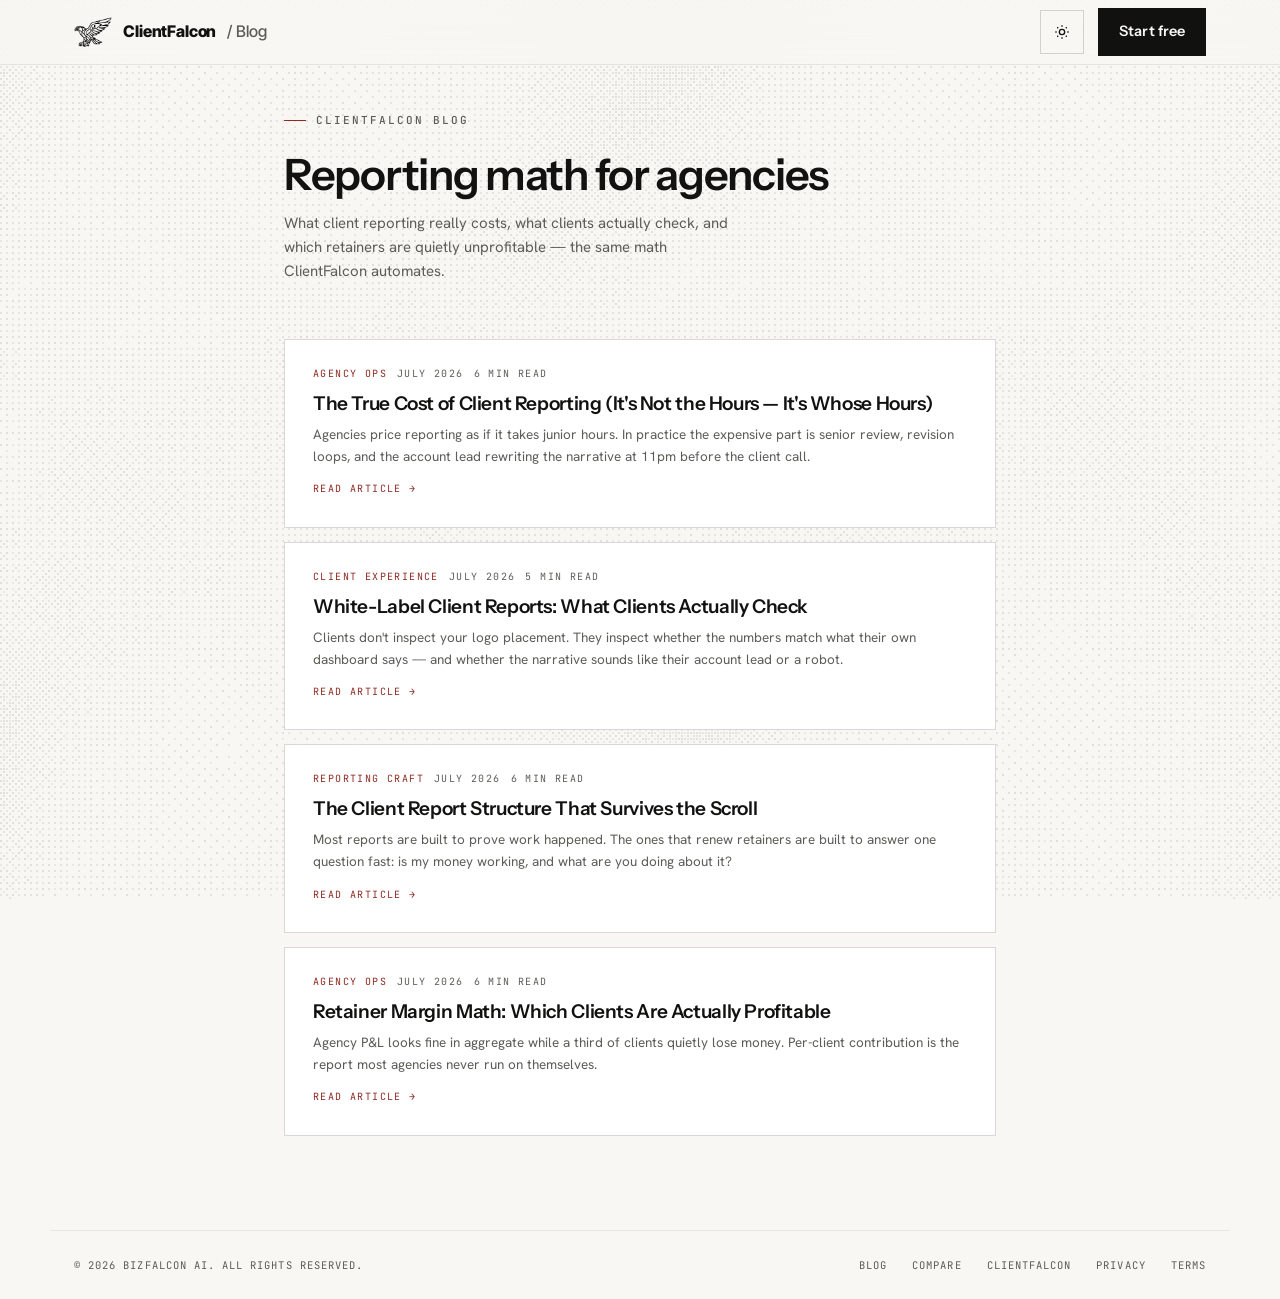
==== blog/index.html @ 101253ef "CF copy pass: bullets stop repeating their own plan-bill The plan cards were better built than expec" ====
<!doctype html>
<html lang="en">
<head>
<meta charset="utf-8">
<meta name="viewport" content="width=device-width,initial-scale=1">
<title>ClientFalcon Blog — Agency Reporting, Retainer Math, Client Experience</title>
<meta name="description" content="Guides on the true cost of client reporting, white-label trust, report structure, and per-client retainer margin — with the formulas.">
<meta name="robots" content="index,follow,max-image-preview:large,max-snippet:-1,max-video-preview:-1">
<!-- BF-SEO -->
<link rel="canonical" href="https://client.bizfalconai.com/blog/">
<meta property="og:type" content="website">
<meta property="og:site_name" content="ClientFalcon">
<meta property="og:locale" content="en_US">
<meta property="og:url" content="https://client.bizfalconai.com/blog/">
<meta property="og:title" content="ClientFalcon Blog — Agency Reporting, Retainer Math, Client Experience">
<meta property="og:description" content="Guides on the true cost of client reporting, white-label trust, report structure, and per-client retainer margin — with the formulas.">
<meta property="og:image" content="https://client.bizfalconai.com/og.png">
<meta property="og:image:width" content="1200">
<meta property="og:image:height" content="630">
<meta property="og:image:type" content="image/png">
<meta property="og:image:alt" content="ClientFalcon — client ad-performance audit and portfolio dashboard">
<meta name="twitter:card" content="summary_large_image">
<meta name="twitter:title" content="ClientFalcon Blog — Agency Reporting, Retainer Math, Client Experience">
<meta name="twitter:description" content="Guides on the true cost of client reporting, white-label trust, report structure, and per-client retainer margin — with the formulas.">
<meta name="twitter:image" content="https://client.bizfalconai.com/og.png">
<meta name="twitter:image:alt" content="ClientFalcon — client ad-performance audit and portfolio dashboard">
<!-- /BF-SEO -->
<link rel="icon" href="../favicon.ico">
<link rel="preconnect" href="https://fonts.googleapis.com">
<link rel="preconnect" href="https://fonts.gstatic.com" crossorigin>
<link href="https://fonts.googleapis.com/css2?family=Instrument+Sans:wght@500;600&family=Hanken+Grotesk:wght@400;700&family=Inter+Tight:wght@800&family=JetBrains+Mono:wght@400;500;700&display=swap" rel="stylesheet">
<link rel="stylesheet" href="../dusk.css?v=20260806j">
<link rel="stylesheet" href="./blog.css?v=20260806j">
<script>try{if(localStorage.getItem("bf-theme")!=="dark")document.documentElement.setAttribute("data-theme","light")}catch(e){document.documentElement.setAttribute("data-theme","light")}</script>
<!-- BF-LD -->
<script type="application/ld+json">
{
  "@context": "https://schema.org",
  "@graph": [
    {
      "@type": "Organization",
      "@id": "https://bizfalconai.com/#organization",
      "name": "BizFalcon AI",
      "url": "https://bizfalconai.com/",
      "email": "hello@bizfalconai.com",
      "logo": {
        "@type": "ImageObject",
        "url": "https://bizfalconai.com/falcon-bird-white.png",
        "width": 1190,
        "height": 933
      },
      "founder": {
        "@type": "Person",
        "name": "Siddharth Deepak"
      }
    },
    {
      "@type": "WebSite",
      "@id": "https://client.bizfalconai.com/#website",
      "url": "https://client.bizfalconai.com/",
      "name": "ClientFalcon",
      "inLanguage": "en-US",
      "publisher": {
        "@id": "https://bizfalconai.com/#organization"
      }
    },
    {
      "@type": "Blog",
      "@id": "https://client.bizfalconai.com/blog/#blog",
      "url": "https://client.bizfalconai.com/blog/",
      "name": "ClientFalcon Blog",
      "description": "Guides on the true cost of client reporting, white-label trust, report structure, and per-client retainer margin — with the formulas.",
      "inLanguage": "en-US",
      "publisher": {
        "@id": "https://bizfalconai.com/#organization"
      }
    },
    {
      "@type": "BreadcrumbList",
      "itemListElement": [
        {
          "@type": "ListItem",
          "position": 1,
          "name": "Home",
          "item": "https://client.bizfalconai.com/"
        },
        {
          "@type": "ListItem",
          "position": 2,
          "name": "Blog",
          "item": "https://client.bizfalconai.com/blog/"
        }
      ]
    }
  ]
}
</script>
<!-- /BF-LD -->
</head>
<body>
<header class="nav">
  <div class="nav-in">
    <a class="brand" href="../" aria-label="ClientFalcon home">
      <img src="../falcon-bird-white-sm.webp" alt="" width="440" height="345">
      ClientFalcon <span class="sub">/ Blog</span>
    </a>
    <div class="nav-right">
      <button class="theme-btn" id="themeToggle" aria-label="Toggle light and dark theme">
        <svg class="icon-sun" viewBox="0 0 24 24" fill="none" stroke="currentColor" stroke-width="2" aria-hidden="true"><circle cx="12" cy="12" r="4"/><path d="M12 2v2M12 20v2M4.9 4.9l1.4 1.4M17.7 17.7l1.4 1.4M2 12h2M20 12h2M4.9 19.1l1.4-1.4M17.7 6.3l1.4-1.4"/></svg>
        <svg class="icon-moon" viewBox="0 0 24 24" fill="none" stroke="currentColor" stroke-width="2" aria-hidden="true"><path d="M21 12.8A9 9 0 1 1 11.2 3a7 7 0 0 0 9.8 9.8z"/></svg>
      </button>
      <a class="btn btn--primary" href="/auth?mode=signup">Start free</a>
    </div>
  </div>
</header>

<main class="blog-wrap">
  <div class="blog-head">
    <div class="eyebrow">ClientFalcon blog</div>
    <h1>Reporting math for agencies</h1>
    <p>What client reporting really costs, what clients actually check, and which retainers are quietly unprofitable — the same math ClientFalcon automates.</p>
  </div>
<a class="post-card" href="./true-cost-of-client-reporting.html">
  <div class="post-meta"><span class="cat">Agency ops</span><span>July 2026</span><span>6 min read</span></div>
  <h2>The True Cost of Client Reporting (It&#x27;s Not the Hours — It&#x27;s Whose Hours)</h2>
  <p>Agencies price reporting as if it takes junior hours. In practice the expensive part is senior review, revision loops, and the account lead rewriting the narrative at 11pm before the client call.</p>
  <span class="go">Read article →</span>
</a>
<a class="post-card" href="./white-label-client-reports.html">
  <div class="post-meta"><span class="cat">Client experience</span><span>July 2026</span><span>5 min read</span></div>
  <h2>White-Label Client Reports: What Clients Actually Check</h2>
  <p>Clients don&#x27;t inspect your logo placement. They inspect whether the numbers match what their own dashboard says — and whether the narrative sounds like their account lead or a robot.</p>
  <span class="go">Read article →</span>
</a>
<a class="post-card" href="./client-report-template-structure.html">
  <div class="post-meta"><span class="cat">Reporting craft</span><span>July 2026</span><span>6 min read</span></div>
  <h2>The Client Report Structure That Survives the Scroll</h2>
  <p>Most reports are built to prove work happened. The ones that renew retainers are built to answer one question fast: is my money working, and what are you doing about it?</p>
  <span class="go">Read article →</span>
</a>
<a class="post-card" href="./retainer-margin-math.html">
  <div class="post-meta"><span class="cat">Agency ops</span><span>July 2026</span><span>6 min read</span></div>
  <h2>Retainer Margin Math: Which Clients Are Actually Profitable</h2>
  <p>Agency P&amp;L looks fine in aggregate while a third of clients quietly lose money. Per-client contribution is the report most agencies never run on themselves.</p>
  <span class="go">Read article →</span>
</a>
</main>
<footer class="blog-foot">
  <p>&copy; 2026 BizFalcon AI. All rights reserved.</p>
  <div>
    <a href="./">Blog</a>
    <a href="../compare.html">Compare</a>
    <a href="../">ClientFalcon</a>
    <a href="../privacy.html">Privacy</a>
    <a href="../terms.html">Terms</a>
  </div>
</footer>
<script>
(function(){var b=document.getElementById("themeToggle");if(!b)return;b.addEventListener("click",function(){var r=document.documentElement,l=r.getAttribute("data-theme")==="light";if(l)r.removeAttribute("data-theme");else r.setAttribute("data-theme","light");try{localStorage.setItem("bf-theme",l?"dark":"light")}catch(e){}});})();
</script>
</body>
</html>
---- dusk.css ----
/* ============================================================
   DUSK INSTRUMENT — shared rebrand tokens + components
   BizFalcon AI · near-black / near-white · oxblood signal
   Copied verbatim into: company-site, talon/frontend/public,
   talonomic, talonmark. Edit once, re-copy everywhere.
   ============================================================ */
:root{
  --bg:#0A0A0B;
  --bg2:#0F0F11;
  --fg:#EDECE8;
  --mut:#8F8F89;
  --line:rgba(237,236,232,.14);
  --line-soft:rgba(237,236,232,.07);
  --signal:#B0453B;
  --signal-ink:#FFFFFF;
  --card:#0D0D0F;
  --grain:.055;
  --dot:rgba(237,236,232,.16);
  /* ledger money-roles — brand(signal) ≠ loss ≠ gain. Never reuse across roles. */
  --loss:#C56A5B;
  --gain:#5FA382;
  color-scheme:dark;
}
[data-theme="light"]{
  --bg:#F8F7F3;
  --bg2:#F2F2EF;
  --fg:#111110;
  --mut:#5C5C57;
  --line:rgba(17,17,16,.16);
  --line-soft:rgba(17,17,16,.08);
  --signal:#8E2A22;
  --signal-ink:#FFFFFF;
  --card:#FFFFFF;
  --grain:.04;
  --dot:rgba(17,17,16,.18);
  --loss:#A8453A;
  --gain:#2F6B4F;
  color-scheme:light;
}

/* ============ BASE ============ */
*{margin:0;padding:0;box-sizing:border-box}
html{scroll-behavior:smooth}
body{
  background:var(--bg);color:var(--fg);
  font-family:"Hanken Grotesk",system-ui,sans-serif;
  font-size:17px;line-height:1.6;-webkit-font-smoothing:antialiased;
  overflow-x:hidden;transition:background .35s ease,color .35s ease;
}
body::after{
  content:"";position:fixed;inset:0;z-index:90;pointer-events:none;opacity:var(--grain);
  background-image:url('data:image/svg+xml;utf8,<svg xmlns="http://www.w3.org/2000/svg" width="300" height="300"><filter id="n"><feTurbulence type="fractalNoise" baseFrequency="0.9" numOctaves="2" stitchTiles="stitch"/></filter><rect width="300" height="300" filter="url(%23n)"/></svg>');
  background-size:300px 300px;mix-blend-mode:overlay;
}
::selection{background:var(--fg);color:var(--bg)}
a{color:inherit;text-decoration:none}
button{font:inherit;color:inherit;background:none;border:none;cursor:pointer}
:focus-visible{outline:2px solid var(--signal);outline-offset:3px}
h1,h2,h3{font-family:"Instrument Sans","Hanken Grotesk",sans-serif;font-weight:600;letter-spacing:-.03em;line-height:1.05}
.mono{font-family:"JetBrains Mono",monospace}
.wrap{width:100%;max-width:1180px;margin:0 auto;padding:0 24px;min-width:0}
section{padding:88px 0;border-top:1px solid var(--line-soft);position:relative}
.dotbg{background-image:radial-gradient(var(--dot) 1px,transparent 1px);background-size:26px 26px}

.eyebrow{
  font-family:"JetBrains Mono",monospace;font-size:11px;font-weight:500;
  letter-spacing:.18em;text-transform:uppercase;color:var(--mut);
  display:flex;align-items:center;gap:10px;margin-bottom:22px;
}
.eyebrow::before{content:"";display:block;width:22px;height:1px;background:var(--signal)}
.chip{
  display:inline-flex;align-items:center;gap:8px;
  font-family:"JetBrains Mono",monospace;font-size:10px;font-weight:500;
  letter-spacing:.14em;text-transform:uppercase;
  background:transparent;color:var(--fg);border:1px solid var(--line);padding:5px 10px;
}
.chip .pulse{width:6px;height:6px;border-radius:50%;background:var(--signal);animation:pulse 1.6s ease-in-out infinite}
@keyframes pulse{0%,100%{opacity:1}50%{opacity:.25}}
.chip--ghost{color:var(--signal)}

.btn{
  display:inline-flex;align-items:center;gap:10px;
  font-family:"JetBrains Mono",monospace;font-size:12px;font-weight:500;
  letter-spacing:.12em;text-transform:uppercase;
  padding:15px 26px;min-height:44px;cursor:pointer;
  /* Transparent border so every variant reserves the same 2px. .btn--ghost adds a
     1px border and .btn--primary had none, so a ghost sat 47.2px tall beside a 45.2px
     primary in the same row. box-sizing:border-box does not help: it only governs
     boxes with an explicit height, and these are auto. .btn--ghost still wins on
     border-color further down, same specificity, later in the file. */
  border:1px solid transparent;
  transition:background .2s ease,color .2s ease,border-color .2s ease;
}
.btn--primary{background:var(--fg);color:var(--bg)}
.btn--primary:hover{background:var(--signal);color:#fff}
.btn--ghost{border:1px solid var(--line);color:var(--fg)}
.btn--ghost:hover{border-color:var(--signal);color:var(--signal)}

.rv{opacity:0;transform:translateY(26px);transition:opacity .7s ease,transform .7s ease}
.rv.on{opacity:1;transform:none}
.rv.d1{transition-delay:.1s}.rv.d2{transition-delay:.2s}.rv.d3{transition-delay:.3s}

/* ============ NAV ============ */
.nav{
  position:fixed;top:0;left:0;right:0;z-index:100;
  border-bottom:1px solid var(--line-soft);
  background:color-mix(in srgb,var(--bg) 82%,transparent);
  backdrop-filter:blur(14px);-webkit-backdrop-filter:blur(14px);
}
.nav-in{max-width:1180px;margin:0 auto;padding:0 24px;height:64px;display:flex;align-items:center;gap:32px}
.brand{display:flex;align-items:center;gap:11px;font-family:"Inter Tight","Helvetica Neue",Arial,sans-serif;font-size:16px;font-weight:800;letter-spacing:-.01em}
.brand img{height:30px;width:auto;display:block}
[data-theme="light"] .brand img{filter:invert(1)}
/* text-transform:none is a GUARD, not styling. The nav sub-labels were ALL-CAPS
   as literal strings in content, not via CSS, so there was no single rule to flip
   and no rule stopping a future session from adding one. The labels are now title
   case at every call site; this keeps CSS from re-uppercasing them behind that. */
.brand .sub{color:var(--mut);font-weight:500;text-transform:none}
.nav-links{display:flex;gap:28px;margin-left:12px}
.nav-links a{
  font-family:"JetBrains Mono",monospace;font-size:11px;letter-spacing:.14em;
  text-transform:uppercase;color:var(--mut);transition:color .2s ease;
}
.nav-links a:hover{color:var(--signal)}
.nav-right{margin-left:auto;display:flex;align-items:center;gap:14px}
.theme-btn{
  width:44px;height:44px;display:flex;align-items:center;justify-content:center;
  border:1px solid var(--line);transition:border-color .2s ease,color .2s ease;
}
.theme-btn:hover{border-color:var(--signal);color:var(--signal)}
.theme-btn svg{width:16px;height:16px}
[data-theme="light"] .icon-moon{display:none}
:root:not([data-theme="light"]) .icon-sun{display:none}
.nav .btn{padding:11px 20px}

/* ============ HERO ============ */
.hero{min-height:100svh;padding:0;border-top:none;display:flex;flex-direction:column;justify-content:center;overflow:hidden}
.hero-canvas{position:absolute;left:0;right:0;bottom:0;height:82%;width:100%;display:block;pointer-events:none}
.hero-in{position:relative;z-index:2;padding-top:140px;padding-bottom:80px}
.hero h1{font-size:clamp(2.6rem,6.4vw,4.8rem);max-width:16ch}
.hero-sub{max-width:52ch;color:var(--mut);font-size:18px;margin:28px 0 34px}
.hero-sub strong{color:var(--fg);font-weight:600}
/* capped like .hero-sub above. Uncapped, a three-button row ran ~820px into
   the falcon's airspace on company-site; the cap also gives the art's
   right-edge measurement a stable bound to clear. */
.hero-ctas{display:flex;gap:14px;flex-wrap:wrap;max-width:56ch}
.hero-chip{margin-bottom:30px;display:inline-flex}
.trust{
  margin-top:26px;font-family:"JetBrains Mono",monospace;font-size:10.5px;
  letter-spacing:.14em;text-transform:uppercase;color:var(--mut);
  display:flex;gap:22px;flex-wrap:wrap;
}
.trust b{color:var(--fg);font-weight:500}

/* product shot / demo window */
.shot{
  border:1px solid var(--line);background:var(--bg);
  font-family:"JetBrains Mono",monospace;font-size:12.5px;line-height:1.75;
}
.shot-bar{display:flex;align-items:center;gap:8px;padding:11px 16px;border-bottom:1px solid var(--line-soft);color:var(--mut);font-size:10px;letter-spacing:.14em;text-transform:uppercase}
.shot-bar .dots{display:flex;gap:5px}
.shot-bar .dots i{width:8px;height:8px;border-radius:50%;background:var(--line);display:block}
.shot-bar .dots i:first-child{background:var(--signal)}
.shot-body{padding:20px 22px;min-height:250px}
.shot-foot{padding:12px 22px;border-top:1px solid var(--line-soft);font-size:10px;letter-spacing:.14em;text-transform:uppercase;color:var(--mut);display:flex;justify-content:space-between;gap:12px;flex-wrap:wrap}
.shot-foot a{color:var(--signal)}
.demo-q{color:var(--fg);margin-bottom:14px}
.demo-q::before{content:"you ▸ ";color:var(--signal)}
.demo-code{color:var(--mut);white-space:pre-wrap;margin-bottom:16px;min-height:96px}
.caret{display:inline-block;width:7px;height:14px;background:var(--signal);vertical-align:-2px;animation:blink 1s steps(1) infinite}
@keyframes blink{50%{opacity:0}}
.demo-tiles{display:grid;grid-template-columns:repeat(3,1fr);gap:10px;opacity:0;transition:opacity .5s ease}
.demo-tiles.show{opacity:1}
.tile{border:1px solid var(--line-soft);padding:12px 13px}
.tile b{display:block;font-size:19px;font-weight:700;color:var(--fg);font-family:"JetBrains Mono",monospace}
.tile.neg b{color:var(--signal)}
.tile s{display:block;text-decoration:none;font-size:9px;letter-spacing:.13em;color:var(--mut);text-transform:uppercase;margin-top:5px}

/* ============ SECTION HEADERS ============ */
.sec-head{margin-bottom:44px;max-width:640px}
.sec-head h2{font-size:clamp(2rem,4.4vw,3.1rem);margin-bottom:18px}
.sec-head p{color:var(--mut)}
.sec-row{display:flex;justify-content:space-between;align-items:flex-end;gap:40px}
.art{display:block}
.art--sphere{width:190px;height:190px;flex:none;margin-bottom:44px}
/* 105px nudge dropped -- see talonomic/dusk.css for the measurement. */
@media(max-width:920px){.art--sphere{display:none}}

/* ============ BENTO ============ */
.bento{display:grid;grid-template-columns:repeat(3,1fr);gap:18px}
.bento .cell{
  border:1px solid var(--line);background:var(--card);padding:28px;
  transition:border-color .25s ease;
  min-width:0; /* grid items default min-width:auto — nowrap p-tabs content forced 375px pages to 407px */
  /* The grid stretches cells to the tallest in the row (align-items defaults to
     normal/stretch), so a short card paired with a tall one grew a void under its
     content rather than under the row. Measured on profit.: "B2 / RETENTION" (the LTV
     chart) was stretched to 528px against the 528px screener beside it while holding
     only ~333px of content -- 195px of dead space, with 103px on "B5 / TRUST".
     Becoming a flex column lets the card's own visual take up the slack (see the
     margin-top:auto below) instead of leaving it at the bottom. Equal-height rows are
     kept deliberately -- ragged card bottoms read as a bug, not a choice. */
  display:flex;flex-direction:column;
}
/* The card's figure absorbs the stretch. `auto` and not `flex:1` because these
   visuals have fixed aspect ratios -- growing them distorts the chart, whereas
   pushing them to the baseline just closes the gap. */
.cell > .scm{margin-top:auto}
.bento .cell > p{margin-bottom:16px}
.bento .cell:hover{border-color:var(--fg)}
.bento .cell.wide{grid-column:span 2}
.bento h3{font-size:19px;margin-bottom:10px}
.bento p{color:var(--mut);font-size:15px}
.cell-idx{font-family:"JetBrains Mono",monospace;font-size:10px;letter-spacing:.16em;color:var(--mut);display:block;margin-bottom:20px}
.cell .art--mini{width:100%;height:110px;margin-top:22px}

/* ============ STEPS ============ */
.steps{display:grid;grid-template-columns:repeat(3,1fr);gap:22px;counter-reset:step}
.step{border-top:1px solid var(--line);padding-top:26px;position:relative}
.step::before{
  counter-increment:step;content:"0" counter(step);
  font-family:"JetBrains Mono",monospace;font-size:11px;letter-spacing:.16em;color:var(--signal);
  display:block;margin-bottom:18px;
}
.step h3{font-size:20px;margin-bottom:12px}
.step p{color:var(--mut);font-size:15px}
.step code{font-family:"JetBrains Mono",monospace;font-size:12.5px;color:var(--fg);background:var(--bg2);padding:2px 7px;border:1px solid var(--line-soft)}

/* ============ INTERACTIVE DEMO ============ */
.demo-tabs{display:flex;gap:10px;flex-wrap:wrap;margin-bottom:26px}
.demo-tab{
  font-family:"JetBrains Mono",monospace;font-size:11px;letter-spacing:.12em;text-transform:uppercase;
  padding:11px 16px;border:1px solid var(--line);color:var(--mut);cursor:pointer;
  transition:color .2s ease,border-color .2s ease;
}
.demo-tab:hover{border-color:var(--fg);color:var(--fg)}
.demo-tab.on{border-color:var(--signal);color:var(--fg)}
.demo-tab.on::before{content:"● ";color:var(--signal)}

/* chat window (hero) */
.chat-msg{color:var(--mut);margin-bottom:14px}
.chat-msg b{color:var(--fg);font-weight:500}
.chat-msg::before{content:"talon ▸ ";color:var(--signal)}
.chat-input{
  display:flex;align-items:center;gap:10px;border:1px solid var(--line);
  padding:13px 16px;color:var(--mut);margin-top:18px;font-size:12.5px;
}
.chat-input .send{
  margin-left:auto;width:28px;height:28px;border:1px solid var(--line);flex:none;
  display:flex;align-items:center;justify-content:center;color:var(--signal);
  transition:border-color .2s ease;
}
.chat-input:hover .send{border-color:var(--signal)}
.quick{display:flex;gap:8px;flex-wrap:wrap;margin-top:14px}
.quick button{
  font-family:"JetBrains Mono",monospace;font-size:10px;letter-spacing:.1em;text-transform:uppercase;
  padding:8px 12px;border:1px solid var(--line-soft);color:var(--mut);cursor:pointer;
  transition:color .2s ease,border-color .2s ease;
}
.quick button:hover{color:var(--signal);border-color:var(--signal)}

/* demo scene caption + progress */
.demo-cap{
  display:flex;justify-content:space-between;gap:14px;flex-wrap:wrap;
  font-family:"JetBrains Mono",monospace;font-size:10px;letter-spacing:.14em;
  text-transform:uppercase;color:var(--mut);margin-top:14px;
}
.demo-cap b{color:var(--fg);font-weight:500}
.demo-prog{height:2px;background:var(--line-soft);margin-top:10px;overflow:hidden}
.demo-prog i{display:block;height:100%;width:0;background:var(--signal)}
.demo-prog i.run{width:100%;transition:width linear}

/* mini product visuals */
.spark{width:100%;height:64px;margin-top:20px;display:block}
.spark path{fill:none;stroke:var(--fg);stroke-width:1.5}
.spark .fill{fill:var(--fg);opacity:.06;stroke:none}
.spark .flag{fill:var(--signal);stroke:none}
.pdf-strip{display:flex;gap:8px;margin-top:20px}
.pdf-strip .pp{width:38px;height:50px;background:var(--fg);opacity:.85;padding:5px 4px;display:flex;flex-direction:column;gap:3px}
.pdf-strip .pp i{display:block;height:2px;background:color-mix(in srgb,var(--bg) 25%,transparent)}
.pdf-strip .pp i.hd{height:4px;width:60%;background:var(--signal)}

/* full-bleed still massif */
.obs{position:relative;margin-top:90px;height:380px;border-top:1px solid var(--line-soft);border-bottom:1px solid var(--line-soft);overflow:hidden}
.obs canvas{width:100%;height:100%}
.obs-label{position:absolute;font-family:"JetBrains Mono",monospace;font-size:9.5px;line-height:1.9;letter-spacing:.1em;text-transform:uppercase;color:var(--mut)}
.obs-label b{color:var(--fg);font-weight:500}
.obs-label .sig{color:var(--signal)}
.obs-label--tl{top:18px;left:18px}
.obs-label--tr{top:18px;right:18px;text-align:right}
.obs-label--br{bottom:14px;right:18px;text-align:right;font-size:15px;color:var(--fg)}
.obs-label--bl{bottom:14px;left:18px}
@media(max-width:700px){.obs{height:240px}.obs-label--tr,.obs-label--bl{display:none}}
.art--dome{width:100%;height:250px;margin-top:44px}

/* ============ PRICING ============ */
.plans{display:grid;grid-template-columns:repeat(auto-fit,minmax(230px,1fr));gap:18px;align-items:stretch}
/* Autopilot is an ADD-ON, not a fifth tier. auto-fit puts four cards across, so as a card it left
   three dead columns on row two. Spanning beats stretching: a stretched card reads as the biggest
   plan, which contradicts its own "Add-on" flag. Laid out horizontally so the row carries content
   across its width instead of one tall column beside empty space. No markup change -- .plan--addon
   was already on the element. */
/* Reverted: Autopilot is a normal card again. The dead columns beside it are filled by the
   flat-pricing comparison, which is content rather than stretched whitespace.
   2/-1, not span 3: .plans is auto-fit so the column count moves with the viewport --
   anchoring to the last line takes whatever remains instead of assuming four. */
.cmp--inplans{grid-column:2/-1;margin-top:0!important;align-self:start}
@media(max-width:900px){.cmp--inplans{grid-column:1/-1}}
.plan--addon .plan-name{flex:none}
.plan--addon ul{display:flex;flex-wrap:wrap;gap:8px 22px;flex:1 1 380px;margin:0}
.plan--addon ul li{border:0;padding:0}
.plan--addon .btn{margin-left:auto;flex:none}
@media(max-width:860px){.plan--addon{display:block}.plan--addon ul{display:block}.plan--addon .btn{margin-left:0}}
.plan{border:1px solid var(--line);background:var(--card);padding:30px 26px;display:flex;flex-direction:column;position:relative;transition:border-color .25s ease}
.plan:hover{border-color:var(--fg)}
.plan.hot{border-color:var(--fg)}
.plan--addon{border-style:dashed;background:color-mix(in srgb,var(--signal) 3%,var(--card))}
.plan-flag--addon{background:var(--bg2);color:var(--signal);border:1px solid color-mix(in srgb,var(--signal) 40%,transparent)}
.plan-flag{
  position:absolute;top:-1px;right:-1px;
  font-family:"JetBrains Mono",monospace;font-size:9px;letter-spacing:.14em;text-transform:uppercase;
  background:var(--fg);color:var(--bg);padding:4px 9px;
}
.plan-name{font-family:"JetBrains Mono",monospace;font-size:11px;letter-spacing:.16em;text-transform:uppercase;color:var(--mut);margin-bottom:16px}
.plan-price{font-family:"Instrument Sans","Hanken Grotesk",sans-serif;font-size:38px;font-weight:600;letter-spacing:-.02em}
.plan-price .per{font-size:14px;color:var(--mut);font-weight:400;letter-spacing:0}
.plan-bill{font-family:"JetBrains Mono",monospace;font-size:10px;letter-spacing:.1em;text-transform:uppercase;color:var(--mut);margin:8px 0 22px;min-height:14px}
.plan ul{list-style:none;margin-bottom:26px;flex:1}
.plan li{font-size:14.5px;color:var(--mut);padding:6px 0;border-top:1px solid var(--line-soft)}
.plan li b{color:var(--fg);font-weight:500}
.plan .btn{justify-content:center}

/* agentic add-on band — sits below the tier grid, not folded into a tier */
.ap-band{
  margin-top:20px;display:grid;grid-template-columns:1.4fr 1fr;gap:32px;align-items:center;
  border:1px solid var(--fg);background:var(--card);padding:32px 34px;
}
.ap-band .apt{
  display:inline-flex;align-items:center;gap:8px;font-family:"JetBrains Mono",monospace;
  font-size:10px;font-weight:500;letter-spacing:.16em;text-transform:uppercase;color:var(--signal);margin-bottom:12px;
}
.ap-band h3{font-size:22px;margin-bottom:10px}
.ap-band p{color:var(--mut);font-size:14.5px;max-width:56ch}
.ap-band .apr{text-align:center}
.ap-band .apprice{font-family:"Instrument Sans","Hanken Grotesk",sans-serif;font-size:34px;font-weight:600;letter-spacing:-.02em}
.ap-band .apprice span{font-size:14px;color:var(--mut);font-weight:400}
.ap-band .apnote{font-family:"JetBrains Mono",monospace;font-size:9.5px;letter-spacing:.1em;text-transform:uppercase;color:var(--mut);margin:8px 0 16px}
.ap-band .btn{width:100%;justify-content:center}
@media(max-width:760px){.ap-band{grid-template-columns:1fr;text-align:center}.ap-band p{margin-inline:auto}}

/* ============ FAQ ============ */
.faq{max-width:none}
.faq details{border-top:1px solid var(--line)}
.faq details:last-child{border-bottom:1px solid var(--line)}
.faq summary{
  cursor:pointer;list-style:none;display:flex;justify-content:space-between;align-items:center;gap:16px;
  padding:22px 4px;font-family:"Instrument Sans","Hanken Grotesk",sans-serif;font-weight:600;font-size:17px;letter-spacing:-.01em;
}
.faq summary::-webkit-details-marker{display:none}
.faq summary::after{content:"+";font-family:"JetBrains Mono",monospace;color:var(--mut);font-size:18px;flex:none}
.faq details[open] summary::after{content:"−";color:var(--signal)}
.faq .a{padding:0 4px 24px;color:var(--mut);font-size:15.5px;max-width:74ch}

/* ============ CTA / FOOTER ============ */
.cta-sec{text-align:center}
.cta-sec h2{font-size:clamp(2.2rem,5vw,3.4rem);margin-bottom:20px}
.cta-sec p{color:var(--mut);margin-bottom:38px}
.cta-sec .eyebrow{justify-content:center}
.foot-in{display:flex;justify-content:space-between;align-items:center;gap:20px;flex-wrap:wrap}
.foot-in,.foot-links a{font-family:"JetBrains Mono",monospace;font-size:10.5px;letter-spacing:.14em;text-transform:uppercase;color:var(--mut)}
.foot-links{display:flex;gap:26px;flex-wrap:wrap}
.foot-links a:hover{color:var(--signal)}

/* ============ RESPONSIVE ============ */
@media(max-width:920px){
  .bento{grid-template-columns:1fr}
  .bento .cell.wide{grid-column:auto}
  .steps{grid-template-columns:1fr}
  .nav-links{display:none}
  section{padding:68px 0}
  .demo-tiles{grid-template-columns:1fr 1fr}
  .hero-grid{grid-template-columns:1fr!important}
}
@media(max-width:480px){
  body{font-size:16px}
  .hero-in{padding-top:110px}
  .nav-in{gap:14px;padding:0 16px}
  .nav .btn{white-space:nowrap;padding:9px 13px;font-size:10.5px;letter-spacing:.08em}
  .brand{letter-spacing:-.01em;font-size:14px}
  .brand .sub{display:none}
}

/* ============ REDUCED MOTION ============ */
@media(prefers-reduced-motion:reduce){
  html{scroll-behavior:auto}
  .rv{opacity:1;transform:none;transition:none}
  .chip .pulse,.caret{animation:none}
  *{transition-duration:.01ms!important}
}

/* ============ DEMO INSIGHT LINE ============ */
.demo-ins{display:flex;gap:9px;align-items:flex-start;margin-top:14px;font-family:"Hanken Grotesk",system-ui,sans-serif;font-size:13.5px;color:var(--mut);opacity:0;transition:opacity .5s ease}
.demo-ins.show{opacity:1}
.demo-ins b{color:var(--fg);font-weight:600}
.demo-ins::before{content:"◆";color:var(--signal);font-size:9px;margin-top:4px;flex:none}

/* ============ REAL-PRODUCT REPLICA ============ */
.replica{display:grid;grid-template-columns:230px 1fr;border:1px solid var(--line);background:var(--bg);font-family:"JetBrains Mono",monospace}
.replica-side{border-right:1px solid var(--line-soft);padding:16px 14px;display:flex;flex-direction:column;gap:2px;font-size:10.5px;letter-spacing:.08em;text-transform:uppercase;color:var(--mut)}
.replica-side .rs-new{border:1px solid var(--fg);color:var(--fg);padding:9px 10px;margin-bottom:12px;text-align:center}
.replica-side span{padding:7px 8px}
.replica-side span.on{color:var(--fg);background:var(--bg2)}
.replica-side .rs-meta{margin-top:auto;padding-top:14px;border-top:1px solid var(--line-soft);font-size:9px;line-height:2}
.replica-side .rs-meta b{color:var(--fg);font-weight:500}
.replica-main{padding:36px 30px}
.replica-h{font-family:"Instrument Sans","Hanken Grotesk",sans-serif;font-size:clamp(19px,2.6vw,26px);font-weight:600;letter-spacing:-.02em;color:var(--fg);margin-bottom:6px;text-align:center}
.replica-sub{text-align:center;font-size:10.5px;letter-spacing:.1em;text-transform:uppercase;color:var(--mut);margin-bottom:22px}
.replica-box{border:1px solid var(--line);background:var(--card)}
.replica-box .rb-in{display:flex;justify-content:space-between;align-items:center;gap:12px;padding:14px 16px;color:var(--mut);font-size:12.5px;border-bottom:1px solid var(--line-soft);font-family:"Hanken Grotesk",system-ui,sans-serif}
.replica-box .rb-in b{color:var(--bg);background:var(--fg);padding:7px 13px;font-size:10px;letter-spacing:.1em;font-family:"JetBrains Mono",monospace;text-transform:uppercase}
.replica-box .rb-row{display:flex;gap:16px;flex-wrap:wrap;padding:11px 16px;border-bottom:1px solid var(--line-soft);font-size:9.5px;letter-spacing:.1em;text-transform:uppercase;color:var(--mut)}
.replica-box .rb-row .hot{color:var(--fg)}
.replica-starters{display:grid;grid-template-columns:1fr 1fr;gap:2px 20px;padding:12px 16px}
.replica-starters span{font-family:"Hanken Grotesk",system-ui,sans-serif;font-size:13px;color:var(--mut);padding:6px 0}
.replica-starters span::before{content:"→ ";color:var(--signal)}
@media(max-width:920px){.replica{grid-template-columns:1fr}.replica-side{display:none}.replica-main{padding:24px 16px}}

/* dropzone replica */
.replica-drop{border:1px dashed var(--line);padding:44px 20px;text-align:center;color:var(--mut);font-family:"Hanken Grotesk",system-ui,sans-serif;font-size:13px}
.replica-drop b{display:block;font-family:"Instrument Sans","Hanken Grotesk",sans-serif;font-size:17px;color:var(--fg);letter-spacing:-.01em;margin-bottom:6px}
.replica-chips{display:flex;gap:8px;justify-content:center;flex-wrap:wrap;padding:14px}
.replica-chips span{border:1px solid var(--line);padding:8px 12px;font-size:10px;letter-spacing:.1em;text-transform:uppercase;color:var(--mut)}
.replica-cols{padding:0 16px 16px;text-align:center;font-size:10px;color:var(--mut);letter-spacing:.06em}
.replica-cols code{color:var(--fg)}

/* form replica */
.replica-form{display:grid;grid-template-columns:1fr 1.1fr}
.replica-form .rf-l{padding:22px;border-right:1px solid var(--line-soft);display:flex;flex-direction:column;gap:10px}
.rf-field{font-size:9.5px;letter-spacing:.12em;text-transform:uppercase;color:var(--mut)}
.rf-field i{display:block;font-style:normal;border:1px solid var(--line);color:var(--fg);font-size:12.5px;padding:9px 11px;margin-top:5px;font-family:"Hanken Grotesk",system-ui,sans-serif}
.replica-form .rf-r{display:flex;flex-direction:column;align-items:center;justify-content:center;color:var(--mut);font-size:12.5px;gap:10px;padding:22px;font-family:"Hanken Grotesk",system-ui,sans-serif}
.rf-r .pp-big{width:120px;height:156px;background:var(--fg);padding:14px 12px;display:flex;flex-direction:column;gap:6px}
.rf-r .pp-big i{display:block;height:5px;background:color-mix(in srgb,var(--bg) 22%,transparent)}
.rf-r .pp-big i.hd{height:12px;width:60%;background:var(--signal)}
@media(max-width:700px){.replica-form{grid-template-columns:1fr}.replica-form .rf-l{border-right:none;border-bottom:1px solid var(--line-soft)}}

/* dithered falcon feature */
.art--falcon{width:min(440px,84vw);height:310px;margin:56px auto 0;display:block;opacity:.85}

/* app-style prompt box (talon hero) */
.promptbox{width:100%;max-width:560px;border:1px solid var(--line);background:var(--card);margin-top:4px;min-width:0}
.promptbox .pb-in{display:flex;gap:10px;padding:13px 15px;border-bottom:1px solid var(--line-soft);align-items:center}
.promptbox input{flex:1;background:transparent;border:0;outline:none;color:var(--fg);font-family:"Hanken Grotesk",system-ui,sans-serif;font-size:14px;min-width:0}
.promptbox input::placeholder{color:var(--mut)}
.promptbox .pb-go{background:var(--fg);color:var(--bg);font-family:"JetBrains Mono",monospace;font-size:10.5px;letter-spacing:.1em;text-transform:uppercase;padding:9px 14px;cursor:pointer;transition:background .2s ease,color .2s ease;flex:none}
.promptbox .pb-go:hover{background:var(--signal);color:#fff}
.promptbox .pb-tools{display:flex;gap:16px;padding:10px 15px;font-family:"JetBrains Mono",monospace;font-size:9.5px;letter-spacing:.1em;text-transform:uppercase;color:var(--mut);flex-wrap:wrap;border-bottom:1px solid var(--line-soft)}
.promptbox .pb-tools b{color:var(--fg);font-weight:500}
.promptbox .quick{padding:10px 15px 13px;margin-top:0}

/* replica starter-tab bar (mirrors the real prompt library) */
.replica-tabs{display:flex;gap:2px;padding:6px 12px 0;border-bottom:1px solid var(--line-soft);overflow-x:auto;scrollbar-width:none;max-width:100%;min-width:0}
.replica-tabs::-webkit-scrollbar{display:none}
.replica-tabs button,.replica-tabs span{font-family:"Hanken Grotesk",system-ui,sans-serif;font-size:12.5px;font-weight:600;color:var(--mut);background:none;border:0;border-bottom:2px solid transparent;padding:8px 10px 10px;cursor:pointer;white-space:nowrap;transition:color .15s ease,border-color .15s ease}
.replica-tabs button:hover{color:var(--fg)}
.replica-tabs button.on,.replica-tabs span.on{color:var(--fg);border-bottom-color:var(--signal)}

/* FAQ + in-frame falcon art: the live .faq-grid rule lives with .art--faqfield
   below (a duplicate declared here was always overridden by it). */



/* small greeting above the hero prompt box (chat-app register) */
.pb-greet{font-family:"Instrument Sans","Hanken Grotesk",sans-serif;font-weight:600;font-size:19px;letter-spacing:-.015em;color:var(--fg);margin:26px 0 12px}

/* accent serif + halftone atmosphere (DUSK 2.5) */
.accent-serif{font-family:"Instrument Serif",Georgia,serif;font-style:italic;font-weight:400;letter-spacing:-0.01em;color:#B0453B}
[data-theme="light"] .accent-serif{color:#8E2A22}
body{background:url(textures/halftone-bone.webp) repeat fixed 0 0/720px 720px,var(--bg)}
[data-theme="light"] body{background:url(textures/halftone-ink.webp) repeat fixed 0 0/720px 720px,var(--bg)}

/* Design-system footer */
.footer{border-top:1px solid var(--line-soft);padding:64px 0 36px}
.foot-grid{display:grid;grid-template-columns:2fr 1fr 1fr 1fr;gap:36px;margin-bottom:48px}
@media(max-width:920px){.foot-grid{grid-template-columns:1fr 1fr;gap:28px}}
.foot-brand .foot-logo{display:flex;align-items:center;gap:9px;font-family:"Inter Tight","Helvetica Neue",Arial,sans-serif;font-weight:800;font-size:15px;letter-spacing:-.01em;color:var(--fg)}
.foot-brand .foot-logo span{color:var(--mut);font-size:10.5px}
.foot-brand p{margin-top:14px;max-width:30ch;font-size:13.5px;line-height:1.6;color:var(--mut)}
.foot-col{display:flex;flex-direction:column;gap:10px}
.foot-col h4{font-family:"JetBrains Mono",monospace;font-size:10px;letter-spacing:.16em;text-transform:uppercase;color:var(--mut);margin:0 0 4px;font-weight:500}
.foot-col a{font-size:13.5px;color:var(--fg);opacity:.78;text-decoration:none}
.foot-col a:hover{opacity:1;color:var(--signal)}
.foot-base{border-top:1px solid var(--line-soft);padding-top:22px;display:flex;justify-content:space-between;gap:14px;flex-wrap:wrap;font-size:12.5px;color:var(--mut)}
.foot-sig{font-family:"JetBrains Mono",monospace;font-size:10px;letter-spacing:.16em;color:var(--mut)}
/* Art edge fades — full transparency at every border */
.art--inline,.art--sphere,.art--faqfield,.art--dome{
  -webkit-mask-image:linear-gradient(90deg,transparent,#000 22%,#000 78%,transparent),linear-gradient(transparent,#000 14%,#000 86%,transparent);
  -webkit-mask-composite:source-in;
  mask-image:linear-gradient(90deg,transparent,#000 22%,#000 78%,transparent),linear-gradient(transparent,#000 14%,#000 86%,transparent);
  mask-composite:intersect}

/* ── Editorial pass: Instrument Sans for interactive voice; mono reserved
   for true instrument labels (eyebrows, HUD bars, data readouts). ── */
.btn,.promptbox .pb-go{font-family:"Instrument Sans","Hanken Grotesk",sans-serif;
  text-transform:none;letter-spacing:.005em;font-size:14.5px;font-weight:600}
.promptbox .pb-go{padding:10px 18px}
.btn--primary:hover{background:var(--fg);color:var(--bg);box-shadow:inset 0 -2px 0 var(--signal)}
.promptbox .pb-go:hover{background:var(--fg);color:var(--bg);box-shadow:inset 0 -2px 0 var(--signal)}
.nav-links a{font-family:"Instrument Sans","Hanken Grotesk",sans-serif;
  text-transform:none;letter-spacing:.01em;font-size:13.5px;font-weight:500}
.demo-tab{font-family:"Instrument Sans","Hanken Grotesk",sans-serif;
  text-transform:none;letter-spacing:.005em;font-size:12.5px;font-weight:600}
.chip .pulse{border-radius:0;animation:none}
.shot-bar .dots{display:none}

/* Talon-parity: follow canvas + inline art */
.hero-canvas--follow{position:fixed;top:0;left:0;bottom:auto;width:100%;height:100vh;z-index:-1}
.art--inline{width:400px;height:230px;flex:none;margin-bottom:26px;opacity:.9}
@media(max-width:920px){.sec-row .art--inline{display:none}}
/* The head sits in .sec-row now, beside the section description, instead of in a
   .feed-duo row underneath it — which is where the dead space above it came from.
   .sec-row is align-items:flex-end and other arts rely on that (.art--sphere is
   positioned by a bottom margin against it), so this scopes to the bust rather
   than changing the row for every art. */
.sec-row .art--bust{align-self:flex-start;margin-top:58px}
/* 22 -> 58. transform-origin is 100% 100%, so scale(1.22) on the 340px canvas grows it
   74.8px UPWARD and layout never sees it -- measured, the head's visual top sat 53px above
   its own row and only 32px below the section edge, towering 79px over the heading beside
   it. 36px more margin drops it to 68px of air and a 43px lead on the heading. The canvas
   and its scale are untouched: shrinking them would change dotwork density, which is the
   render. The max-width:1024px block overrides this for the stacked layout. */
/* .sec-row is align-items:flex-end for every other art (.art--sphere is positioned by a
   bottom margin measured against it — that is why the checkmark's margin-bottom reads as a
   lift). The head is the tallest child of its row, so flex-end pushed the SHORTER .sec-head
   to the row's bottom and the head ended up 101px ABOVE the description instead of beside
   it. Scoped with :has() so only rows that actually hold a bust top-align. */
.sec-row:has(.art--bust){align-items:flex-start}
/* .calc was built full-width: a 2-col grid with a 44px top margin. In a feed-duo
   cell it stacks and drops the margin. */
.feed-duo .calc{margin-top:0;grid-template-columns:1fr}
/* company-site and the Talon landing have no estimator to pair with, so their
   feed spans the row instead of leaving an empty second column. */
.feed-duo > :only-child{grid-column:1/-1}
@media(max-width:920px){
  /* Every other .sec-row art is display:none here; the head is the brand mark, so
     the row wraps and the canvas shrinks instead of vanishing. */
  .sec-row{flex-wrap:wrap}
  .sec-row .art--bust{max-width:340px;height:260px;margin-inline:auto}
}

.art--faqfield{width:100%;max-width:340px;height:300px;margin:0;opacity:.9}
#pricing .art--inline{transform:translateY(-28px)}
/* Two columns of questions. The old second column held .art--faqfield, which
   has no renderer in dusk-art.js and was never placed in any page — so the FAQ
   was a 2-col grid with one empty column, i.e. the dead width at the page
   bottom. `.faq{display:contents}` promotes the <details> to grid items so each
   column flows independently and opening one only pushes its own column. */
.faq-grid{display:grid;grid-template-columns:1fr 1fr;gap:0 56px;align-items:start}
.faq{display:contents}
.faq details:nth-last-child(-n+2){border-bottom:1px solid var(--line)}
@media(max-width:920px){
  .faq-grid{grid-template-columns:1fr}
  .faq details:nth-last-child(-n+2){border-bottom:0}
  .faq details:last-child{border-bottom:1px solid var(--line)}
}

.art--eclipse{animation:eclipse-pulse 5.5s ease-in-out infinite}
@keyframes eclipse-pulse{0%,100%{opacity:.82}50%{opacity:1}}
@media(prefers-reduced-motion:reduce){.art--eclipse{animation:none}}

.shot-dark{display:block}.shot-light{display:none}
[data-theme="light"] .shot-dark{display:none}
[data-theme="light"] .shot-light{display:block}
/* ============================================================
   DUSK SHOWCASE — built-mockup fragment kit (no screenshots)
   Goliath-style gradient panels + floating UI fragments.
   Reads the DUSK tokens (--bg/--bg2/--card/--fg/--mut/--line/
   --signal) so it theme-switches with [data-theme] for free.
   ============================================================ */

/* Token safety net — identical values to dusk-instrument.css, so pages that
   don't inject the landing stylesheet (Talonomic/Talonmark app shell) still
   resolve the fragment tokens. Harmless duplicate where both load. */
:root{
  --bg:#0A0A0B;--bg2:#0F0F11;--fg:#EDECE8;--mut:#8F8F89;
  --line:rgba(237,236,232,.14);--line-soft:rgba(237,236,232,.07);
  --signal:#B0453B;--card:#0D0D0F;--dot:rgba(237,236,232,.16);
}
[data-theme="light"]{
  --bg:#F8F7F3;--bg2:#F2F2EF;--fg:#111110;--mut:#5C5C57;
  --line:rgba(17,17,16,.16);--line-soft:rgba(17,17,16,.08);
  --signal:#8E2A22;--card:#FFFFFF;--dot:rgba(17,17,16,.18);
}

/* ── Gradient stage the fragments float on ─────────────────── */
.sc-panel{
  position:relative;border:1px solid var(--line);border-radius:14px;overflow:hidden;
  padding:clamp(22px,3.4vw,40px);
  background:
    radial-gradient(120% 150% at 88% 118%, rgba(176,69,59,.17), transparent 62%),
    radial-gradient(90% 90% at -8% -12%, rgba(237,236,232,.045), transparent 55%),
    linear-gradient(158deg, var(--bg2), var(--bg) 68%);
}
[data-theme="light"] .sc-panel{
  background:
    radial-gradient(120% 150% at 88% 118%, rgba(142,42,34,.075), transparent 62%),
    linear-gradient(158deg, #FFFFFF, var(--bg) 72%);
}
/* faint dotted grid, same register as .dotbg but subtler */
.sc-panel::before{
  content:"";position:absolute;inset:0;pointer-events:none;
  background-image:radial-gradient(var(--dot) 1px,transparent 1px);
  background-size:26px 26px;opacity:.35;
}
.sc-panel > *{position:relative}

/* mono caption pinned to a panel corner (instrument label voice) */
.sc-tag{
  position:absolute;top:14px;right:16px;font-family:"JetBrains Mono",monospace;
  font-size:9.5px;letter-spacing:.16em;text-transform:uppercase;color:var(--mut);
}

/* ── Floating sub-card ──────────────────────────────────────── */
.sc-card{
  background:var(--card);border:1px solid var(--line);border-radius:10px;
  box-shadow:0 18px 40px -18px rgba(0,0,0,.55);
  padding:16px 18px;min-width:0;
}
[data-theme="light"] .sc-card{box-shadow:0 16px 36px -20px rgba(17,17,16,.28)}

/* ── KPI cluster ────────────────────────────────────────────── */
.sc-kpis{display:grid;grid-template-columns:1.4fr 1fr 1fr;gap:12px;align-items:stretch}
@media(max-width:700px){.sc-kpis{grid-template-columns:1fr 1fr}.sc-kpis .sc-kpi--hero{grid-column:span 2}}
.sc-kpi{position:relative}
.sc-kpi--hero{padding:20px 20px 18px}
/* oxblood registration tick, top-left — the DUSK corner mark */
.sc-kpi--hero::before{
  content:"";position:absolute;top:-1px;left:-1px;width:14px;height:14px;
  border-top:2px solid var(--signal);border-left:2px solid var(--signal);
  border-top-left-radius:10px;
}
.sc-kpi .k-label{
  font-family:"JetBrains Mono",monospace;font-size:9.5px;letter-spacing:.15em;
  text-transform:uppercase;color:var(--mut);display:flex;align-items:center;gap:8px;
}
.sc-kpi .k-val{
  font-family:"Instrument Sans","Hanken Grotesk",sans-serif;font-weight:600;
  letter-spacing:-.02em;color:var(--fg);font-size:30px;line-height:1.1;margin-top:8px;
}
.sc-kpi--hero .k-val{font-size:40px}
.sc-kpi .k-formula{
  font-family:"JetBrains Mono",monospace;font-size:10.5px;color:var(--mut);
  margin-top:10px;padding-top:10px;border-top:1px solid var(--line-soft);
  white-space:nowrap;overflow:hidden;text-overflow:ellipsis;
}
.sc-kpi .k-formula b{color:var(--signal);font-weight:500}
.sc-delta{
  display:inline-flex;align-items:center;gap:5px;margin-left:auto;
  font-family:"JetBrains Mono",monospace;font-size:10px;font-weight:500;
  padding:3px 8px;border-radius:6px;border:1px solid var(--line-soft);
  color:var(--fg);background:color-mix(in srgb,var(--fg) 5%,transparent);
}
.sc-delta.up::before{content:"▲";font-size:7px;color:var(--signal)}
.sc-delta.down::before{content:"▼";font-size:7px;color:var(--signal)}
.sc-delta.neg{color:var(--signal);border-color:color-mix(in srgb,var(--signal) 35%,transparent)}
/* favorable/unfavorable deltas — mirror the real dashboard's green/red status
   (money-roles: gain ≠ loss ≠ brand). Direction (up/down) is orthogonal to
   good/bad, so color keys off gain/loss, arrow off up/down. */
.sc-delta.gain{color:var(--gain);border-color:color-mix(in srgb,var(--gain) 32%,transparent);background:color-mix(in srgb,var(--gain) 8%,transparent)}
.sc-delta.loss{color:var(--loss);border-color:color-mix(in srgb,var(--loss) 32%,transparent);background:color-mix(in srgb,var(--loss) 8%,transparent)}
/* Arrow shows DIRECTION, color shows GOOD/BAD — they're independent (a falling
   refund rate is a down arrow AND green). Combine e.g. `sc-delta gain down`. */
.sc-delta.up::before{content:"\25B2";font-size:7px;color:currentColor}
.sc-delta.down::before{content:"\25BC";font-size:7px;color:currentColor}
/* trend sparkline — SVG polyline, animated line-draw via [data-draw] (mirrors
   the real dashboard SparkCard). Endpoint dot marks the latest value. */
.sc-spark{display:block;width:100%;height:44px;overflow:visible}
.sc-spark .sp-line{fill:none;stroke:var(--gain);stroke-width:2;stroke-linecap:round;stroke-linejoin:round}
.sc-spark .sp-line.loss{stroke:var(--loss)}
.sc-spark .sp-fill{opacity:.10}
.sc-spark .sp-dot{fill:var(--gain)}
.sc-spark .sp-dot.loss{fill:var(--loss)}
/* lively scene: sparkline draws in + terminal dot pulses once the panel reveals */
[data-countup] .sc-spark .sp-line{stroke-dasharray:260;stroke-dashoffset:260}
[data-countup].live .sc-spark .sp-line{stroke-dashoffset:0;transition:stroke-dashoffset 1.15s cubic-bezier(.22,.8,.24,1) .15s}
[data-countup] .sc-spark .sp-dot{opacity:0}
[data-countup].live .sc-spark .sp-dot{opacity:1;transition:opacity .3s ease 1.15s}
@media(prefers-reduced-motion:reduce){
  [data-countup] .sc-spark .sp-line{stroke-dashoffset:0;transition:none}
  [data-countup] .sc-spark .sp-dot{opacity:1}
}
/* ── Lane-1 scene motion (additive; TrueProfit/TW energy on DUSK skin) ──
   Staged row-reveal ladder: apply .sc-stagger to a row container; children
   cascade in when the panel reveals. Delay laddered by --n (JS or nth-child). */
.sc-stagger>*{opacity:0;transform:translateY(8px)}
[data-countup].live .sc-stagger>*,.rv.on .sc-stagger>*,.sc-stagger.rv.on>*,[data-countup].live.sc-stagger>*{
  opacity:1;transform:none;
  transition:opacity .5s ease,transform .5s cubic-bezier(.22,.8,.24,1);
  transition-delay:calc(var(--n,0)*90ms + .2s)}
.sc-stagger>*:nth-child(1){--n:0}.sc-stagger>*:nth-child(2){--n:1}
.sc-stagger>*:nth-child(3){--n:2}.sc-stagger>*:nth-child(4){--n:3}
.sc-stagger>*:nth-child(5){--n:4}.sc-stagger>*:nth-child(6){--n:5}
.sc-stagger>*:nth-child(7){--n:6}.sc-stagger>*:nth-child(8){--n:7}
/* Hover lift — editorial restraint: lift + border sharpen, no glow/scale. */
.sc-card,.bn-card{transition:transform .25s cubic-bezier(.22,.8,.24,1),border-color .25s ease,box-shadow .25s ease}
.sc-card:hover,.bn-card:hover{transform:translateY(-3px);
  border-color:color-mix(in srgb,var(--fg) 28%,var(--line));
  box-shadow:0 22px 44px -22px rgba(0,0,0,.5)}
/* Delta chip lands after the count-up settles — the "verdict arrives" beat. */
[data-countup] .sc-delta{opacity:0}
[data-countup].live .sc-delta{animation:scDeltaIn .4s ease .95s both}
@keyframes scDeltaIn{from{opacity:0;transform:scale(.9)}to{opacity:1;transform:none}}
@media(prefers-reduced-motion:reduce){
  .sc-stagger>*{opacity:1;transform:none;transition:none}
  .sc-card,.bn-card{transition:none}
  .sc-card:hover,.bn-card:hover{transform:none}
  [data-countup] .sc-delta,[data-countup].live .sc-delta{opacity:1;animation:none}
}
/* anatomy still — one dissected KPI + labeled notes (distinct from #demo player) */
.sc-panel.anat .anat-grid{display:grid;grid-template-columns:minmax(0,1.1fr) minmax(0,1fr);gap:clamp(16px,2.4vw,32px);align-items:center}
.anat-hero{align-self:center}
.anat-hero .k-val{font-size:clamp(30px,4vw,44px)}
.anat-notes{list-style:none;margin:0;padding:0;display:flex;flex-direction:column;gap:12px;counter-reset:an}
.anat-notes li{display:grid;grid-template-columns:auto 1fr;gap:4px 12px;align-items:baseline;position:relative;padding-left:30px}
.anat-notes li::before{counter-increment:an;content:counter(an);position:absolute;left:0;top:0;width:20px;height:20px;border-radius:50%;
  border:1px solid color-mix(in srgb,var(--signal) 45%,transparent);color:var(--signal);
  font-family:"JetBrains Mono",monospace;font-size:10px;display:flex;align-items:center;justify-content:center}
.anat-notes .an-k{font-family:"JetBrains Mono",monospace;font-size:10px;letter-spacing:.1em;text-transform:uppercase;color:var(--fg);white-space:nowrap}
.anat-notes .an-v{grid-column:2;font-size:13px;line-height:1.5;color:var(--mut)}
@media(max-width:760px){.sc-panel.anat .anat-grid{grid-template-columns:1fr;gap:20px}}
/* recovered anatomy notes, two-up beside the metric pack (one-up when narrow) */
.anat-notes--2col{display:grid;grid-template-columns:repeat(2,minmax(0,1fr));gap:14px 28px;margin-top:20px}
/* screener clip living inside a bento cell: the mono table is wider than a phone */
.scr-live{overflow-x:auto}
.scr-live .sc-kpis{grid-template-columns:1.25fr 1fr}
@media(max-width:760px){
  .anat-notes--2col{grid-template-columns:1fr;gap:12px}
  .scr-live .sc-kpis{grid-template-columns:1fr}
}

/* ── Verified-formula tile ──────────────────────────────────── */
.sc-formula{padding:18px 20px}
.sc-verified{
  display:inline-flex;align-items:center;gap:7px;
  font-family:"JetBrains Mono",monospace;font-size:9.5px;font-weight:500;
  letter-spacing:.15em;text-transform:uppercase;color:var(--signal);
  border:1px solid color-mix(in srgb,var(--signal) 40%,transparent);
  border-radius:6px;padding:4px 9px;
}
.sc-verified::before{content:"✓";font-size:11px}
.sc-formula .f-read{
  font-family:"Instrument Sans","Hanken Grotesk",sans-serif;font-weight:600;
  letter-spacing:-.015em;color:var(--fg);font-size:19px;margin-top:14px;line-height:1.35;
}
.sc-formula .f-read .f-num{color:var(--signal)}
.sc-formula .f-code{
  font-family:"JetBrains Mono",monospace;font-size:11.5px;color:var(--mut);
  margin-top:12px;padding:10px 12px;border:1px solid var(--line-soft);border-radius:8px;
  background:color-mix(in srgb,var(--fg) 3.5%,transparent);
  white-space:pre;overflow-x:auto;
}
.sc-formula .f-code .tok{color:var(--fg)}
.sc-formula .f-foot{
  display:flex;gap:14px;flex-wrap:wrap;margin-top:12px;
  font-family:"JetBrains Mono",monospace;font-size:9.5px;letter-spacing:.13em;
  text-transform:uppercase;color:var(--mut);
}
.sc-formula .f-foot b{color:var(--fg);font-weight:500}

/* ── Metric-pack tab bar + peek ─────────────────────────────── */
.sc-pack{padding:0;overflow:hidden}
.sc-pack .p-tabs{
  display:flex;gap:2px;padding:8px 10px 0;border-bottom:1px solid var(--line-soft);
  overflow-x:auto;scrollbar-width:none;
}
.sc-pack .p-tabs::-webkit-scrollbar{display:none}
.sc-pack .p-tabs button{
  font-family:"Instrument Sans","Hanken Grotesk",sans-serif;font-size:12.5px;font-weight:600;
  color:var(--mut);padding:8px 12px 10px;border-bottom:2px solid transparent;
  white-space:nowrap;transition:color .2s ease,border-color .2s ease;
}
.sc-pack .p-tabs button.on{color:var(--fg);border-bottom-color:var(--signal)}
.sc-pack .p-tabs .p-live{
  margin-left:auto;align-self:center;font-family:"JetBrains Mono",monospace;
  font-size:9px;letter-spacing:.14em;text-transform:uppercase;color:var(--mut);
  padding-right:6px;white-space:nowrap;
}
.sc-pack .p-body{padding:18px;min-height:190px}
.sc-pack .p-pane{display:none}
.sc-pack .p-pane.on{display:block;animation:scFade .45s ease both}
@keyframes scFade{from{opacity:0;transform:translateY(6px)}to{opacity:1;transform:none}}
@media(prefers-reduced-motion:reduce){.sc-pack .p-pane.on{animation:none}}

/* pane primitives */
.sc-row{display:flex;align-items:center;gap:10px;padding:8px 0;border-top:1px solid var(--line-soft);font-size:13px;color:var(--mut)}
.sc-row:first-child{border-top:none}
.sc-row b{color:var(--fg);font-weight:600}
.sc-row .mono{font-size:11px}
.sc-row .r-val{margin-left:auto;font-family:"JetBrains Mono",monospace;font-size:12px;color:var(--fg)}
.sc-row .r-val.sig{color:var(--signal)}

/* peers: benchmark bars (you vs peer median) */
.sc-bench .b-label{display:flex;justify-content:space-between;font-family:"JetBrains Mono",monospace;font-size:9.5px;letter-spacing:.12em;text-transform:uppercase;color:var(--mut);margin-bottom:5px}
.sc-bench .b-label b{color:var(--fg);font-weight:500;letter-spacing:0}
.sc-bench .b-track{position:relative;height:8px;border-radius:4px;background:color-mix(in srgb,var(--fg) 7%,transparent);margin-bottom:14px}
.sc-bench .b-you{position:absolute;left:0;top:0;bottom:0;border-radius:4px;background:var(--signal)}
.sc-bench .b-med{position:absolute;top:-3px;bottom:-3px;width:2px;background:var(--fg);opacity:.75}

/* operator: prioritized action list */
.sc-act{display:flex;gap:11px;align-items:flex-start;padding:9px 0;border-top:1px solid var(--line-soft)}
.sc-act:first-child{border-top:none}
.sc-act .a-pri{
  flex:none;font-family:"JetBrains Mono",monospace;font-size:9px;font-weight:700;
  letter-spacing:.1em;color:var(--signal);border:1px solid color-mix(in srgb,var(--signal) 40%,transparent);
  border-radius:5px;padding:2px 6px;margin-top:2px;
}
.sc-act p{font-size:13px;color:var(--mut);line-height:1.45}
.sc-act p b{color:var(--fg);font-weight:600}
.sc-act .a-imp{margin-left:auto;flex:none;font-family:"JetBrains Mono",monospace;font-size:11px;color:var(--fg);white-space:nowrap}

/* deep dive: mini data table */
.sc-table{width:100%;border-collapse:collapse;font-family:"JetBrains Mono",monospace;font-size:11px}
.sc-table th{font-weight:500;font-size:9px;letter-spacing:.13em;text-transform:uppercase;color:var(--mut);text-align:left;padding:0 10px 7px 0;border-bottom:1px solid var(--line)}
.sc-table td{color:var(--mut);padding:7px 10px 7px 0;border-bottom:1px solid var(--line-soft);white-space:nowrap}
.sc-table td:first-child{color:var(--fg)}
.sc-table .num{text-align:right;padding-right:0}
.sc-table .sig{color:var(--signal)}

/* mini donut (overview peek) */
.sc-donut{display:flex;align-items:center;gap:16px}
.sc-donut svg{flex:none}
.sc-donut .d-leg{display:flex;flex-direction:column;gap:5px;font-family:"JetBrains Mono",monospace;font-size:9.5px;letter-spacing:.1em;text-transform:uppercase;color:var(--mut)}
.sc-donut .d-leg i{display:inline-block;width:8px;height:8px;border-radius:2px;margin-right:7px;vertical-align:-1px}

/* ── float-in on reveal (rides the existing .rv observer) ───── */
.rv.on .sc-float{animation:scFloat .8s cubic-bezier(.22,1,.36,1) both}
.rv.on .sc-float.f2{animation-delay:.12s}
.rv.on .sc-float.f3{animation-delay:.24s}
@keyframes scFloat{from{opacity:0;transform:translateY(18px)}to{opacity:1;transform:none}}
@media(prefers-reduced-motion:reduce){.rv.on .sc-float{animation:none}}

/* ── What-if slider row ─────────────────────────────────────── */
.sc-whatif{padding:18px 20px}
.sc-wlever{padding:11px 0;border-top:1px solid var(--line-soft)}
.sc-wlever:first-of-type{border-top:none;padding-top:2px}
.sc-wlever .w-head{display:flex;align-items:baseline;gap:10px;font-family:"JetBrains Mono",monospace;font-size:9.5px;letter-spacing:.13em;text-transform:uppercase;color:var(--mut)}
.sc-wlever .w-head b{color:var(--fg);font-weight:500}
.sc-wlever .w-head .w-imp{margin-left:auto;font-size:11.5px;color:var(--signal);letter-spacing:.02em;font-weight:600}
.sc-wlever .w-track{position:relative;height:4px;border-radius:2px;background:color-mix(in srgb,var(--fg) 8%,transparent);margin-top:10px}
.sc-wlever .w-fill{position:absolute;left:0;top:0;bottom:0;border-radius:2px;background:linear-gradient(90deg,color-mix(in srgb,var(--signal) 55%,transparent),var(--signal))}
.sc-wlever .w-knob{position:absolute;top:50%;width:14px;height:14px;border-radius:50%;background:var(--card);border:2px solid var(--signal);transform:translate(-50%,-50%);box-shadow:0 2px 8px rgba(0,0,0,.35)}
.sc-whatif .w-total{display:flex;align-items:baseline;gap:10px;margin-top:14px;padding-top:13px;border-top:1px solid var(--line)}
.sc-whatif .w-total span{font-family:"JetBrains Mono",monospace;font-size:9.5px;letter-spacing:.15em;text-transform:uppercase;color:var(--mut)}
.sc-whatif .w-total b{margin-left:auto;font-family:"Instrument Sans","Hanken Grotesk",sans-serif;font-size:22px;font-weight:600;letter-spacing:-.02em;color:var(--signal)}

/* ── Ember chart fragment ───────────────────────────────────── */
.sc-chart{padding:16px 18px 12px}
.sc-chart .c-head{display:flex;align-items:center;gap:10px;font-family:"JetBrains Mono",monospace;font-size:9.5px;letter-spacing:.14em;text-transform:uppercase;color:var(--mut);margin-bottom:12px}
.sc-chart .c-head b{color:var(--fg);font-weight:500}
.sc-chart svg{display:block;width:100%;height:auto}
.sc-chart .c-axis{font-family:"JetBrains Mono",monospace;font-size:8.5px;letter-spacing:.08em;fill:var(--mut)}
.sc-chart .c-bar{fill:url(#scEmber)}
.sc-chart .c-line{fill:none;stroke:var(--signal);stroke-width:1.6}
.sc-chart .c-dotgrid{stroke:var(--line-soft);stroke-dasharray:1 5}
.rv.on .sc-chart .c-bar{animation:scBarUp .9s cubic-bezier(.22,1,.36,1) both;transform-origin:bottom;animation-delay:calc(var(--i)*.07s + .25s)}
@keyframes scBarUp{from{transform:scaleY(0)}to{transform:scaleY(1)}}
@media(prefers-reduced-motion:reduce){.rv.on .sc-chart .c-bar{animation:none}}

/* ── Cost donut fragment ────────────────────────────────────── */
.sc-costd{padding:18px 20px;display:flex;align-items:center;gap:22px;flex-wrap:wrap}
.sc-costd .cd-ring{position:relative;flex:none}
.sc-costd .cd-center{position:absolute;inset:0;display:flex;flex-direction:column;align-items:center;justify-content:center;text-align:center}
.sc-costd .cd-center b{font-family:"Instrument Sans","Hanken Grotesk",sans-serif;font-size:19px;font-weight:600;letter-spacing:-.02em;color:var(--fg)}
.sc-costd .cd-center span{font-family:"JetBrains Mono",monospace;font-size:8.5px;letter-spacing:.14em;text-transform:uppercase;color:var(--mut);margin-top:2px}
.sc-costd .cd-rows{flex:1;min-width:170px}
.sc-costd .cd-row{display:flex;align-items:center;gap:9px;padding:7px 0;border-top:1px solid var(--line-soft);font-family:"JetBrains Mono",monospace;font-size:10px;letter-spacing:.11em;text-transform:uppercase;color:var(--mut)}
.sc-costd .cd-row:first-child{border-top:none}
.sc-costd .cd-row i{width:8px;height:8px;border-radius:2px;flex:none}
.sc-costd .cd-row .cd-val{margin-left:auto;color:var(--fg);letter-spacing:.02em;font-size:11px}

/* ── Signal / notification chip stack ───────────────────────── */
.sc-signals{display:flex;flex-direction:column;gap:10px;max-width:440px}
.sc-signal{display:flex;gap:12px;align-items:flex-start;padding:13px 15px}
.sc-signal .s-dot{flex:none;width:8px;height:8px;border-radius:50%;background:var(--signal);margin-top:6px}
.sc-signal .s-dot.ok{background:color-mix(in srgb,var(--fg) 45%,transparent)}
.sc-signal p{font-size:13px;line-height:1.45;color:var(--mut)}
.sc-signal p b{color:var(--fg);font-weight:600}
.sc-signal .s-time{margin-left:auto;flex:none;font-family:"JetBrains Mono",monospace;font-size:9px;letter-spacing:.1em;text-transform:uppercase;color:var(--mut);margin-top:3px}
.sc-signals .sc-signal:nth-child(2){margin-left:18px}
.sc-signals .sc-signal:nth-child(3){margin-left:36px}
@media(max-width:700px){.sc-signals .sc-signal{margin-left:0!important}}

/* ── Animated first-scroll product demo ("see Talon think") ──
   One 9s master clock; every element keys its window off the same
   duration so the sequence loops in lockstep. Pure CSS. */
.sc-demo{padding:0;overflow:hidden}
.sc-demo .d-bar{display:flex;align-items:center;gap:8px;padding:11px 16px;border-bottom:1px solid var(--line-soft);font-family:"JetBrains Mono",monospace;font-size:10px;letter-spacing:.14em;text-transform:uppercase;color:var(--mut)}
.sc-demo .d-bar .d-live{margin-left:auto;color:var(--signal)}
.sc-demo .d-body{padding:18px;font-family:"JetBrains Mono",monospace;font-size:12.5px;line-height:1.7}
.sc-demo .d-q{color:var(--fg);white-space:nowrap;overflow:hidden;max-width:34ch}
.sc-demo .d-q::before{content:"you ▸ ";color:var(--signal)}
.sc-demo .d-code{color:var(--mut);white-space:pre-wrap;font-size:11.5px;margin-top:10px;padding:10px 12px;border:1px solid var(--line-soft);border-radius:8px;background:color-mix(in srgb,var(--fg) 3.5%,transparent)}
.sc-demo .d-out{display:grid;grid-template-columns:repeat(3,1fr);gap:10px;margin-top:12px}
@media(max-width:700px){.sc-demo .d-out{grid-template-columns:1fr 1fr}}
.sc-demo .d-tile{border:1px solid var(--line-soft);border-radius:8px;padding:10px 12px}
.sc-demo .d-tile b{display:block;font-size:17px;font-weight:700;color:var(--fg)}
.sc-demo .d-tile.neg b{color:var(--signal)}
.sc-demo .d-tile s{display:block;text-decoration:none;font-size:8.5px;letter-spacing:.12em;color:var(--mut);text-transform:uppercase;margin-top:4px}
.sc-demo .d-verify{display:inline-flex;margin-top:12px}
/* master timeline: 9s loop */
@keyframes scdType{0%{max-width:0}6%,100%{max-width:34ch}}
.sc-demo.play .d-q{animation:scdType 9s steps(34) infinite}
.sc-demo.play .d-step{opacity:0;animation:scdStep 9s ease infinite}
.sc-demo.play .d-step.s1{animation-delay:0s}
@keyframes scdStep{12%{opacity:0;transform:translateY(8px)}18%,92%{opacity:1;transform:none}97%,100%{opacity:0}}
.sc-demo.play .d-step.s2{animation-name:scdStep2}
@keyframes scdStep2{0%,30%{opacity:0;transform:translateY(8px)}38%,92%{opacity:1;transform:none}97%,100%{opacity:0}}
.sc-demo.play .d-step.s3{animation-name:scdStep3}
@keyframes scdStep3{0%,48%{opacity:0;transform:translateY(8px)}56%,92%{opacity:1;transform:none}97%,100%{opacity:0}}
.sc-demo:not(.play) .d-step{opacity:1}
@media(prefers-reduced-motion:reduce){
  .sc-demo.play .d-q,.sc-demo.play .d-step{animation:none;opacity:1;max-width:34ch}
}

/* ── Showcase layout: Goliath rows ──────────────────────────── */
/* 3-column feature row: mono index + heading + copy, mockup below */
.sc-grid3{display:grid;grid-template-columns:repeat(3,1fr);gap:18px;align-items:stretch}
@media(max-width:920px){.sc-grid3{grid-template-columns:1fr}}
.sc-feature{display:flex;flex-direction:column;gap:0}
.sc-feature .ft-idx{font-family:"JetBrains Mono",monospace;font-size:10px;letter-spacing:.16em;color:var(--signal);display:block;margin-bottom:14px}
.sc-feature h3{font-size:19px;margin-bottom:8px}
.sc-feature > p{color:var(--mut);font-size:14.5px;margin-bottom:18px;max-width:44ch}
.sc-feature .sc-panel{flex:1;display:flex;flex-direction:column;justify-content:center}

/* alternating full-width row: mockup one side, copy + button the other */
.sc-split{display:grid;grid-template-columns:1.15fr 1fr;gap:clamp(28px,4.5vw,64px);align-items:center}
.sc-split.flip{grid-template-columns:1fr 1.15fr}
.sc-split.flip .sc-split-media{order:2}
@media(max-width:920px){.sc-split,.sc-split.flip{grid-template-columns:1fr}.sc-split.flip .sc-split-media{order:0}}
.sc-split-copy h3{font-size:clamp(1.4rem,2.6vw,1.9rem);margin-bottom:14px}
.sc-split-copy p{color:var(--mut);font-size:15.5px;max-width:52ch;margin-bottom:22px}
.sc-split-copy .eyebrow{margin-bottom:16px}

/* narrow contexts (3-col feature columns): KPI cluster stacks */
.sc-feature .sc-kpis{grid-template-columns:1fr}
.sc-feature .sc-kpi--hero{grid-column:auto}
.sc-feature .sc-kpi--hero .k-val{font-size:32px}

/* static-site duo grid: pack tabs beside cost donut */
.sc-duo{display:grid;grid-template-columns:1.25fr 1fr;gap:12px;margin-top:12px;align-items:start}
@media(max-width:700px){.sc-duo{grid-template-columns:1fr}}

/* onboarding walkthrough video frame (shown only when the mp4 exists) */
/* narrower than full bleed: keeps the docked falcon's claw clear of the frame */
.onb-video{border:1px solid var(--line);background:var(--bg);margin:0 auto 26px;max-width:820px}
.onb-video video{display:block;width:100%;height:auto}

/* ── scm v2 minis (ported from talon showcase.css) ── */
/* ── Panel-grade card minis (v2) — each bento/step card gets its own
      mini gradient stage with an accurate in-app fragment. ───────── */
.scm{
  position:relative;margin-top:18px;border:1px solid var(--line);border-radius:10px;
  overflow:hidden;padding:30px 15px 13px;
  background:
    radial-gradient(130% 170% at 90% 125%, rgba(176,69,59,.15), transparent 60%),
    linear-gradient(155deg, var(--bg2), var(--bg) 70%);
}
[data-theme="light"] .scm{
  background:
    radial-gradient(130% 170% at 90% 125%, rgba(142,42,34,.07), transparent 60%),
    linear-gradient(155deg, #FFFFFF, var(--bg) 72%);
}
.scm::before{
  content:"";position:absolute;inset:0;pointer-events:none;
  background-image:radial-gradient(var(--dot) 1px,transparent 1px);
  background-size:22px 22px;opacity:.3;
}

.scm::before{
  background-image:url(textures/halftone-bone.webp);
  background-size:240px 240px;background-repeat:repeat;opacity:.16;
}
[data-theme="light"] .scm::before{
  background-image:url(textures/halftone-ink.webp);opacity:.13;
}
.scm > *{position:relative}
.scm-tag{
  position:absolute;top:9px;right:11px;font-family:"JetBrains Mono",monospace;
  font-size:8.5px;letter-spacing:.16em;text-transform:uppercase;color:var(--mut);
}
.scm .mono, .scm-row, .scm-meta{font-family:"JetBrains Mono",monospace}

/* verified formula mini (A1) */
.scm-vbadge{display:inline-flex;align-items:center;gap:6px;border:1px solid color-mix(in srgb,var(--signal) 45%,transparent);
  color:var(--signal);border-radius:6px;padding:3px 8px;font-family:"JetBrains Mono",monospace;
  font-size:8.5px;letter-spacing:.16em;text-transform:uppercase}
.scm-vbadge::before{content:"✓"}
.scm-formula{margin:10px 0 2px;font-size:14.5px;color:var(--fg);font-weight:600;letter-spacing:-.01em}
.scm-formula em{font-style:normal;color:var(--signal)}
.scm-code{margin-top:9px;border:1px solid var(--line-soft);background:color-mix(in srgb,var(--fg) 3.5%,transparent);
  border-radius:7px;padding:7px 10px;font-family:"JetBrains Mono",monospace;font-size:10px;color:var(--mut)}
.scm-code b{color:var(--fg);font-weight:500}
.scm-meta{display:flex;gap:14px;margin-top:10px;font-size:8.5px;letter-spacing:.14em;text-transform:uppercase;color:var(--mut);flex-wrap:wrap}
.scm-meta b{color:var(--fg);font-weight:500}

/* model picker mini (A2) — rows cycle highlight */
.scm-modl{display:flex;flex-direction:column;gap:6px;margin-top:4px}
.scm-modl .mr{display:flex;align-items:center;gap:9px;border:1px solid var(--line-soft);border-radius:7px;
  padding:6px 10px;font-family:"JetBrains Mono",monospace;font-size:10px;color:var(--mut)}
.scm-modl .mr::before{content:"";width:7px;height:7px;border-radius:50%;border:1px solid var(--line);flex:none}
.scm-modl .mr .tag2{margin-left:auto;font-size:8px;letter-spacing:.14em;text-transform:uppercase;opacity:0;color:var(--signal)}
.rv.on .scm-modl .mr{animation:scmModl 12s infinite}
.rv.on .scm-modl .mr:nth-child(2){animation-delay:3s}
.rv.on .scm-modl .mr:nth-child(3){animation-delay:6s}
.rv.on .scm-modl .mr:nth-child(4){animation-delay:9s}
@keyframes scmModl{
  0%,22%{border-color:color-mix(in srgb,var(--signal) 45%,transparent);color:var(--fg)}
  25%,100%{border-color:var(--line-soft);color:var(--mut)}
}
.rv.on .scm-modl .mr::before{animation:scmModlDot 12s infinite}
.rv.on .scm-modl .mr:nth-child(2)::before{animation-delay:3s}
.rv.on .scm-modl .mr:nth-child(3)::before{animation-delay:6s}
.rv.on .scm-modl .mr:nth-child(4)::before{animation-delay:9s}
@keyframes scmModlDot{
  0%,22%{background:var(--signal);border-color:var(--signal)}
  25%,100%{background:transparent;border-color:var(--line)}
}
.rv.on .scm-modl .mr .tag2{animation:scmModlTag 12s infinite}
.rv.on .scm-modl .mr:nth-child(2) .tag2{animation-delay:3s}
.rv.on .scm-modl .mr:nth-child(3) .tag2{animation-delay:6s}
.rv.on .scm-modl .mr:nth-child(4) .tag2{animation-delay:9s}
@keyframes scmModlTag{0%,22%{opacity:1}25%,100%{opacity:0}}

/* privacy / masking mini (A3) */
.scm-mask{display:flex;flex-direction:column;gap:6px;margin-top:4px}
.scm-mask .mk{display:flex;align-items:center;gap:8px;border:1px solid var(--line-soft);border-radius:7px;
  padding:6px 10px;font-family:"JetBrains Mono",monospace;font-size:9.5px;color:var(--mut)}
.scm-mask .mk b{color:var(--fg);font-weight:500}
.scm-mask .mk .mtag{margin-left:auto;font-size:8px;letter-spacing:.14em;color:var(--signal)}
.scm-mask .sum{display:flex;align-items:center;gap:8px;font-family:"JetBrains Mono",monospace;
  font-size:8.5px;letter-spacing:.13em;text-transform:uppercase;color:var(--mut);padding:2px 2px 0}
.scm-mask .sum::before{content:"✓";color:var(--signal)}

/* chart + forecast mini (A4) — bars grow, forecast dashes draw */
.scm-chart{display:block;width:100%;height:86px;margin-top:6px}
.scm-chart .bar{fill:color-mix(in srgb,var(--fg) 16%,transparent);transform-origin:bottom;transform-box:fill-box}
.scm-chart .bar.hot{fill:color-mix(in srgb,var(--signal) 75%,transparent)}
.rv.on .scm-chart .bar{animation:scmBar .9s cubic-bezier(.2,.7,.2,1) both;animation-delay:calc(var(--i)*90ms)}
@keyframes scmBar{from{transform:scaleY(0)}to{transform:scaleY(1)}}
.scm-chart .fc{fill:none;stroke:var(--signal);stroke-width:1.5;stroke-dasharray:4 4}
.rv.on .scm-chart .fc{stroke-dashoffset:160;animation:scmFc 2.2s ease-out .8s forwards}
@keyframes scmFc{to{stroke-dashoffset:0}}
.scm-exp{display:flex;align-items:center;gap:10px;margin-top:8px;font-family:"JetBrains Mono",monospace;
  font-size:8.5px;letter-spacing:.13em;text-transform:uppercase;color:var(--mut)}
.scm-exp b{color:var(--fg);font-weight:500}
.scm-exp .x{margin-left:auto;color:var(--signal)}

/* agents / schedule mini (A5) — one row live */
.scm-sched{display:flex;flex-direction:column;gap:6px;margin-top:4px}
.scm-sched .sr2{display:flex;align-items:center;gap:9px;border:1px solid var(--line-soft);border-radius:7px;
  padding:6px 10px;font-family:"JetBrains Mono",monospace;font-size:9px;letter-spacing:.08em;text-transform:uppercase;color:var(--mut)}
.scm-sched .sr2 b{color:var(--fg);font-weight:500;letter-spacing:.1em}
.scm-sched .sr2 .st{margin-left:auto;color:var(--signal);display:flex;align-items:center;gap:5px}
.scm-sched .sr2 .st.live::before{content:"";width:6px;height:6px;border-radius:50%;background:var(--signal)}
.rv.on .scm-sched .sr2 .st.live::before{animation:scmPulse 1.6s ease-in-out infinite}
@keyframes scmPulse{0%,100%{opacity:1}50%{opacity:.25}}
.scm-sched .add{border-style:dashed;justify-content:center;color:var(--mut);letter-spacing:.14em}

/* upload / parse mini (step 1) — progress loop */
.scm-up{margin-top:4px}
.scm-up .fchip2{display:inline-flex;align-items:center;gap:7px;border:1px solid var(--line);border-radius:6px;
  padding:4px 9px;font-family:"JetBrains Mono",monospace;font-size:10px;color:var(--fg);
  background:color-mix(in srgb,var(--fg) 4%,transparent)}
.scm-up .track{height:3px;border-radius:2px;background:var(--line-soft);margin-top:10px;overflow:hidden}
.scm-up .fill{height:100%;width:100%;background:var(--signal);transform-origin:left;transform:scaleX(1)}
.rv.on .scm-up .fill{animation:scmFill 5s cubic-bezier(.3,.6,.3,1) infinite}
@keyframes scmFill{0%{transform:scaleX(0)}55%,100%{transform:scaleX(1)}}
.scm-up .lbl{position:relative;height:14px;margin-top:8px;font-family:"JetBrains Mono",monospace;
  font-size:8.5px;letter-spacing:.13em;text-transform:uppercase;color:var(--mut)}
.scm-up .lbl span{position:absolute;left:0;top:0}
.scm-up .lbl .done{color:var(--fg);opacity:1}
.scm-up .lbl .busy{opacity:0}
.rv.on .scm-up .lbl .busy{animation:scmLblA 5s infinite}
.rv.on .scm-up .lbl .done{animation:scmLblB 5s infinite}
@keyframes scmLblA{0%,50%{opacity:1}56%,100%{opacity:0}}
@keyframes scmLblB{0%,50%{opacity:0}56%,100%{opacity:1}}

/* ask / typing mini (step 2) */
.scm-askr{display:flex;align-items:center;gap:9px;border:1px solid var(--line);border-radius:8px;
  padding:8px 11px;margin-top:4px;font-family:"JetBrains Mono",monospace;font-size:10.5px;color:var(--fg)}
.scm-askr .q{overflow:hidden;white-space:nowrap;max-width:100%}
.rv.on .scm-askr .q{width:31ch;animation:scmType 7s steps(31) infinite}
@keyframes scmType{0%{width:0}45%,100%{width:31ch}}
.scm-askr .cur{width:1px;height:13px;background:var(--signal);flex:none}
.rv.on .scm-askr .cur{animation:scmCur 1s steps(1) infinite}
@keyframes scmCur{50%{opacity:0}}
.scm-askr .send2{margin-left:auto;color:var(--signal)}
.scm-ans{display:flex;align-items:center;gap:8px;margin-top:8px;font-family:"JetBrains Mono",monospace;
  font-size:9px;letter-spacing:.1em;text-transform:uppercase;color:var(--mut)}
.scm-ans b{color:var(--fg);font-weight:500}
.rv.on .scm-ans{opacity:0;animation:scmAns 7s infinite}
@keyframes scmAns{0%,48%{opacity:0}58%,100%{opacity:1}}

/* act mini (step 3) — priced action rows */
.scm-acts{display:flex;flex-direction:column;gap:6px;margin-top:4px}
.scm-acts .ar{display:flex;align-items:center;gap:9px;border:1px solid var(--line-soft);border-radius:7px;padding:7px 10px}
.scm-acts .ar .pri{font-family:"JetBrains Mono",monospace;font-size:8.5px;letter-spacing:.12em;color:var(--signal);
  border:1px solid color-mix(in srgb,var(--signal) 40%,transparent);border-radius:5px;padding:2px 6px;flex:none}
.scm-acts .ar p{margin:0;font-size:11.5px;color:var(--fg);min-width:0;overflow:hidden;text-overflow:ellipsis;white-space:nowrap}
.scm-acts .ar .imp{margin-left:auto;font-family:"JetBrains Mono",monospace;font-size:10px;color:var(--signal);flex:none}

@media(prefers-reduced-motion:reduce){
  .rv.on .scm-modl .mr,.rv.on .scm-modl .mr::before,.rv.on .scm-modl .mr .tag2,
  .rv.on .scm-chart .bar,.rv.on .scm-chart .fc,.rv.on .scm-sched .sr2 .st.live::before,
  .rv.on .scm-up .fill,.rv.on .scm-up .lbl .busy,.rv.on .scm-up .lbl .done,
  .rv.on .scm-askr .q,.rv.on .scm-askr .cur,.rv.on .scm-ans{animation:none}
  .rv.on .scm-askr .q{width:auto}
  .rv.on .scm-ans{opacity:1}
}


/* drift float for scm minis */
.rv.on .sc-drift{animation:scDrift 7s ease-in-out infinite alternate}
.rv.on .sc-drift.dr2{animation-duration:9s;animation-delay:.8s}
@keyframes scDrift{from{transform:translateY(0)}to{transform:translateY(-6px)}}
@media(prefers-reduced-motion:reduce){.rv.on .sc-drift{animation:none}}

/* scm act anim */
/* act rows slide in on loop (step 03) */
.rv.on .scm-acts--anim .ar{opacity:0;animation:scmAct 7s infinite}
.rv.on .scm-acts--anim .ar:nth-child(2){animation-delay:.9s}
@keyframes scmAct{0%{opacity:0;transform:translateY(7px)}9%,86%{opacity:1;transform:none}94%,100%{opacity:0}}
@media(prefers-reduced-motion:reduce){.rv.on .scm-acts--anim .ar{animation:none;opacity:1}}

/* Wordmark second segment — lighter weight so the compound name reads as two
   words without adding a space (the brand stays one word). */
.wm2{font-weight:400;opacity:.85}

/* ── Ledger anatomy — the decision→outcome lifecycle (talonomic-first; port to talonmark after) ── */
.ledger-sec .sec-head p{max-width:560px}
.lg-frame{border:1px solid var(--line);background:var(--card);border-radius:12px;overflow:hidden}
.lg-rail{display:flex;border-bottom:1px solid var(--line-soft)}
.lg-node{flex:1;min-width:0;padding:13px 8px 11px;text-align:center;cursor:pointer;background:none;border:0;border-right:1px solid var(--line-soft);position:relative;transition:background .3s}
.lg-node:last-child{border-right:0}
.lg-node .ln-dot{display:block;width:8px;height:8px;border-radius:50%;border:1.5px solid var(--mut);margin:0 auto 7px;transition:background .3s,border-color .3s,box-shadow .3s}
.lg-node .ln-t{font-family:"JetBrains Mono",monospace;font-size:9.5px;letter-spacing:.08em;text-transform:uppercase;color:var(--mut);display:block;transition:color .3s}
.lg-node.on{background:var(--bg2)}
.lg-node.on .ln-dot{background:var(--signal);border-color:var(--signal);box-shadow:0 0 0 3px color-mix(in srgb,var(--signal) 18%,transparent)}
.lg-node.on .ln-t{color:var(--fg)}
.lg-node.done .ln-dot{background:var(--fg);border-color:var(--fg)}
.lg-stage{padding:22px 24px 20px;min-height:118px}
.lg-line{display:flex;gap:10px;align-items:flex-start;opacity:0;transform:translateY(6px);transition:opacity .45s ease,transform .45s ease}
.lg-line.show{opacity:1;transform:none}
.lg-k{font-family:"JetBrains Mono",monospace;font-size:10px;letter-spacing:.08em;text-transform:uppercase;color:var(--signal);white-space:nowrap;padding-top:3px}
.lg-v{font-size:14.5px;line-height:1.55;color:var(--fg)}
.lg-v b{font-weight:700}
.lg-v .lgm{font-family:"JetBrains Mono",monospace;font-size:12.5px;background:var(--bg2);border:1px solid var(--line-soft);padding:2px 7px;border-radius:6px;white-space:nowrap}
.lg-foot{display:flex;align-items:center;gap:10px;border-top:1px solid var(--line-soft);padding:10px 24px;font-family:"JetBrains Mono",monospace;font-size:10px;letter-spacing:.07em;text-transform:uppercase;color:var(--mut)}
.lg-foot .lg-tally{margin-left:auto;color:var(--fg)}
.lg-prog{height:2px;background:var(--line-soft);position:relative;overflow:hidden}
.lg-prog i{position:absolute;inset:0;transform-origin:left;transform:scaleX(0);background:var(--signal)}
.lg-prog i.run{transition:transform linear;transform:scaleX(1)}
@media(max-width:700px){.lg-node .ln-t{font-size:8px}.lg-stage{padding:18px 14px;min-height:150px}.lg-foot{padding:10px 14px;flex-wrap:wrap}}
/* ── ledger motion ──────────────────────────────────────────────────────────
   The whole .lg-* block was transitions only, so a stage change cross-faded text
   and nothing moved -- which is why this section read dead beside the bench minis.
   Scoped to .lg-* so no other artifact inherits them. Every one is neutralised in
   the reduced-motion block below, so that path stays fully static rather than
   partially animated. */
@keyframes lgDotIn{0%{transform:scale(.4);box-shadow:0 0 0 0 color-mix(in srgb,var(--signal) 40%,transparent)}
  60%{transform:scale(1.15)}100%{transform:scale(1);box-shadow:0 0 0 3px color-mix(in srgb,var(--signal) 18%,transparent)}}
@keyframes lgDone{0%{transform:scale(1)}45%{transform:scale(1.28)}100%{transform:scale(1)}}
@keyframes lgValIn{from{opacity:0;transform:translateY(7px)}to{opacity:1;transform:none}}
@keyframes lgTally{0%{opacity:.45}30%{opacity:1}100%{opacity:1}}
.lg-node.on .ln-dot{animation:lgDotIn .5s cubic-bezier(.2,.8,.2,1) both}
.lg-node.done .ln-dot{animation:lgDone .34s cubic-bezier(.3,.9,.3,1) both}
/* the key label leads the value by 60ms so the eye lands on the stage name first */
.lg-line.show .lg-k{animation:lgValIn .42s cubic-bezier(.22,.8,.24,1) both}
.lg-line.show .lg-v{animation:lgValIn .42s cubic-bezier(.22,.8,.24,1) 60ms both}
.lg-foot .lg-tally{animation:lgTally .8s ease both}
@media(prefers-reduced-motion:reduce){.lg-line{opacity:1;transform:none;transition:none}.lg-prog{display:none}.lg-node.on .ln-dot,.lg-node.done .ln-dot,.lg-line.show .lg-k,.lg-line.show .lg-v,.lg-foot .lg-tally{animation:none}}

/* step time chips — minute-boxed onboarding (Reaktion pattern) */
.step h3 .stm{font-family:"JetBrains Mono",monospace;font-size:9.5px;font-weight:500;letter-spacing:.08em;color:var(--mut);border:1px solid var(--line-2,var(--line));padding:3px 8px;border-radius:999px;vertical-align:2px;margin-left:9px;white-space:nowrap}
.hero-icp{margin-bottom:16px}
/* cross-product strip */
.xprod{border-top:1px solid var(--line);border-bottom:1px solid var(--line);background:var(--card)}
/* band is full-bleed; its content aligns to the .wrap measure (1180 + 24 gutter)
   instead of the old 1100 cap, so it lines up with every section above it. */
.xprod .xp-in{max-width:1180px;margin:0 auto;padding:26px 24px;display:flex;align-items:center;gap:18px;flex-wrap:wrap}
.xprod .xp-k{font-family:"JetBrains Mono",monospace;font-size:10px;letter-spacing:.1em;text-transform:uppercase;color:var(--mut);white-space:nowrap}
.xprod p{margin:0;font-size:14.5px;color:var(--fg);flex:1;min-width:260px}
.xprod a{font-family:"JetBrains Mono",monospace;font-size:11px;letter-spacing:.06em;text-transform:uppercase;color:var(--signal);text-decoration:none;white-space:nowrap}
.xprod a:hover{text-decoration:underline}

/* ── agent bench — one card per shipped agent; the work, not the count ── */
.bench-grid{display:grid;grid-template-columns:repeat(3,1fr);gap:14px}
.bench-grid .calc{grid-column:span 2;margin-top:0}
@media(max-width:960px){.bench-grid .calc{grid-column:1/-1}}
@media(max-width:960px){.bench-grid{grid-template-columns:repeat(2,1fr)}}
@media(max-width:620px){.bench-grid{grid-template-columns:1fr}}
.bn-card{border:1px solid var(--line);background:var(--card);border-radius:12px;padding:18px 18px 14px;display:flex;flex-direction:column;gap:10px;min-width:0}
.bn-name{display:flex;align-items:center;gap:8px;font-family:"JetBrains Mono",monospace;font-size:10.5px;letter-spacing:.1em;text-transform:uppercase;color:var(--fg)}
.bn-name::before{content:"";width:7px;height:7px;border-radius:50%;background:var(--signal);flex:0 0 auto}
.bn-watch{font-size:13.5px;color:var(--mut);line-height:1.5;margin:0}
.bn-rec{border:1px solid var(--line-soft);background:var(--bg2);border-radius:8px;padding:10px 12px}
.bn-rec .bn-tag{display:block;font-family:"JetBrains Mono",monospace;font-size:8.5px;letter-spacing:.1em;text-transform:uppercase;color:var(--mut);margin-bottom:5px}
.bn-rec .bn-move{font-size:12.5px;color:var(--fg);line-height:1.45}
.bn-rec .bn-move b{color:var(--signal)}
.bn-ledger{border-top:1px solid var(--line-soft);padding-top:9px;font-family:"JetBrains Mono",monospace;font-size:9.5px;letter-spacing:.08em;text-transform:uppercase;color:var(--mut)}
/* ── honest calculator (arithmetic only, ESTIMATE-labeled) ── */
.calc{border:1px solid var(--line);background:var(--card);border-radius:12px;padding:26px;margin-top:44px;display:grid;grid-template-columns:1fr 1fr;gap:26px;align-items:center}
@media(max-width:760px){.calc{grid-template-columns:1fr}}
.calc-k{font-family:"JetBrains Mono",monospace;font-size:10px;letter-spacing:.1em;text-transform:uppercase;color:var(--mut);margin-bottom:14px}
.calc-row{display:flex;align-items:center;justify-content:space-between;gap:14px;margin-bottom:12px}
.calc-row label{font-size:13px;color:var(--fg);flex:1}
.calc-row input{width:110px;padding:7px 10px;border:1px solid var(--line);background:var(--bg);color:var(--fg);border-radius:7px;font-family:"JetBrains Mono",monospace;font-size:13px;text-align:right}
.calc-row input:focus{outline:2px solid var(--signal);outline-offset:1px}
.calc-out{text-align:center}
.calc-out .co-n{font-family:"Inter Tight","Helvetica Neue",Arial,sans-serif;font-size:clamp(1.9rem,4vw,2.7rem);font-weight:800;letter-spacing:-.02em;color:var(--signal);font-variant-numeric:tabular-nums}
.calc-out .co-l{font-size:12.5px;color:var(--mut);max-width:300px;margin:8px auto 0;line-height:1.5}

/* ── integrations hub — exports in, product core, artifacts out ── */
.hub{display:grid;grid-template-columns:1fr 1.35fr 1fr;gap:52px;align-items:center;margin-top:14px}
@media(max-width:860px){.hub{grid-template-columns:1fr}}
.hub-col{display:flex;flex-direction:column;gap:8px;min-width:0}
.hub-k{font-family:"JetBrains Mono",monospace;font-size:9.5px;letter-spacing:.1em;text-transform:uppercase;color:var(--mut);margin-bottom:4px}
.hub-chip{display:flex;align-items:center;gap:9px;padding:9px 13px;border:1px solid var(--line);border-radius:7px;background:var(--card);color:var(--fg);font:500 12.5px/1.2 "Instrument Sans",sans-serif;position:relative}
.hub-chip svg{flex:0 0 auto;opacity:.85}
.hub-src .hub-chip::after,.hub-out .hub-chip::before{content:"";position:absolute;top:50%;width:14px;height:1px;background:var(--line)}
.hub-src .hub-chip::after{right:-15px}
.hub-out .hub-chip::before{left:-15px}
@media(max-width:860px){.hub-src .hub-chip::after,.hub-out .hub-chip::before{display:none}}
.hub-core{border:1px solid color-mix(in srgb,var(--signal) 45%,var(--line));background:var(--card);border-radius:14px;padding:22px 20px;box-shadow:0 0 0 4px color-mix(in srgb,var(--signal) 6%,transparent)}
.hub-core .hc-name{display:flex;align-items:center;gap:9px;justify-content:center;font-family:"Inter Tight",sans-serif;font-weight:800;font-size:17px;letter-spacing:-.01em;color:var(--fg);margin-bottom:4px}
.hub-core .hc-sub{text-align:center;font-size:12px;color:var(--mut);margin-bottom:14px}
.hub-core ol{list-style:none;margin:0;padding:0;display:flex;flex-direction:column;gap:7px}
.hub-core li{display:flex;align-items:center;gap:10px;border:1px solid var(--line-soft);background:var(--bg2);border-radius:7px;padding:8px 11px;font-size:12.5px;color:var(--fg)}
.hub-core li .hn{font-family:"JetBrains Mono",monospace;font-size:9.5px;color:var(--signal);flex:0 0 auto}

/* ── product gallery (real screenshots, SAMPLE data) ── */
.gal-img{display:block;width:100%;height:auto;border-bottom:1px solid var(--line-soft);background:var(--card)}
.gal-shot .shot-foot a{color:var(--signal)}

/* animated hub flow — exports → engine → outputs (JS draws paths at layout time) */
.hub{position:relative}
.hub-flow{position:absolute;inset:0;width:100%;height:100%;pointer-events:none;overflow:visible;z-index:0}
.hub-flow .fl-base{fill:none;stroke:var(--line);stroke-width:1}
.hub-flow .fl-pulse{fill:none;stroke:var(--signal);stroke-width:1.5;stroke-linecap:round;stroke-dasharray:10 140;stroke-dashoffset:150;animation:hubflow 3.6s linear infinite;opacity:.85}
@keyframes hubflow{to{stroke-dashoffset:0}}
.hub--flow .hub-src .hub-chip::after,.hub--flow .hub-out .hub-chip::before{display:none}
@media(prefers-reduced-motion:reduce){.hub-flow .fl-pulse{display:none}}

/* sample recommendation card — the product's approve UI, rendered honestly */
.rec-mock{max-width:640px;margin:0 0 34px;border:1px solid var(--line);background:var(--card)}
.rec-mock .rm-bar{display:flex;align-items:center;gap:8px;padding:10px 16px;border-bottom:1px solid var(--line-soft);color:var(--mut);font-family:"JetBrains Mono",monospace;font-size:9.5px;letter-spacing:.14em;text-transform:uppercase}
.rec-mock .rm-bar span:last-child{margin-left:auto}
.rm-body{padding:18px 20px 16px}
.rm-head{display:flex;justify-content:space-between;gap:12px;font-family:"JetBrains Mono",monospace;font-size:9.5px;letter-spacing:.13em;text-transform:uppercase;color:var(--signal);margin-bottom:10px}
.rm-head span:last-child{color:var(--mut)}
.rm-title{font-family:"Instrument Sans",sans-serif;font-weight:600;font-size:16.5px;letter-spacing:-.01em;margin:0 0 6px;color:var(--fg)}
.rm-move{font-family:"JetBrains Mono",monospace;font-size:12px;color:var(--mut);margin:0 0 12px}
.rm-move b{color:var(--fg)}
.rm-proj{font-size:13.5px;color:var(--fg);border:1px solid var(--line-soft);background:var(--bg2);padding:9px 12px;margin-bottom:14px}
.rm-proj b{color:var(--signal)}
.rm-proj span{color:var(--mut);font-size:12px}
.rm-actions{display:flex;align-items:center;gap:10px}
.rm-btn{font-family:"Instrument Sans",sans-serif;font-size:12.5px;font-weight:600;padding:8px 16px;border:1px solid var(--line);color:var(--fg)}
.rm-btn--approve{background:var(--fg);color:var(--bg);border-color:var(--fg)}
.rm-note{margin-left:auto;font-family:"JetBrains Mono",monospace;font-size:9px;letter-spacing:.1em;text-transform:uppercase;color:var(--mut)}
@media(max-width:640px){.rm-actions{flex-wrap:wrap}.rm-note{margin-left:0}}

/* nav product dropdown — Reaktion-pattern depth, honest anchors */
.nav-dd{position:relative;display:flex;align-items:center}
.nav-dd-btn{display:flex;align-items:center;gap:6px;font-family:"Instrument Sans","Hanken Grotesk",sans-serif;font-size:13.5px;font-weight:500;letter-spacing:.01em;color:var(--mut);transition:color .2s ease;padding:0}
.nav-dd-btn:hover,.nav-dd.open .nav-dd-btn{color:var(--signal)}
.nav-dd-btn svg{width:10px;height:10px;transition:transform .2s ease}
.nav-dd.open .nav-dd-btn svg{transform:rotate(180deg)}
.nav-dd-menu{position:absolute;top:calc(100% + 18px);left:-16px;min-width:200px;border:1px solid var(--line);background:var(--card);padding:8px;display:none;flex-direction:column;box-shadow:0 14px 34px rgba(0,0,0,.10);z-index:120}
.nav-dd-menu::before{content:"";position:absolute;top:-19px;left:0;right:0;height:19px}
.nav-dd.open .nav-dd-menu,.nav-dd:focus-within .nav-dd-menu{display:flex}
@media(hover:hover){.nav-dd:hover .nav-dd-menu{display:flex}}
.nav-dd-menu a{display:block;padding:9px 12px;font-family:"Instrument Sans","Hanken Grotesk",sans-serif;font-size:13px;font-weight:500;letter-spacing:.01em;text-transform:none;color:var(--mut);transition:color .15s ease,background .15s ease}
.nav-dd-menu a:hover{color:var(--signal);background:var(--bg2)}

/* ---------- INTERLUDE BANDS — theme-flipped full-bleed surfaces.
   Same halftone atmosphere as the page body, opposite tile: bone dots on the
   ink band (light mode), ink dots on the paper band (dark mode). `fixed`
   keeps the tile aligned with the page atmosphere through the flip. ---------- */
.interlude{
  background:url(textures/halftone-bone.webp) repeat fixed 0 0/720px 720px,#0A0A0B;padding:84px 0;
  --bg:#0A0A0B;--bg2:#111110;--card:#141413;--fg:#EDECE8;
  --mut:rgba(237,236,232,.55);--line:rgba(237,236,232,.16);--line-soft:rgba(237,236,232,.09);--dot:rgba(237,236,232,.10);
  color:var(--fg);
}
:root:not([data-theme="light"]) .interlude{
  background:url(textures/halftone-ink.webp) repeat fixed 0 0/720px 720px,#F8F7F3;
  --bg:#F8F7F3;--bg2:#FFFFFF;--card:#FFFFFF;--fg:#111110;
  --mut:rgba(17,17,16,.55);--line:rgba(17,17,16,.16);--line-soft:rgba(17,17,16,.09);--dot:rgba(17,17,16,.10);
}
.interlude .sec-head h2,.interlude h3{color:var(--fg)}
.interlude .sec-head p{color:var(--mut)}
/* head = big live canvas render, in flow in the right column, still overhanging
   the content edge (the intended look). The duo is a REAL grid: the card gets a
   proper column instead of a 52% cap, so the feed rows wrap short and the row
   stops stretching vertically. Overhang comes from the negative margin, not from
   absolute positioning — nothing can collide with the card any more. Render /
   dots / drawBust UNTOUCHED — layout only; same 430:340 silhouette as committed.
   The old `#bench .sec-head{max-width:min(640px,50%)}` went with the absolute
   head and is dropped: the falcon docks beside [data-dock] in #demo, not here,
   so nothing needed that half-width reservation. */
/* align-items:end, not center: the head canvas is a fixed 340px against a
   430-520px .rec-mock, so centring left 45-90px of dead space above it. The
   item-level align-self on .art--bust below must agree — it wins over this. */
.feed-duo{display:grid;grid-template-columns:minmax(0,1.15fr) minmax(0,.85fr);gap:28px;
  align-items:end;margin-bottom:24px}
#bench .sec-head{margin-bottom:36px}
.feed-duo .rec-mock{margin:0;max-width:none}
/* overhang eats the .wrap gutter but never the viewport: it grows only with the
   slack outside the 1180 measure, so the head can't clip at 1280 or below. */
/* align-self:start, not end. .feed-duo sets align-items:start (see the rule near the end of
   this file) but an item-level align-self WINS over the container — the hazard the comment
   above .feed-duo already warns about. With :end the head sank to the baseline of a row whose
   other cell (.rec-mock, the agent feed) is taller, leaving dead space above it. Starting it
   puts its top level with the card, which sits directly under the section description. */
.art--bust{justify-self:end;align-self:start;width:100%;max-width:430px;height:340px;
  margin-right:calc(-1 * clamp(0px,(100vw - 1180px)/2 - 24px,96px));
  transform:scale(1.22) !important;transform-origin:100% 100%;
  image-rendering:auto;pointer-events:none}
@media(max-width:1120px){.art--bust{transform:scale(1.10) !important}}
.art--oort{width:320px;height:320px;display:block;justify-self:end;align-self:center;transform:translateY(-35px)}
@media(max-width:1024px){
  .feed-duo{grid-template-columns:1fr;gap:10px}
  .art--bust{justify-self:center;transform:scale(1) !important;width:min(380px,86%);height:auto;
    aspect-ratio:430/340;margin:10px auto 0}
  .art--oort{width:240px;height:240px;justify-self:center;margin-top:8px}
}
/* Section rhythm is two tiers: full sections 120px (`section`), interlude bands
   84px (`.interlude`, incl. #integrations). No third ad-hoc value. */
.interlude--engine{padding:84px 0}
/* The engine band FOLLOWS the theme -- light on light, dark on dark -- while every
   other .interlude stays deliberately flipped (see the block at the top of this
   section: bone dots on the ink band in light mode). Founder call, scoped to this
   one band so no other section is restyled. No !important needed: this ties
   .interlude on specificity and wins on source order, and the dark override below
   is (0,3,0) against the base rule's (0,2,0). */
.interlude--engine{
  background:url(textures/halftone-ink.webp) repeat fixed 0 0/720px 720px,#F8F7F3;
  --bg:#F8F7F3;--bg2:#FFFFFF;--card:#FFFFFF;--fg:#111110;
  --mut:rgba(17,17,16,.55);--line:rgba(17,17,16,.16);--line-soft:rgba(17,17,16,.09);--dot:rgba(17,17,16,.10);
}
:root:not([data-theme="light"]) .interlude--engine{
  background:url(textures/halftone-bone.webp) repeat fixed 0 0/720px 720px,#0A0A0B;
  --bg:#0A0A0B;--bg2:#111110;--card:#141413;--fg:#EDECE8;
  --mut:rgba(237,236,232,.55);--line:rgba(237,236,232,.16);--line-soft:rgba(237,236,232,.09);--dot:rgba(237,236,232,.10);
}
#integrations{padding:84px 0}
.interlude--engine .wrap{position:relative}
.eng-stream{position:absolute;left:4%;right:4%;height:1px;pointer-events:none;opacity:.45;
  background:repeating-linear-gradient(90deg,var(--line) 0 12px,transparent 12px 30px);
  animation:engstream 16s linear infinite}
@keyframes engstream{to{background-position:300px 0}}
@media (prefers-reduced-motion: reduce){.eng-stream{animation:none}}
/* eyebrow hairline draws in on reveal */
.sec-head .eyebrow::before{transform:scaleX(0);transform-origin:left;transition:transform .7s cubic-bezier(.22,.8,.24,1) .15s}
.sec-head.rv.on .eyebrow::before{transform:scaleX(1)}
@media (prefers-reduced-motion: reduce){.sec-head .eyebrow::before{transform:none;transition:none}}

/* Perf: let the browser skip layout/paint for offscreen lower sections.
   Only sections BELOW the falcon dock (#bench) — keeps dock scroll math intact.
   contain-intrinsic-size remembers real height after first render (no jump). */
#gallery,#integrations,#engine,#pricing,#faq{
  content-visibility:auto;contain-intrinsic-size:auto 720px;
}

/* ── clip player — coded dashboard scenes in the .shot frame ─────────────── */
.clip-stage{opacity:0;transform:translateY(6px);transition:opacity .5s ease,transform .5s ease;
  padding:clamp(14px,2vw,22px);min-height:430px;display:flex;flex-direction:column;justify-content:center}
.clip-stage.show{opacity:1;transform:none}
.clip-stage .sc-panel{padding:clamp(16px,2.2vw,26px);padding-top:38px}
/* live product embed (real /teardown running in an iframe) */
.live-shot{overflow:hidden}
/* Rounded to match the shell it sits in — see the talonomic copy for the reasoning. */
.live-frame{display:block;width:100%;height:min(72vh,640px);border:0;background:var(--bg);
  border-bottom-left-radius:10px;border-bottom-right-radius:10px}
.shot{overflow:hidden}
@media(max-width:700px){.live-frame{height:78vh}}
.clip-stage .sc-kpis{margin-bottom:12px}
.clip-video{width:100%;display:block;border-radius:10px;border:1px solid var(--line-soft);background:#000}
/* compact ledger rail for the clip scene (mirrors .lg-frame, non-interactive) */
.clip-lg{border:1px solid var(--line);background:var(--card);border-radius:12px;overflow:hidden}
.clip-lg .lgc-rail{display:flex;border-bottom:1px solid var(--line-soft)}
.clip-lg .lgc-node{flex:1;min-width:0;padding:11px 6px 9px;text-align:center;position:relative}
.clip-lg .lgc-node+.lgc-node{border-left:1px solid var(--line-soft)}
.clip-lg .lgc-node i{display:block;width:7px;height:7px;border-radius:50%;border:1.5px solid var(--mut);margin:0 auto 6px}
.clip-lg .lgc-node.done i{background:var(--fg);border-color:var(--fg)}
.clip-lg .lgc-node.on i{background:var(--signal);border-color:var(--signal);box-shadow:0 0 0 3px color-mix(in srgb,var(--signal) 18%,transparent)}
.clip-lg .lgc-node s{font-family:"JetBrains Mono",monospace;font-size:9px;letter-spacing:.07em;text-transform:uppercase;color:var(--mut);display:block;text-decoration:none;white-space:nowrap;overflow:hidden;text-overflow:ellipsis}
.clip-lg .lgc-node.on s{color:var(--fg)}
.clip-lg .lgc-body{padding:16px 20px;font-size:13.5px;line-height:1.6;color:var(--fg)}
.clip-lg .lgc-body .lgm{font-family:"JetBrains Mono",monospace;font-size:12px;background:var(--bg2);border:1px solid var(--line-soft);padding:2px 7px;border-radius:6px;white-space:nowrap}
.clip-lg .lgc-tally{display:flex;gap:14px;flex-wrap:wrap;border-top:1px solid var(--line-soft);padding:11px 20px;
  font-family:"JetBrains Mono",monospace;font-size:10.5px;letter-spacing:.06em;text-transform:uppercase;color:var(--mut)}
.clip-lg .lgc-tally b{color:var(--fg);font-weight:600}
@media(max-width:700px){
  .clip-stage{min-height:360px;padding:10px}
  .clip-lg .lgc-node s{font-size:8px}
  .clip-lg .lgc-rail .lgc-node:nth-child(n+5){display:none} /* keep 4 lifecycle steps on tiny screens */
}
@media(prefers-reduced-motion:reduce){.clip-stage{transition:none}}

/* ============================================================
   EDITORIAL LAYER — numbered sections, figure discipline
   The page is a document, not a scroll of blocks. Numerals ride the
   existing mono eyebrow; the signal hairline that used to sit inside
   the eyebrow migrates out to the section's own top border, where it
   reads as a printed rule rather than a bullet.
   ============================================================ */
body{counter-reset:sec}
section[id]{counter-increment:sec}

/* the eyebrow's 22px rule becomes the section folio */
section[id] .sec-head > .eyebrow::before{
  content:"§ " counter(sec,decimal-leading-zero);
  width:auto;height:auto;background:none;
  color:var(--signal);letter-spacing:.14em;
  transform:none;transition:opacity .7s ease .15s;
}
/* the draw-in at :1242 scales a hairline; a numeral fades instead */
section[id] .sec-head.rv:not(.on) > .eyebrow::before{opacity:0}
@media(prefers-reduced-motion:reduce){
  section[id] .sec-head.rv:not(.on) > .eyebrow::before{opacity:1;transition:none}
}

/* 64px signal tick riding the hairline `section` already draws */
section[id]::before{
  content:"";position:absolute;top:-1px;left:0;
  width:64px;height:1px;background:var(--signal);
}

/* Figures stop reflowing mid-count. Proportional digits change width as
   they tick, which is the loudest amateur tell on the best animation
   on the page. */
.tile b,.plan-price,.apprice,.lg-v b,.w-total b,
[data-countup] b,.scr-live b,.sc-kpi .k-val,.calc-v{
  font-variant-numeric:tabular-nums;font-feature-settings:"tnum" 1;
}

/* Measure: a display line and a reading line are not the same measure.
   `.sec-head` keeps its 640px box (the falcon dock is measured off it) —
   only the children get their own. */
.sec-head h2{max-width:20ch;text-wrap:balance;letter-spacing:-.035em}
/* A max-width box has to centre ITSELF when its parent centres text.
   .sec-head h2 above is 20ch wide with no auto margin, so in a section whose
   sec-head sets text-align:center the heading became a 20ch block sitting flush
   LEFT, with its text centred inside that box -- reading as a heading that
   ignored the centring while the sibling <p> (no max-width) centred correctly.
   Exactly the .hero-ctas defect: centring content inside a box that is not
   itself centred. Scoped to the inline attribute so left-aligned sec-heads,
   which are the majority, keep their flush-left box. */
.sec-head[style*="text-align:center"] h2{margin-inline:auto}
/* The sibling <p> has the SAME defect, re-introduced by the max-width below.
   The h2 rule above was written when `.sec-head p` had no max-width, and its
   comment says so explicitly -- "the sibling <p> (no max-width) centred
   correctly". Then 58ch was added to p, which turned it back into an
   un-centred box centring its own text. Measured on profit.: leftGap 0,
   rightGap 580 in a 1132px parent, so the subtitle read ~290px left of the
   heading it belongs to. Same cause, same fix, applied to both children. */
.sec-head[style*="text-align:center"] p{margin-inline:auto}
.sec-head p{max-width:58ch;text-wrap:pretty}
.bento p{max-width:38ch;text-wrap:pretty}
.step p{text-wrap:pretty}
.faq .a{max-width:68ch;text-wrap:pretty}
/* Button glyph. Replaced `&#x2913;` (⤓), which renders as a hairline next to bold
   button text — a text arrow asked to do an icon's job. Sized to the cap height so it
   sits on the text baseline rather than floating. */
.btn .btn-ico,
.btn-ico{width:15px;height:15px;display:inline-block;vertical-align:-0.12em;margin-right:.4em;flex:none}
/* Explicit px, not 1em: something in the button stack resolved 1em to 2em and the
   glyph rendered at 29px beside 14.5px text. Measured, then pinned. */

/* ── MODULE SLIDES ─────────────────────────────────────────────────────────────
   Alternating copy/screenshot rows, the shape the competitive set uses for showing
   a product (Reaktion runs 3-12 images per module slide). Deliberately NOT a card
   grid: a full-width row gives a real product screenshot enough space to be read,
   which is the entire point of putting one on the page.
   `align-items:center` here and not `end` -- unlike the bench duo, there is no
   scaled overhanging canvas to keep on a baseline, just two blocks of similar mass. */
.mods{display:flex;flex-direction:column;gap:64px;margin-top:52px}
.mod{display:grid;grid-template-columns:minmax(0,.86fr) minmax(0,1.14fr);gap:40px;align-items:center}
/* `order` swaps which side each block sits on but NOT the column widths, so on a
   flipped row the screenshot inherited the NARROW column -- measured 468px against
   620px on the un-flipped rows, i.e. alternating rows showed the product at two
   different sizes. Mirror the track sizes too so the shot always gets the wide one. */
.mod--flip{grid-template-columns:minmax(0,1.14fr) minmax(0,.86fr)}
.mod--flip .mod-copy{order:2}
.mod--flip .mod-shot-link{order:1}
.mod-copy h3{font-size:clamp(1.35rem,2.1vw,1.75rem);letter-spacing:-.03em;margin:6px 0 12px;max-width:22ch;text-wrap:balance}
.mod-copy p{color:var(--mut);max-width:46ch;text-wrap:pretty;margin-bottom:18px}
.mod-shot-link{display:block;border:1px solid var(--line);background:var(--card);text-decoration:none;min-width:0}
.mod-shot-link:hover{border-color:var(--signal)}
/* height:auto or a fixed intrinsic ratio stretches the shot -- the defect that made
   the product cards look squashed before. Let the width drive it. */
.mod-shot-link .prod-shot{display:block;width:100%;height:auto}
@media(max-width:900px){
  .mod{grid-template-columns:1fr;gap:22px}
  .mod--flip .mod-copy,.mod--flip .mod-shot-link{order:initial}
  .mods{gap:48px;margin-top:38px}
}

/* ── sweep-2026-08-03: measured per-component spacing ────────────────────────
   Companion to the site.css sweep. Every number here was measured, not guessed. */

/* The LTV chart was a fixed 86px pinned to the bottom of its cell by
   `.cell > .scm{margin-top:auto}`, so a short paragraph left a large hole between
   the copy and the artifact — reported as "too much space in the LTV and whales
   card". Bottom-pinning is kept (it keeps the three bento artifacts on one
   baseline); the artifact is extended vertically instead, which is what fills the
   hole. The bars already animate via scmBar with a per-bar --i stagger. */
.scm-chart{height:118px}

/* The two stat cards sat hard against the PRODUCT/TAG/REV/ORDERS/MARGIN header
   below and tight to the paragraph above. Give the block its own breathing room
   rather than letting it touch both neighbours. */
.scr-live .sc-kpis{margin:18px 0 22px}

/* Sign in moved out of .nav-links into .nav-right beside Start free: where a
   returning user looks for it, and one fewer top-level nav item (7 -> 4, matching
   the company site and the Hex/Reaktion/OpenAI reference set). Typed like a nav
   link rather than left as a bare anchor. */
.nav-signin{font-family:"Instrument Sans","Hanken Grotesk",sans-serif;font-size:14.5px;
  font-weight:600;color:var(--mut);white-space:nowrap;letter-spacing:.005em}
.nav-signin:hover{color:var(--fg)}

/* ── measured collision + alignment fixes (sweep, 2026-08-03 — shared) ─────────────────
   Every gap below was measured on the live page, not eyeballed. The shared cause is
   the same one that put the product links 4px apart: a parent left at display:block
   with inline-flex children, so only a collapsed whitespace character separates
   them. Spacing the parents is the fix; none of these need markup changes. */

/* Ledger lifecycle tabs measured 0px apart — Detected/Exact change/Projected/
   Approved/Measured/Realized read as one run-on string. */
.lg-nodes,.lg-rail{display:flex;flex-wrap:wrap;column-gap:22px;row-gap:10px;align-items:center}

/* Approve / Dismiss measured 10px apart, and the reassurance note ran into them. */
.rm-actions,.rec-actions{display:flex;flex-wrap:wrap;column-gap:18px;row-gap:8px;align-items:center}

/* A centred .sec-head centres its h2 and p (both have max-width + margin-inline
   auto), but .eyebrow is a flex row, so it stayed full-width with its content hard
   left — measuring 44px off the headings it labels. Centre its content too. */
.sec-head[style*="text-align:center"] .eyebrow{justify-content:center}

/* The bust was vertically centred in a cell much taller than itself, which put the
   dead space ABOVE the head — reported as "too much empty space above the head".
   Top-align the pair so the head's top meets the heading text beside it.
   LAYOUT ONLY: the render, the dot field and drawBust are untouched. */
.feed-duo{align-items:start}

/* Bottom-pinning (.cell > .scm{margin-top:auto}) keeps the bento artifacts on one
   baseline, but when one artifact is much shorter than its row-mates the auto margin
   has a lot to distribute and shows up as a hole under the copy — measured 79px on
   ClientFalcon's "Batch every client" card, whose .scm is only 132px. A floor on the
   artifact box equalises the row so the auto margin has little left to push. */
.cell > .scm{min-height:172px}

/* ── the top bar must never wrap ──────────────────────────────────────────────
   Reported as two bugs — the "ProfitFalcon / BizFalcon AI" wordmark breaking onto
   three lines and "Free teardown" onto two. One cause: `.nav-in` is a fixed
   max-width:1180px flex row, PF and CF carried EIGHT top-level nav entries, and
   `white-space:nowrap` on `.brand` and `.nav .btn` existed only inside
   @media(max-width:480px). At desktop the row overflowed and flex resolved it by
   wrapping the two elements at the ends. Nothing was wrong with the button or the
   wordmark in isolation; they were the two things being squeezed.

   `flex:none` on both ends is the structural half of the fix: it makes the brand and
   the right cluster incompressible, so overflow can never again be paid for by
   wrapping them. The nav is down to five entries, and the gap reduction buys the
   remaining headroom -- five entries + brand + right cluster measures ~996px inside
   the 1180px container. */
.brand{white-space:nowrap;flex:none}
.nav-right{flex:none}
.nav .btn{white-space:nowrap}
.nav-links{gap:22px;min-width:0}

/* Inert here -- talonomic has no .promptbox markup. Carried anyway because this file is the
   SOURCE of the verbatim copies (dusk.css is propagated to company-site and
   talon/frontend/public). Without these lines, every propagation silently REVERTED the
   Analyst landing's tool-row fix; duskCentring.test.ts caught that three times. Keeping them
   here means the copy carries the fix instead of erasing it. */
.promptbox .pb-tools{align-items:center}
.promptbox .pb-tools b{display:inline-flex;align-items:center}
.btn .btn-ico,
.btn-ico{width:15px;height:15px;display:inline-block;vertical-align:-0.12em;margin-right:.4em;flex:none}

/* ── the queue, working ────────────────────────────────────────────────────────
   Static rows show a queue; these show it being WORKED, which is the claim the
   product actually makes: recommendations arrive, you approve, nothing runs alone.
   CSS only and .rv.on gated -- same idiom as every other artifact here, and no rAF,
   so this cannot cost the hero frames the way a second canvas loop would. */
.scm-sched .sr2{position:relative;overflow:hidden}
.rv.on .scm-sched .sr2{animation:scmRowIn .5s cubic-bezier(.2,.7,.3,1) both}
.rv.on .scm-sched .sr2:nth-child(1){animation-delay:.05s}
.rv.on .scm-sched .sr2:nth-child(2){animation-delay:.30s}
.rv.on .scm-sched .sr2:nth-child(3){animation-delay:.55s}
@keyframes scmRowIn{from{opacity:0;transform:translateY(-6px)}to{opacity:1;transform:none}}

/* the scan: one pass of the agent reading that row, timed to land just after it does */
.scm-sched .sr2::after{content:"";position:absolute;inset:0;pointer-events:none;
  background:linear-gradient(90deg,transparent,color-mix(in srgb,var(--signal) 22%,transparent),transparent);
  transform:translateX(-100%)}
.rv.on .scm-sched .sr2::after{animation:scmScan .9s ease-out both}
.rv.on .scm-sched .sr2:nth-child(1)::after{animation-delay:.35s}
.rv.on .scm-sched .sr2:nth-child(2)::after{animation-delay:.60s}
.rv.on .scm-sched .sr2:nth-child(3)::after{animation-delay:.85s}
@keyframes scmScan{to{transform:translateX(100%)}}

/* approval lands last, so the eye reads recommend -> approve as a sequence */
.rv.on .scm-sched .sr2 .st:not(.live){animation:scmApprove .45s ease-out 1.25s both}
@keyframes scmApprove{from{opacity:0;transform:scale(.82)}to{opacity:1;transform:none}}
/* The estimator's figure pulses when it recomputes -- the live computation is the feature,
   and a silent textContent swap shows none of it. Short and small on purpose: this fires on
   every keystroke, so anything longer would still be running when the next one lands. */
.calc-out--tick{animation:calcTick .28s ease-out}
@keyframes calcTick{0%{transform:scale(1)}38%{transform:scale(1.045)}100%{transform:scale(1)}}
@media(prefers-reduced-motion:reduce){.calc-out--tick{animation:none}}
/* ── the agent feed, worked ────────────────────────────────────────────────────
   The founder asked twice for this card to animate. My earlier rules were scoped to
   `.scm-sched .sr2`, which lives only in the Autopilot bench cell -- `.rec-mock` has
   neither class, so nothing reached it. It is gated by [data-countup].live (observer
   threshold 0.35), not .rv.on, which is the other half of why it looked inert.
   Same vocabulary as the bench queue: a scan sweep as each row lands, approve last. */
[data-countup] .sc-act{position:relative;overflow:hidden}
[data-countup] .sc-act::after{content:"";position:absolute;inset:0;pointer-events:none;
  background:linear-gradient(90deg,transparent,color-mix(in srgb,var(--signal) 20%,transparent),transparent);
  transform:translateX(-100%)}
[data-countup].live .sc-act::after{animation:scActScan .9s ease-out both}
[data-countup].live .sc-act:nth-child(1)::after{animation-delay:.30s}
[data-countup].live .sc-act:nth-child(2)::after{animation-delay:.55s}
[data-countup].live .sc-act:nth-child(3)::after{animation-delay:.80s}
@keyframes scActScan{to{transform:translateX(100%)}}
[data-countup].live .rm-btn--approve{animation:scmApprove .45s ease-out 1.15s both}

/* ── the estimator, computing ──────────────────────────────────────────────────
   Only the base .rv fade before this. calcTick is keystroke-only and the initial
   calc() runs before reveal, so its tick was never seen. The rows ladder in and the
   figure pulses on arrival, so the card shows live computation without waiting for
   the visitor to type. */
.rv .calc-row{opacity:0;transform:translateY(6px)}
.rv.on .calc-row{animation:calcRowIn .45s cubic-bezier(.2,.7,.3,1) both}
.rv.on .calc-row:nth-child(2){animation-delay:.10s}
.rv.on .calc-row:nth-child(3){animation-delay:.20s}
.rv.on .calc-row:nth-child(4){animation-delay:.30s}
.rv.on .calc-row:nth-child(5){animation-delay:.40s}
@keyframes calcRowIn{from{opacity:0;transform:translateY(6px)}to{opacity:1;transform:none}}
.rv.on .co-n{animation:calcTick .4s ease-out .55s both}

@media(prefers-reduced-motion:reduce){
  [data-countup].live .sc-act::after,[data-countup].live .rm-btn--approve,
  .rv.on .calc-row,.rv.on .co-n{animation:none}
  .rv .calc-row{opacity:1;transform:none}
}
---- blog/blog.css ----
/* Talonomic blog — DUSK Instrument skin, extends ../dusk.css tokens */
.blog-wrap{max-width:760px;margin:0 auto;padding:112px 24px 80px}
.blog-head{margin-bottom:56px}
.blog-head h1{font-size:clamp(1.8rem,3.6vw,2.7rem);margin-bottom:14px}
.blog-head p{color:var(--mut);font-size:15px;max-width:56ch}
.post-card{display:block;border:1px solid var(--line);background:var(--card);padding:26px 28px;margin-bottom:14px;transition:border-color .2s ease}
.post-card:hover{border-color:var(--signal)}
.post-meta{font-family:"JetBrains Mono",monospace;font-size:10px;letter-spacing:.14em;text-transform:uppercase;color:var(--mut);display:flex;flex-wrap:wrap;gap:10px;margin-bottom:12px}
.post-meta .cat{color:var(--signal)}
.post-card h2{font-size:19px;font-weight:600;letter-spacing:-.02em;margin:0 0 9px;transition:color .2s ease}
.post-card:hover h2{color:var(--signal)}
.post-card p{font-size:13.5px;color:var(--mut);line-height:1.65;margin:0}
.post-card .go{margin-top:14px;display:inline-flex;align-items:center;gap:7px;font-family:"JetBrains Mono",monospace;font-size:10px;letter-spacing:.14em;text-transform:uppercase;color:var(--signal)}

.art-back{display:inline-flex;align-items:center;gap:8px;font-family:"JetBrains Mono",monospace;font-size:10.5px;letter-spacing:.14em;text-transform:uppercase;color:var(--mut);margin-bottom:28px;transition:color .2s ease}
.art-back:hover{color:var(--signal)}
.art h1{font-size:clamp(1.7rem,3.4vw,2.5rem);margin:14px 0 16px}
.art .lede{font-size:16.5px;color:var(--mut);line-height:1.7;margin-bottom:44px}
.art-body h2{font-size:20px;font-weight:600;letter-spacing:-.02em;margin:40px 0 12px}
.art-body p{font-size:15px;color:var(--fg);line-height:1.75;margin:12px 0}
.art-body ul{margin:12px 0 12px 4px;list-style:none;display:flex;flex-direction:column;gap:8px;padding:0}
.art-body li{display:flex;gap:10px;font-size:15px;line-height:1.7}
.art-body li::before{content:"—";color:var(--signal);flex-shrink:0}
.art-body .formula{font-family:"JetBrains Mono",monospace;font-size:13px;border:1px solid var(--line);background:var(--card);padding:14px 18px;margin:18px 0;overflow-x:auto;color:var(--fg)}
.art-body .formula b{color:var(--signal);font-weight:600}
.art-note{font-family:"JetBrains Mono",monospace;font-size:10.5px;letter-spacing:.08em;text-transform:uppercase;color:var(--mut);border-left:2px solid var(--signal);padding-left:12px;margin:20px 0}
.art-cta{margin-top:52px;border:1px solid var(--line);background:var(--card);padding:36px 24px;text-align:center}
.art-cta .eyebrow{justify-content:center}
.art-cta p{font-size:15px;margin:0 0 18px}
.blog-foot{border-top:1px solid var(--line-soft);padding:26px 24px;display:flex;flex-wrap:wrap;justify-content:space-between;gap:14px;max-width:1180px;margin:0 auto;font-family:"JetBrains Mono",monospace;font-size:10.5px;letter-spacing:.1em;text-transform:uppercase;color:var(--mut)}
.blog-foot a{margin-left:18px;transition:color .2s ease}
.blog-foot a:hover{color:var(--signal)}

/* Related reading — posts had zero lateral links; compare.html had one inbound
   link site-wide despite being the highest-intent page. */
.art-related{margin-top:52px;border-top:1px solid var(--line);padding-top:26px}
.art-related ul{list-style:none;margin:14px 0 0;padding:0;display:grid;gap:10px}
.art-related li{border-bottom:1px solid var(--line-soft);padding-bottom:10px}
.art-related a{font-family:"Instrument Sans","Hanken Grotesk",sans-serif;font-weight:600;font-size:15.5px;letter-spacing:-.01em;color:var(--fg);text-decoration:none}
.art-related a:hover{color:var(--signal)}
@media(min-width:761px){.art-related ul{grid-template-columns:1fr 1fr}}
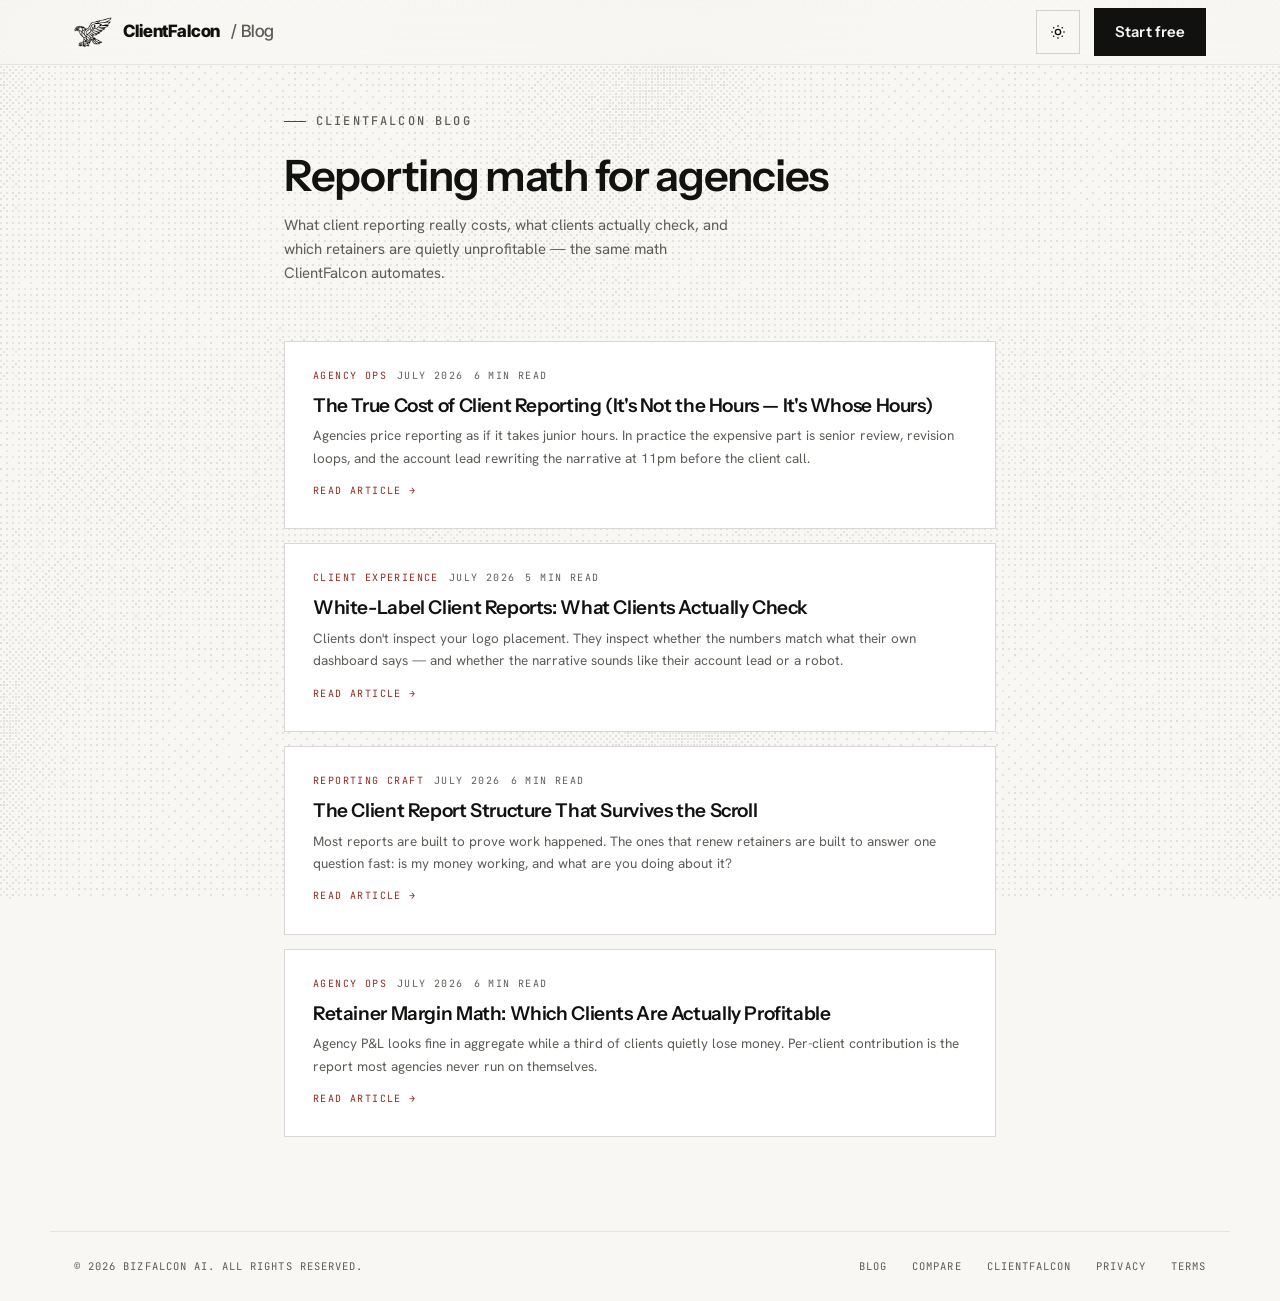
==== commit f0a0a7f1: "Give DUSK a type scale and a radius scale 37 distinct font-size values shipped, 24 of them inside a " ====
--- a/blog/index.html
+++ b/blog/index.html
@@ -29,8 +29,8 @@
 <link rel="preconnect" href="https://fonts.googleapis.com">
 <link rel="preconnect" href="https://fonts.gstatic.com" crossorigin>
 <link href="https://fonts.googleapis.com/css2?family=Instrument+Sans:wght@500;600&family=Hanken+Grotesk:wght@400;700&family=Inter+Tight:wght@800&family=JetBrains+Mono:wght@400;500;700&display=swap" rel="stylesheet">
-<link rel="stylesheet" href="../dusk.css?v=20260806j">
-<link rel="stylesheet" href="./blog.css?v=20260806j">
+<link rel="stylesheet" href="../dusk.css?v=20260807c">
+<link rel="stylesheet" href="./blog.css?v=20260807c">
 <script>try{if(localStorage.getItem("bf-theme")!=="dark")document.documentElement.setAttribute("data-theme","light")}catch(e){document.documentElement.setAttribute("data-theme","light")}</script>
 <!-- BF-LD -->
 <script type="application/ld+json">
--- a/dusk.css
+++ b/dusk.css
@@ -5,6 +5,61 @@
    talonomic, talonmark. Edit once, re-copy everywhere.
    ============================================================ */
 :root{
+  /* ── TYPE SCALE ────────────────────────────────────────────────────────────
+     37 distinct font-size values used to ship here, 24 of them inside a 15px
+     band in HALF-PIXEL steps: 7, 8, 8.5, 9, 9.5, 10, 10.5, 11 … A half pixel is
+     invisible, so that was not a scale, it was a continuum — and a continuum
+     cannot produce rhythm. It is also why the pages read busy without any single
+     element being wrong.
+
+     Eight steps, each at least 1px from its neighbour so every step is a visible
+     decision. Honest about the moves: most values shift by 0.5px, but 9→10,
+     14→15, 18→20 and 22→24 move by 1–2px. 7px→8px is deliberate — 7px type was
+     shipping, below any reasonable legibility floor.
+
+       --fs-1   8px   was 7, 8, 8.5          legal, footnotes
+       --fs-2  10px   was 9, 9.5, 10, 10.5   mono eyebrows, labels (most-used rank)
+       --fs-3  12px   was 11, 11.5, 12       captions, chips
+       --fs-4  13px   was 12.5, 13, 13.5     small body, table cells
+       --fs-5  15px   was 14, 14.5, 15, 15.5 body
+       --fs-6  17px   was 16, 16.5, 17       lead paragraph
+       --fs-7  20px   was 18, 19, 20         card titles
+       --fs-8  24px   was 22                 section subhead
+
+     Sizes above 24px are display type and stay as they are; the responsive ones
+     are clamp() and are handled by the shared vw coefficient, not by this scale. */
+  --fs-1:8px;
+  --fs-2:10px;
+  --fs-3:12px;
+  --fs-4:13px;
+  --fs-5:15px;
+  --fs-6:17px;
+  --fs-7:20px;
+  --fs-8:24px;
+
+  /* ── RADII ─────────────────────────────────────────────────────────────────
+     Twelve values, of which 6px, 7px and 8px are mutually indistinguishable and
+     accounted for 19 uses doing one job.
+
+     FOUR tokens, not the three originally proposed. 6/7/8 collapse to 8 because
+     the eye cannot tell them apart — that is the whole argument. But 10/12/14 are
+     every large panel on the site (.lg-frame, .calc, .bn-card, .hub-core, the
+     video clip), and folding those into 8px is not scale discipline, it is
+     erasing a real tier. Chip, card, panel, pill is the distinction worth keeping;
+     twelve values down to four still removes the incoherence.
+
+       --r-1   2px    chips, bars                    was 2
+       --r-2   8px    cards, inputs, buttons         was 4, 5, 6, 7, 8
+       --r-3  12px    large panels, frames, clips    was 10, 12, 14
+       --r-4 999px    pills
+
+     50% stays literal — a circle is not a radius decision. */
+  --r-1:2px;
+  --r-2:8px;
+  --r-3:12px;
+  --r-4:999px;
+
+  
   --bg:#0A0A0B;
   --bg2:#0F0F11;
   --fg:#EDECE8;
@@ -44,7 +99,7 @@
 body{
   background:var(--bg);color:var(--fg);
   font-family:"Hanken Grotesk",system-ui,sans-serif;
-  font-size:17px;line-height:1.6;-webkit-font-smoothing:antialiased;
+  font-size:var(--fs-6);line-height:1.6;-webkit-font-smoothing:antialiased;
   overflow-x:hidden;transition:background .35s ease,color .35s ease;
 }
 body::after{
@@ -63,14 +118,14 @@
 .dotbg{background-image:radial-gradient(var(--dot) 1px,transparent 1px);background-size:26px 26px}
 
 .eyebrow{
-  font-family:"JetBrains Mono",monospace;font-size:11px;font-weight:500;
+  font-family:"JetBrains Mono",monospace;font-size:var(--fs-3);font-weight:500;
   letter-spacing:.18em;text-transform:uppercase;color:var(--mut);
   display:flex;align-items:center;gap:10px;margin-bottom:22px;
 }
 .eyebrow::before{content:"";display:block;width:22px;height:1px;background:var(--signal)}
 .chip{
   display:inline-flex;align-items:center;gap:8px;
-  font-family:"JetBrains Mono",monospace;font-size:10px;font-weight:500;
+  font-family:"JetBrains Mono",monospace;font-size:var(--fs-2);font-weight:500;
   letter-spacing:.14em;text-transform:uppercase;
   background:transparent;color:var(--fg);border:1px solid var(--line);padding:5px 10px;
 }
@@ -80,7 +135,7 @@
 
 .btn{
   display:inline-flex;align-items:center;gap:10px;
-  font-family:"JetBrains Mono",monospace;font-size:12px;font-weight:500;
+  font-family:"JetBrains Mono",monospace;font-size:var(--fs-3);font-weight:500;
   letter-spacing:.12em;text-transform:uppercase;
   padding:15px 26px;min-height:44px;cursor:pointer;
   /* Transparent border so every variant reserves the same 2px. .btn--ghost adds a
@@ -108,7 +163,7 @@
   backdrop-filter:blur(14px);-webkit-backdrop-filter:blur(14px);
 }
 .nav-in{max-width:1180px;margin:0 auto;padding:0 24px;height:64px;display:flex;align-items:center;gap:32px}
-.brand{display:flex;align-items:center;gap:11px;font-family:"Inter Tight","Helvetica Neue",Arial,sans-serif;font-size:16px;font-weight:800;letter-spacing:-.01em}
+.brand{display:flex;align-items:center;gap:11px;font-family:"Inter Tight","Helvetica Neue",Arial,sans-serif;font-size:var(--fs-6);font-weight:800;letter-spacing:-.01em}
 .brand img{height:30px;width:auto;display:block}
 [data-theme="light"] .brand img{filter:invert(1)}
 /* text-transform:none is a GUARD, not styling. The nav sub-labels were ALL-CAPS
@@ -118,7 +173,7 @@
 .brand .sub{color:var(--mut);font-weight:500;text-transform:none}
 .nav-links{display:flex;gap:28px;margin-left:12px}
 .nav-links a{
-  font-family:"JetBrains Mono",monospace;font-size:11px;letter-spacing:.14em;
+  font-family:"JetBrains Mono",monospace;font-size:var(--fs-3);letter-spacing:.14em;
   text-transform:uppercase;color:var(--mut);transition:color .2s ease;
 }
 .nav-links a:hover{color:var(--signal)}
@@ -138,7 +193,7 @@
 .hero-canvas{position:absolute;left:0;right:0;bottom:0;height:82%;width:100%;display:block;pointer-events:none}
 .hero-in{position:relative;z-index:2;padding-top:140px;padding-bottom:80px}
 .hero h1{font-size:clamp(2.6rem,6.4vw,4.8rem);max-width:16ch}
-.hero-sub{max-width:52ch;color:var(--mut);font-size:18px;margin:28px 0 34px}
+.hero-sub{max-width:52ch;color:var(--mut);font-size:var(--fs-7);margin:28px 0 34px}
 .hero-sub strong{color:var(--fg);font-weight:600}
 /* capped like .hero-sub above. Uncapped, a three-button row ran ~820px into
    the falcon's airspace on company-site; the cap also gives the art's
@@ -146,7 +201,7 @@
 .hero-ctas{display:flex;gap:14px;flex-wrap:wrap;max-width:56ch}
 .hero-chip{margin-bottom:30px;display:inline-flex}
 .trust{
-  margin-top:26px;font-family:"JetBrains Mono",monospace;font-size:10.5px;
+  margin-top:26px;font-family:"JetBrains Mono",monospace;font-size:var(--fs-2);
   letter-spacing:.14em;text-transform:uppercase;color:var(--mut);
   display:flex;gap:22px;flex-wrap:wrap;
 }
@@ -155,14 +210,14 @@
 /* product shot / demo window */
 .shot{
   border:1px solid var(--line);background:var(--bg);
-  font-family:"JetBrains Mono",monospace;font-size:12.5px;line-height:1.75;
-}
-.shot-bar{display:flex;align-items:center;gap:8px;padding:11px 16px;border-bottom:1px solid var(--line-soft);color:var(--mut);font-size:10px;letter-spacing:.14em;text-transform:uppercase}
+  font-family:"JetBrains Mono",monospace;font-size:var(--fs-4);line-height:1.75;
+}
+.shot-bar{display:flex;align-items:center;gap:8px;padding:11px 16px;border-bottom:1px solid var(--line-soft);color:var(--mut);font-size:var(--fs-2);letter-spacing:.14em;text-transform:uppercase}
 .shot-bar .dots{display:flex;gap:5px}
 .shot-bar .dots i{width:8px;height:8px;border-radius:50%;background:var(--line);display:block}
 .shot-bar .dots i:first-child{background:var(--signal)}
 .shot-body{padding:20px 22px;min-height:250px}
-.shot-foot{padding:12px 22px;border-top:1px solid var(--line-soft);font-size:10px;letter-spacing:.14em;text-transform:uppercase;color:var(--mut);display:flex;justify-content:space-between;gap:12px;flex-wrap:wrap}
+.shot-foot{padding:12px 22px;border-top:1px solid var(--line-soft);font-size:var(--fs-2);letter-spacing:.14em;text-transform:uppercase;color:var(--mut);display:flex;justify-content:space-between;gap:12px;flex-wrap:wrap}
 .shot-foot a{color:var(--signal)}
 .demo-q{color:var(--fg);margin-bottom:14px}
 .demo-q::before{content:"you ▸ ";color:var(--signal)}
@@ -172,12 +227,19 @@
 .demo-tiles{display:grid;grid-template-columns:repeat(3,1fr);gap:10px;opacity:0;transition:opacity .5s ease}
 .demo-tiles.show{opacity:1}
 .tile{border:1px solid var(--line-soft);padding:12px 13px}
-.tile b{display:block;font-size:19px;font-weight:700;color:var(--fg);font-family:"JetBrains Mono",monospace}
+.tile b{display:block;font-size:var(--fs-7);font-weight:700;color:var(--fg);font-family:"JetBrains Mono",monospace}
 .tile.neg b{color:var(--signal)}
-.tile s{display:block;text-decoration:none;font-size:9px;letter-spacing:.13em;color:var(--mut);text-transform:uppercase;margin-top:5px}
+.tile s{display:block;text-decoration:none;font-size:var(--fs-2);letter-spacing:.13em;color:var(--mut);text-transform:uppercase;margin-top:5px}
 
 /* ============ SECTION HEADERS ============ */
 .sec-head{margin-bottom:44px;max-width:640px}
+/* A dock heading that anchors the falcon to ITSELF (data-dock-anchor="heading" in
+   dusk-art.js) has to carry the clearance in layout, because the falcon can't:
+   its claws land 66px below this heading's bottom, and the default 44px gap puts
+   that 22px inside the frame below. 74px clears it by 8px — the same gap the frame
+   anchor leaves. Inert here (this site uses data-dock-clearance instead), but kept
+   in step so a surface that switches anchors can't silently lose the compensation. */
+.sec-head[data-dock-anchor="heading"]{margin-bottom:74px}
 .sec-head h2{font-size:clamp(2rem,4.4vw,3.1rem);margin-bottom:18px}
 .sec-head p{color:var(--mut)}
 .sec-row{display:flex;justify-content:space-between;align-items:flex-end;gap:40px}
@@ -209,9 +271,9 @@
 .bento .cell > p{margin-bottom:16px}
 .bento .cell:hover{border-color:var(--fg)}
 .bento .cell.wide{grid-column:span 2}
-.bento h3{font-size:19px;margin-bottom:10px}
-.bento p{color:var(--mut);font-size:15px}
-.cell-idx{font-family:"JetBrains Mono",monospace;font-size:10px;letter-spacing:.16em;color:var(--mut);display:block;margin-bottom:20px}
+.bento h3{font-size:var(--fs-7);margin-bottom:10px}
+.bento p{color:var(--mut);font-size:var(--fs-5)}
+.cell-idx{font-family:"JetBrains Mono",monospace;font-size:var(--fs-2);letter-spacing:.16em;color:var(--mut);display:block;margin-bottom:20px}
 .cell .art--mini{width:100%;height:110px;margin-top:22px}
 
 /* ============ STEPS ============ */
@@ -219,17 +281,17 @@
 .step{border-top:1px solid var(--line);padding-top:26px;position:relative}
 .step::before{
   counter-increment:step;content:"0" counter(step);
-  font-family:"JetBrains Mono",monospace;font-size:11px;letter-spacing:.16em;color:var(--signal);
+  font-family:"JetBrains Mono",monospace;font-size:var(--fs-3);letter-spacing:.16em;color:var(--signal);
   display:block;margin-bottom:18px;
 }
-.step h3{font-size:20px;margin-bottom:12px}
-.step p{color:var(--mut);font-size:15px}
-.step code{font-family:"JetBrains Mono",monospace;font-size:12.5px;color:var(--fg);background:var(--bg2);padding:2px 7px;border:1px solid var(--line-soft)}
+.step h3{font-size:var(--fs-7);margin-bottom:12px}
+.step p{color:var(--mut);font-size:var(--fs-5)}
+.step code{font-family:"JetBrains Mono",monospace;font-size:var(--fs-4);color:var(--fg);background:var(--bg2);padding:2px 7px;border:1px solid var(--line-soft)}
 
 /* ============ INTERACTIVE DEMO ============ */
 .demo-tabs{display:flex;gap:10px;flex-wrap:wrap;margin-bottom:26px}
 .demo-tab{
-  font-family:"JetBrains Mono",monospace;font-size:11px;letter-spacing:.12em;text-transform:uppercase;
+  font-family:"JetBrains Mono",monospace;font-size:var(--fs-3);letter-spacing:.12em;text-transform:uppercase;
   padding:11px 16px;border:1px solid var(--line);color:var(--mut);cursor:pointer;
   transition:color .2s ease,border-color .2s ease;
 }
@@ -243,7 +305,7 @@
 .chat-msg::before{content:"talon ▸ ";color:var(--signal)}
 .chat-input{
   display:flex;align-items:center;gap:10px;border:1px solid var(--line);
-  padding:13px 16px;color:var(--mut);margin-top:18px;font-size:12.5px;
+  padding:13px 16px;color:var(--mut);margin-top:18px;font-size:var(--fs-4);
 }
 .chat-input .send{
   margin-left:auto;width:28px;height:28px;border:1px solid var(--line);flex:none;
@@ -253,7 +315,7 @@
 .chat-input:hover .send{border-color:var(--signal)}
 .quick{display:flex;gap:8px;flex-wrap:wrap;margin-top:14px}
 .quick button{
-  font-family:"JetBrains Mono",monospace;font-size:10px;letter-spacing:.1em;text-transform:uppercase;
+  font-family:"JetBrains Mono",monospace;font-size:var(--fs-2);letter-spacing:.1em;text-transform:uppercase;
   padding:8px 12px;border:1px solid var(--line-soft);color:var(--mut);cursor:pointer;
   transition:color .2s ease,border-color .2s ease;
 }
@@ -262,7 +324,7 @@
 /* demo scene caption + progress */
 .demo-cap{
   display:flex;justify-content:space-between;gap:14px;flex-wrap:wrap;
-  font-family:"JetBrains Mono",monospace;font-size:10px;letter-spacing:.14em;
+  font-family:"JetBrains Mono",monospace;font-size:var(--fs-2);letter-spacing:.14em;
   text-transform:uppercase;color:var(--mut);margin-top:14px;
 }
 .demo-cap b{color:var(--fg);font-weight:500}
@@ -283,12 +345,12 @@
 /* full-bleed still massif */
 .obs{position:relative;margin-top:90px;height:380px;border-top:1px solid var(--line-soft);border-bottom:1px solid var(--line-soft);overflow:hidden}
 .obs canvas{width:100%;height:100%}
-.obs-label{position:absolute;font-family:"JetBrains Mono",monospace;font-size:9.5px;line-height:1.9;letter-spacing:.1em;text-transform:uppercase;color:var(--mut)}
+.obs-label{position:absolute;font-family:"JetBrains Mono",monospace;font-size:var(--fs-2);line-height:1.9;letter-spacing:.1em;text-transform:uppercase;color:var(--mut)}
 .obs-label b{color:var(--fg);font-weight:500}
 .obs-label .sig{color:var(--signal)}
 .obs-label--tl{top:18px;left:18px}
 .obs-label--tr{top:18px;right:18px;text-align:right}
-.obs-label--br{bottom:14px;right:18px;text-align:right;font-size:15px;color:var(--fg)}
+.obs-label--br{bottom:14px;right:18px;text-align:right;font-size:var(--fs-5);color:var(--fg)}
 .obs-label--bl{bottom:14px;left:18px}
 @media(max-width:700px){.obs{height:240px}.obs-label--tr,.obs-label--bl{display:none}}
 .art--dome{width:100%;height:250px;margin-top:44px}
@@ -318,15 +380,15 @@
 .plan-flag--addon{background:var(--bg2);color:var(--signal);border:1px solid color-mix(in srgb,var(--signal) 40%,transparent)}
 .plan-flag{
   position:absolute;top:-1px;right:-1px;
-  font-family:"JetBrains Mono",monospace;font-size:9px;letter-spacing:.14em;text-transform:uppercase;
+  font-family:"JetBrains Mono",monospace;font-size:var(--fs-2);letter-spacing:.14em;text-transform:uppercase;
   background:var(--fg);color:var(--bg);padding:4px 9px;
 }
-.plan-name{font-family:"JetBrains Mono",monospace;font-size:11px;letter-spacing:.16em;text-transform:uppercase;color:var(--mut);margin-bottom:16px}
+.plan-name{font-family:"JetBrains Mono",monospace;font-size:var(--fs-3);letter-spacing:.16em;text-transform:uppercase;color:var(--mut);margin-bottom:16px}
 .plan-price{font-family:"Instrument Sans","Hanken Grotesk",sans-serif;font-size:38px;font-weight:600;letter-spacing:-.02em}
-.plan-price .per{font-size:14px;color:var(--mut);font-weight:400;letter-spacing:0}
-.plan-bill{font-family:"JetBrains Mono",monospace;font-size:10px;letter-spacing:.1em;text-transform:uppercase;color:var(--mut);margin:8px 0 22px;min-height:14px}
+.plan-price .per{font-size:var(--fs-5);color:var(--mut);font-weight:400;letter-spacing:0}
+.plan-bill{font-family:"JetBrains Mono",monospace;font-size:var(--fs-2);letter-spacing:.1em;text-transform:uppercase;color:var(--mut);margin:8px 0 22px;min-height:14px}
 .plan ul{list-style:none;margin-bottom:26px;flex:1}
-.plan li{font-size:14.5px;color:var(--mut);padding:6px 0;border-top:1px solid var(--line-soft)}
+.plan li{font-size:var(--fs-5);color:var(--mut);padding:6px 0;border-top:1px solid var(--line-soft)}
 .plan li b{color:var(--fg);font-weight:500}
 .plan .btn{justify-content:center}
 
@@ -337,14 +399,14 @@
 }
 .ap-band .apt{
   display:inline-flex;align-items:center;gap:8px;font-family:"JetBrains Mono",monospace;
-  font-size:10px;font-weight:500;letter-spacing:.16em;text-transform:uppercase;color:var(--signal);margin-bottom:12px;
-}
-.ap-band h3{font-size:22px;margin-bottom:10px}
-.ap-band p{color:var(--mut);font-size:14.5px;max-width:56ch}
+  font-size:var(--fs-2);font-weight:500;letter-spacing:.16em;text-transform:uppercase;color:var(--signal);margin-bottom:12px;
+}
+.ap-band h3{font-size:var(--fs-8);margin-bottom:10px}
+.ap-band p{color:var(--mut);font-size:var(--fs-5);max-width:56ch}
 .ap-band .apr{text-align:center}
 .ap-band .apprice{font-family:"Instrument Sans","Hanken Grotesk",sans-serif;font-size:34px;font-weight:600;letter-spacing:-.02em}
-.ap-band .apprice span{font-size:14px;color:var(--mut);font-weight:400}
-.ap-band .apnote{font-family:"JetBrains Mono",monospace;font-size:9.5px;letter-spacing:.1em;text-transform:uppercase;color:var(--mut);margin:8px 0 16px}
+.ap-band .apprice span{font-size:var(--fs-5);color:var(--mut);font-weight:400}
+.ap-band .apnote{font-family:"JetBrains Mono",monospace;font-size:var(--fs-2);letter-spacing:.1em;text-transform:uppercase;color:var(--mut);margin:8px 0 16px}
 .ap-band .btn{width:100%;justify-content:center}
 @media(max-width:760px){.ap-band{grid-template-columns:1fr;text-align:center}.ap-band p{margin-inline:auto}}
 
@@ -354,12 +416,12 @@
 .faq details:last-child{border-bottom:1px solid var(--line)}
 .faq summary{
   cursor:pointer;list-style:none;display:flex;justify-content:space-between;align-items:center;gap:16px;
-  padding:22px 4px;font-family:"Instrument Sans","Hanken Grotesk",sans-serif;font-weight:600;font-size:17px;letter-spacing:-.01em;
+  padding:22px 4px;font-family:"Instrument Sans","Hanken Grotesk",sans-serif;font-weight:600;font-size:var(--fs-6);letter-spacing:-.01em;
 }
 .faq summary::-webkit-details-marker{display:none}
-.faq summary::after{content:"+";font-family:"JetBrains Mono",monospace;color:var(--mut);font-size:18px;flex:none}
+.faq summary::after{content:"+";font-family:"JetBrains Mono",monospace;color:var(--mut);font-size:var(--fs-7);flex:none}
 .faq details[open] summary::after{content:"−";color:var(--signal)}
-.faq .a{padding:0 4px 24px;color:var(--mut);font-size:15.5px;max-width:74ch}
+.faq .a{padding:0 4px 24px;color:var(--mut);font-size:var(--fs-5);max-width:74ch}
 
 /* ============ CTA / FOOTER ============ */
 .cta-sec{text-align:center}
@@ -367,7 +429,7 @@
 .cta-sec p{color:var(--mut);margin-bottom:38px}
 .cta-sec .eyebrow{justify-content:center}
 .foot-in{display:flex;justify-content:space-between;align-items:center;gap:20px;flex-wrap:wrap}
-.foot-in,.foot-links a{font-family:"JetBrains Mono",monospace;font-size:10.5px;letter-spacing:.14em;text-transform:uppercase;color:var(--mut)}
+.foot-in,.foot-links a{font-family:"JetBrains Mono",monospace;font-size:var(--fs-2);letter-spacing:.14em;text-transform:uppercase;color:var(--mut)}
 .foot-links{display:flex;gap:26px;flex-wrap:wrap}
 .foot-links a:hover{color:var(--signal)}
 
@@ -382,11 +444,11 @@
   .hero-grid{grid-template-columns:1fr!important}
 }
 @media(max-width:480px){
-  body{font-size:16px}
+  body{font-size:var(--fs-6)}
   .hero-in{padding-top:110px}
   .nav-in{gap:14px;padding:0 16px}
-  .nav .btn{white-space:nowrap;padding:9px 13px;font-size:10.5px;letter-spacing:.08em}
-  .brand{letter-spacing:-.01em;font-size:14px}
+  .nav .btn{white-space:nowrap;padding:9px 13px;font-size:var(--fs-2);letter-spacing:.08em}
+  .brand{letter-spacing:-.01em;font-size:var(--fs-5)}
   .brand .sub{display:none}
 }
 
@@ -399,46 +461,46 @@
 }
 
 /* ============ DEMO INSIGHT LINE ============ */
-.demo-ins{display:flex;gap:9px;align-items:flex-start;margin-top:14px;font-family:"Hanken Grotesk",system-ui,sans-serif;font-size:13.5px;color:var(--mut);opacity:0;transition:opacity .5s ease}
+.demo-ins{display:flex;gap:9px;align-items:flex-start;margin-top:14px;font-family:"Hanken Grotesk",system-ui,sans-serif;font-size:var(--fs-4);color:var(--mut);opacity:0;transition:opacity .5s ease}
 .demo-ins.show{opacity:1}
 .demo-ins b{color:var(--fg);font-weight:600}
-.demo-ins::before{content:"◆";color:var(--signal);font-size:9px;margin-top:4px;flex:none}
+.demo-ins::before{content:"◆";color:var(--signal);font-size:var(--fs-2);margin-top:4px;flex:none}
 
 /* ============ REAL-PRODUCT REPLICA ============ */
 .replica{display:grid;grid-template-columns:230px 1fr;border:1px solid var(--line);background:var(--bg);font-family:"JetBrains Mono",monospace}
-.replica-side{border-right:1px solid var(--line-soft);padding:16px 14px;display:flex;flex-direction:column;gap:2px;font-size:10.5px;letter-spacing:.08em;text-transform:uppercase;color:var(--mut)}
+.replica-side{border-right:1px solid var(--line-soft);padding:16px 14px;display:flex;flex-direction:column;gap:2px;font-size:var(--fs-2);letter-spacing:.08em;text-transform:uppercase;color:var(--mut)}
 .replica-side .rs-new{border:1px solid var(--fg);color:var(--fg);padding:9px 10px;margin-bottom:12px;text-align:center}
 .replica-side span{padding:7px 8px}
 .replica-side span.on{color:var(--fg);background:var(--bg2)}
-.replica-side .rs-meta{margin-top:auto;padding-top:14px;border-top:1px solid var(--line-soft);font-size:9px;line-height:2}
+.replica-side .rs-meta{margin-top:auto;padding-top:14px;border-top:1px solid var(--line-soft);font-size:var(--fs-2);line-height:2}
 .replica-side .rs-meta b{color:var(--fg);font-weight:500}
 .replica-main{padding:36px 30px}
 .replica-h{font-family:"Instrument Sans","Hanken Grotesk",sans-serif;font-size:clamp(19px,2.6vw,26px);font-weight:600;letter-spacing:-.02em;color:var(--fg);margin-bottom:6px;text-align:center}
-.replica-sub{text-align:center;font-size:10.5px;letter-spacing:.1em;text-transform:uppercase;color:var(--mut);margin-bottom:22px}
+.replica-sub{text-align:center;font-size:var(--fs-2);letter-spacing:.1em;text-transform:uppercase;color:var(--mut);margin-bottom:22px}
 .replica-box{border:1px solid var(--line);background:var(--card)}
-.replica-box .rb-in{display:flex;justify-content:space-between;align-items:center;gap:12px;padding:14px 16px;color:var(--mut);font-size:12.5px;border-bottom:1px solid var(--line-soft);font-family:"Hanken Grotesk",system-ui,sans-serif}
-.replica-box .rb-in b{color:var(--bg);background:var(--fg);padding:7px 13px;font-size:10px;letter-spacing:.1em;font-family:"JetBrains Mono",monospace;text-transform:uppercase}
-.replica-box .rb-row{display:flex;gap:16px;flex-wrap:wrap;padding:11px 16px;border-bottom:1px solid var(--line-soft);font-size:9.5px;letter-spacing:.1em;text-transform:uppercase;color:var(--mut)}
+.replica-box .rb-in{display:flex;justify-content:space-between;align-items:center;gap:12px;padding:14px 16px;color:var(--mut);font-size:var(--fs-4);border-bottom:1px solid var(--line-soft);font-family:"Hanken Grotesk",system-ui,sans-serif}
+.replica-box .rb-in b{color:var(--bg);background:var(--fg);padding:7px 13px;font-size:var(--fs-2);letter-spacing:.1em;font-family:"JetBrains Mono",monospace;text-transform:uppercase}
+.replica-box .rb-row{display:flex;gap:16px;flex-wrap:wrap;padding:11px 16px;border-bottom:1px solid var(--line-soft);font-size:var(--fs-2);letter-spacing:.1em;text-transform:uppercase;color:var(--mut)}
 .replica-box .rb-row .hot{color:var(--fg)}
 .replica-starters{display:grid;grid-template-columns:1fr 1fr;gap:2px 20px;padding:12px 16px}
-.replica-starters span{font-family:"Hanken Grotesk",system-ui,sans-serif;font-size:13px;color:var(--mut);padding:6px 0}
+.replica-starters span{font-family:"Hanken Grotesk",system-ui,sans-serif;font-size:var(--fs-4);color:var(--mut);padding:6px 0}
 .replica-starters span::before{content:"→ ";color:var(--signal)}
 @media(max-width:920px){.replica{grid-template-columns:1fr}.replica-side{display:none}.replica-main{padding:24px 16px}}
 
 /* dropzone replica */
-.replica-drop{border:1px dashed var(--line);padding:44px 20px;text-align:center;color:var(--mut);font-family:"Hanken Grotesk",system-ui,sans-serif;font-size:13px}
-.replica-drop b{display:block;font-family:"Instrument Sans","Hanken Grotesk",sans-serif;font-size:17px;color:var(--fg);letter-spacing:-.01em;margin-bottom:6px}
+.replica-drop{border:1px dashed var(--line);padding:44px 20px;text-align:center;color:var(--mut);font-family:"Hanken Grotesk",system-ui,sans-serif;font-size:var(--fs-4)}
+.replica-drop b{display:block;font-family:"Instrument Sans","Hanken Grotesk",sans-serif;font-size:var(--fs-6);color:var(--fg);letter-spacing:-.01em;margin-bottom:6px}
 .replica-chips{display:flex;gap:8px;justify-content:center;flex-wrap:wrap;padding:14px}
-.replica-chips span{border:1px solid var(--line);padding:8px 12px;font-size:10px;letter-spacing:.1em;text-transform:uppercase;color:var(--mut)}
-.replica-cols{padding:0 16px 16px;text-align:center;font-size:10px;color:var(--mut);letter-spacing:.06em}
+.replica-chips span{border:1px solid var(--line);padding:8px 12px;font-size:var(--fs-2);letter-spacing:.1em;text-transform:uppercase;color:var(--mut)}
+.replica-cols{padding:0 16px 16px;text-align:center;font-size:var(--fs-2);color:var(--mut);letter-spacing:.06em}
 .replica-cols code{color:var(--fg)}
 
 /* form replica */
 .replica-form{display:grid;grid-template-columns:1fr 1.1fr}
 .replica-form .rf-l{padding:22px;border-right:1px solid var(--line-soft);display:flex;flex-direction:column;gap:10px}
-.rf-field{font-size:9.5px;letter-spacing:.12em;text-transform:uppercase;color:var(--mut)}
-.rf-field i{display:block;font-style:normal;border:1px solid var(--line);color:var(--fg);font-size:12.5px;padding:9px 11px;margin-top:5px;font-family:"Hanken Grotesk",system-ui,sans-serif}
-.replica-form .rf-r{display:flex;flex-direction:column;align-items:center;justify-content:center;color:var(--mut);font-size:12.5px;gap:10px;padding:22px;font-family:"Hanken Grotesk",system-ui,sans-serif}
+.rf-field{font-size:var(--fs-2);letter-spacing:.12em;text-transform:uppercase;color:var(--mut)}
+.rf-field i{display:block;font-style:normal;border:1px solid var(--line);color:var(--fg);font-size:var(--fs-4);padding:9px 11px;margin-top:5px;font-family:"Hanken Grotesk",system-ui,sans-serif}
+.replica-form .rf-r{display:flex;flex-direction:column;align-items:center;justify-content:center;color:var(--mut);font-size:var(--fs-4);gap:10px;padding:22px;font-family:"Hanken Grotesk",system-ui,sans-serif}
 .rf-r .pp-big{width:120px;height:156px;background:var(--fg);padding:14px 12px;display:flex;flex-direction:column;gap:6px}
 .rf-r .pp-big i{display:block;height:5px;background:color-mix(in srgb,var(--bg) 22%,transparent)}
 .rf-r .pp-big i.hd{height:12px;width:60%;background:var(--signal)}
@@ -450,18 +512,18 @@
 /* app-style prompt box (talon hero) */
 .promptbox{width:100%;max-width:560px;border:1px solid var(--line);background:var(--card);margin-top:4px;min-width:0}
 .promptbox .pb-in{display:flex;gap:10px;padding:13px 15px;border-bottom:1px solid var(--line-soft);align-items:center}
-.promptbox input{flex:1;background:transparent;border:0;outline:none;color:var(--fg);font-family:"Hanken Grotesk",system-ui,sans-serif;font-size:14px;min-width:0}
+.promptbox input{flex:1;background:transparent;border:0;outline:none;color:var(--fg);font-family:"Hanken Grotesk",system-ui,sans-serif;font-size:var(--fs-5);min-width:0}
 .promptbox input::placeholder{color:var(--mut)}
-.promptbox .pb-go{background:var(--fg);color:var(--bg);font-family:"JetBrains Mono",monospace;font-size:10.5px;letter-spacing:.1em;text-transform:uppercase;padding:9px 14px;cursor:pointer;transition:background .2s ease,color .2s ease;flex:none}
+.promptbox .pb-go{background:var(--fg);color:var(--bg);font-family:"JetBrains Mono",monospace;font-size:var(--fs-2);letter-spacing:.1em;text-transform:uppercase;padding:9px 14px;cursor:pointer;transition:background .2s ease,color .2s ease;flex:none}
 .promptbox .pb-go:hover{background:var(--signal);color:#fff}
-.promptbox .pb-tools{display:flex;gap:16px;padding:10px 15px;font-family:"JetBrains Mono",monospace;font-size:9.5px;letter-spacing:.1em;text-transform:uppercase;color:var(--mut);flex-wrap:wrap;border-bottom:1px solid var(--line-soft)}
+.promptbox .pb-tools{display:flex;gap:16px;padding:10px 15px;font-family:"JetBrains Mono",monospace;font-size:var(--fs-2);letter-spacing:.1em;text-transform:uppercase;color:var(--mut);flex-wrap:wrap;border-bottom:1px solid var(--line-soft)}
 .promptbox .pb-tools b{color:var(--fg);font-weight:500}
 .promptbox .quick{padding:10px 15px 13px;margin-top:0}
 
 /* replica starter-tab bar (mirrors the real prompt library) */
 .replica-tabs{display:flex;gap:2px;padding:6px 12px 0;border-bottom:1px solid var(--line-soft);overflow-x:auto;scrollbar-width:none;max-width:100%;min-width:0}
 .replica-tabs::-webkit-scrollbar{display:none}
-.replica-tabs button,.replica-tabs span{font-family:"Hanken Grotesk",system-ui,sans-serif;font-size:12.5px;font-weight:600;color:var(--mut);background:none;border:0;border-bottom:2px solid transparent;padding:8px 10px 10px;cursor:pointer;white-space:nowrap;transition:color .15s ease,border-color .15s ease}
+.replica-tabs button,.replica-tabs span{font-family:"Hanken Grotesk",system-ui,sans-serif;font-size:var(--fs-4);font-weight:600;color:var(--mut);background:none;border:0;border-bottom:2px solid transparent;padding:8px 10px 10px;cursor:pointer;white-space:nowrap;transition:color .15s ease,border-color .15s ease}
 .replica-tabs button:hover{color:var(--fg)}
 .replica-tabs button.on,.replica-tabs span.on{color:var(--fg);border-bottom-color:var(--signal)}
 
@@ -471,7 +533,7 @@
 
 
 /* small greeting above the hero prompt box (chat-app register) */
-.pb-greet{font-family:"Instrument Sans","Hanken Grotesk",sans-serif;font-weight:600;font-size:19px;letter-spacing:-.015em;color:var(--fg);margin:26px 0 12px}
+.pb-greet{font-family:"Instrument Sans","Hanken Grotesk",sans-serif;font-weight:600;font-size:var(--fs-7);letter-spacing:-.015em;color:var(--fg);margin:26px 0 12px}
 
 /* accent serif + halftone atmosphere (DUSK 2.5) */
 .accent-serif{font-family:"Instrument Serif",Georgia,serif;font-style:italic;font-weight:400;letter-spacing:-0.01em;color:#B0453B}
@@ -483,15 +545,15 @@
 .footer{border-top:1px solid var(--line-soft);padding:64px 0 36px}
 .foot-grid{display:grid;grid-template-columns:2fr 1fr 1fr 1fr;gap:36px;margin-bottom:48px}
 @media(max-width:920px){.foot-grid{grid-template-columns:1fr 1fr;gap:28px}}
-.foot-brand .foot-logo{display:flex;align-items:center;gap:9px;font-family:"Inter Tight","Helvetica Neue",Arial,sans-serif;font-weight:800;font-size:15px;letter-spacing:-.01em;color:var(--fg)}
-.foot-brand .foot-logo span{color:var(--mut);font-size:10.5px}
-.foot-brand p{margin-top:14px;max-width:30ch;font-size:13.5px;line-height:1.6;color:var(--mut)}
+.foot-brand .foot-logo{display:flex;align-items:center;gap:9px;font-family:"Inter Tight","Helvetica Neue",Arial,sans-serif;font-weight:800;font-size:var(--fs-5);letter-spacing:-.01em;color:var(--fg)}
+.foot-brand .foot-logo span{color:var(--mut);font-size:var(--fs-2)}
+.foot-brand p{margin-top:14px;max-width:30ch;font-size:var(--fs-4);line-height:1.6;color:var(--mut)}
 .foot-col{display:flex;flex-direction:column;gap:10px}
-.foot-col h4{font-family:"JetBrains Mono",monospace;font-size:10px;letter-spacing:.16em;text-transform:uppercase;color:var(--mut);margin:0 0 4px;font-weight:500}
-.foot-col a{font-size:13.5px;color:var(--fg);opacity:.78;text-decoration:none}
+.foot-col h4{font-family:"JetBrains Mono",monospace;font-size:var(--fs-2);letter-spacing:.16em;text-transform:uppercase;color:var(--mut);margin:0 0 4px;font-weight:500}
+.foot-col a{font-size:var(--fs-4);color:var(--fg);opacity:.78;text-decoration:none}
 .foot-col a:hover{opacity:1;color:var(--signal)}
-.foot-base{border-top:1px solid var(--line-soft);padding-top:22px;display:flex;justify-content:space-between;gap:14px;flex-wrap:wrap;font-size:12.5px;color:var(--mut)}
-.foot-sig{font-family:"JetBrains Mono",monospace;font-size:10px;letter-spacing:.16em;color:var(--mut)}
+.foot-base{border-top:1px solid var(--line-soft);padding-top:22px;display:flex;justify-content:space-between;gap:14px;flex-wrap:wrap;font-size:var(--fs-4);color:var(--mut)}
+.foot-sig{font-family:"JetBrains Mono",monospace;font-size:var(--fs-2);letter-spacing:.16em;color:var(--mut)}
 /* Art edge fades — full transparency at every border */
 .art--inline,.art--sphere,.art--faqfield,.art--dome{
   -webkit-mask-image:linear-gradient(90deg,transparent,#000 22%,#000 78%,transparent),linear-gradient(transparent,#000 14%,#000 86%,transparent);
@@ -502,14 +564,14 @@
 /* ── Editorial pass: Instrument Sans for interactive voice; mono reserved
    for true instrument labels (eyebrows, HUD bars, data readouts). ── */
 .btn,.promptbox .pb-go{font-family:"Instrument Sans","Hanken Grotesk",sans-serif;
-  text-transform:none;letter-spacing:.005em;font-size:14.5px;font-weight:600}
+  text-transform:none;letter-spacing:.005em;font-size:var(--fs-5);font-weight:600}
 .promptbox .pb-go{padding:10px 18px}
 .btn--primary:hover{background:var(--fg);color:var(--bg);box-shadow:inset 0 -2px 0 var(--signal)}
 .promptbox .pb-go:hover{background:var(--fg);color:var(--bg);box-shadow:inset 0 -2px 0 var(--signal)}
 .nav-links a{font-family:"Instrument Sans","Hanken Grotesk",sans-serif;
-  text-transform:none;letter-spacing:.01em;font-size:13.5px;font-weight:500}
+  text-transform:none;letter-spacing:.01em;font-size:var(--fs-4);font-weight:500}
 .demo-tab{font-family:"Instrument Sans","Hanken Grotesk",sans-serif;
-  text-transform:none;letter-spacing:.005em;font-size:12.5px;font-weight:600}
+  text-transform:none;letter-spacing:.005em;font-size:var(--fs-4);font-weight:600}
 .chip .pulse{border-radius:0;animation:none}
 .shot-bar .dots{display:none}
 
@@ -594,7 +656,7 @@
 
 /* ── Gradient stage the fragments float on ─────────────────── */
 .sc-panel{
-  position:relative;border:1px solid var(--line);border-radius:14px;overflow:hidden;
+  position:relative;border:1px solid var(--line);border-radius:var(--r-3);overflow:hidden;
   padding:clamp(22px,3.4vw,40px);
   background:
     radial-gradient(120% 150% at 88% 118%, rgba(176,69,59,.17), transparent 62%),
@@ -617,12 +679,12 @@
 /* mono caption pinned to a panel corner (instrument label voice) */
 .sc-tag{
   position:absolute;top:14px;right:16px;font-family:"JetBrains Mono",monospace;
-  font-size:9.5px;letter-spacing:.16em;text-transform:uppercase;color:var(--mut);
+  font-size:var(--fs-2);letter-spacing:.16em;text-transform:uppercase;color:var(--mut);
 }
 
 /* ── Floating sub-card ──────────────────────────────────────── */
 .sc-card{
-  background:var(--card);border:1px solid var(--line);border-radius:10px;
+  background:var(--card);border:1px solid var(--line);border-radius:var(--r-3);
   box-shadow:0 18px 40px -18px rgba(0,0,0,.55);
   padding:16px 18px;min-width:0;
 }
@@ -640,7 +702,7 @@
   border-top-left-radius:10px;
 }
 .sc-kpi .k-label{
-  font-family:"JetBrains Mono",monospace;font-size:9.5px;letter-spacing:.15em;
+  font-family:"JetBrains Mono",monospace;font-size:var(--fs-2);letter-spacing:.15em;
   text-transform:uppercase;color:var(--mut);display:flex;align-items:center;gap:8px;
 }
 .sc-kpi .k-val{
@@ -649,19 +711,19 @@
 }
 .sc-kpi--hero .k-val{font-size:40px}
 .sc-kpi .k-formula{
-  font-family:"JetBrains Mono",monospace;font-size:10.5px;color:var(--mut);
+  font-family:"JetBrains Mono",monospace;font-size:var(--fs-2);color:var(--mut);
   margin-top:10px;padding-top:10px;border-top:1px solid var(--line-soft);
   white-space:nowrap;overflow:hidden;text-overflow:ellipsis;
 }
 .sc-kpi .k-formula b{color:var(--signal);font-weight:500}
 .sc-delta{
   display:inline-flex;align-items:center;gap:5px;margin-left:auto;
-  font-family:"JetBrains Mono",monospace;font-size:10px;font-weight:500;
-  padding:3px 8px;border-radius:6px;border:1px solid var(--line-soft);
+  font-family:"JetBrains Mono",monospace;font-size:var(--fs-2);font-weight:500;
+  padding:3px 8px;border-radius:var(--r-2);border:1px solid var(--line-soft);
   color:var(--fg);background:color-mix(in srgb,var(--fg) 5%,transparent);
 }
-.sc-delta.up::before{content:"▲";font-size:7px;color:var(--signal)}
-.sc-delta.down::before{content:"▼";font-size:7px;color:var(--signal)}
+.sc-delta.up::before{content:"▲";font-size:var(--fs-1);color:var(--signal)}
+.sc-delta.down::before{content:"▼";font-size:var(--fs-1);color:var(--signal)}
 .sc-delta.neg{color:var(--signal);border-color:color-mix(in srgb,var(--signal) 35%,transparent)}
 /* favorable/unfavorable deltas — mirror the real dashboard's green/red status
    (money-roles: gain ≠ loss ≠ brand). Direction (up/down) is orthogonal to
@@ -670,8 +732,8 @@
 .sc-delta.loss{color:var(--loss);border-color:color-mix(in srgb,var(--loss) 32%,transparent);background:color-mix(in srgb,var(--loss) 8%,transparent)}
 /* Arrow shows DIRECTION, color shows GOOD/BAD — they're independent (a falling
    refund rate is a down arrow AND green). Combine e.g. `sc-delta gain down`. */
-.sc-delta.up::before{content:"\25B2";font-size:7px;color:currentColor}
-.sc-delta.down::before{content:"\25BC";font-size:7px;color:currentColor}
+.sc-delta.up::before{content:"\25B2";font-size:var(--fs-1);color:currentColor}
+.sc-delta.down::before{content:"\25BC";font-size:var(--fs-1);color:currentColor}
 /* trend sparkline — SVG polyline, animated line-draw via [data-draw] (mirrors
    the real dashboard SparkCard). Endpoint dot marks the latest value. */
 .sc-spark{display:block;width:100%;height:44px;overflow:visible}
@@ -719,14 +781,14 @@
 /* anatomy still — one dissected KPI + labeled notes (distinct from #demo player) */
 .sc-panel.anat .anat-grid{display:grid;grid-template-columns:minmax(0,1.1fr) minmax(0,1fr);gap:clamp(16px,2.4vw,32px);align-items:center}
 .anat-hero{align-self:center}
-.anat-hero .k-val{font-size:clamp(30px,4vw,44px)}
+.anat-hero .k-val{font-size:clamp(1.9rem,4vw,2.7rem)}
 .anat-notes{list-style:none;margin:0;padding:0;display:flex;flex-direction:column;gap:12px;counter-reset:an}
 .anat-notes li{display:grid;grid-template-columns:auto 1fr;gap:4px 12px;align-items:baseline;position:relative;padding-left:30px}
 .anat-notes li::before{counter-increment:an;content:counter(an);position:absolute;left:0;top:0;width:20px;height:20px;border-radius:50%;
   border:1px solid color-mix(in srgb,var(--signal) 45%,transparent);color:var(--signal);
-  font-family:"JetBrains Mono",monospace;font-size:10px;display:flex;align-items:center;justify-content:center}
-.anat-notes .an-k{font-family:"JetBrains Mono",monospace;font-size:10px;letter-spacing:.1em;text-transform:uppercase;color:var(--fg);white-space:nowrap}
-.anat-notes .an-v{grid-column:2;font-size:13px;line-height:1.5;color:var(--mut)}
+  font-family:"JetBrains Mono",monospace;font-size:var(--fs-2);display:flex;align-items:center;justify-content:center}
+.anat-notes .an-k{font-family:"JetBrains Mono",monospace;font-size:var(--fs-2);letter-spacing:.1em;text-transform:uppercase;color:var(--fg);white-space:nowrap}
+.anat-notes .an-v{grid-column:2;font-size:var(--fs-4);line-height:1.5;color:var(--mut)}
 @media(max-width:760px){.sc-panel.anat .anat-grid{grid-template-columns:1fr;gap:20px}}
 /* recovered anatomy notes, two-up beside the metric pack (one-up when narrow) */
 .anat-notes--2col{display:grid;grid-template-columns:repeat(2,minmax(0,1fr));gap:14px 28px;margin-top:20px}
@@ -742,27 +804,27 @@
 .sc-formula{padding:18px 20px}
 .sc-verified{
   display:inline-flex;align-items:center;gap:7px;
-  font-family:"JetBrains Mono",monospace;font-size:9.5px;font-weight:500;
+  font-family:"JetBrains Mono",monospace;font-size:var(--fs-2);font-weight:500;
   letter-spacing:.15em;text-transform:uppercase;color:var(--signal);
   border:1px solid color-mix(in srgb,var(--signal) 40%,transparent);
-  border-radius:6px;padding:4px 9px;
-}
-.sc-verified::before{content:"✓";font-size:11px}
+  border-radius:var(--r-2);padding:4px 9px;
+}
+.sc-verified::before{content:"✓";font-size:var(--fs-3)}
 .sc-formula .f-read{
   font-family:"Instrument Sans","Hanken Grotesk",sans-serif;font-weight:600;
-  letter-spacing:-.015em;color:var(--fg);font-size:19px;margin-top:14px;line-height:1.35;
+  letter-spacing:-.015em;color:var(--fg);font-size:var(--fs-7);margin-top:14px;line-height:1.35;
 }
 .sc-formula .f-read .f-num{color:var(--signal)}
 .sc-formula .f-code{
-  font-family:"JetBrains Mono",monospace;font-size:11.5px;color:var(--mut);
-  margin-top:12px;padding:10px 12px;border:1px solid var(--line-soft);border-radius:8px;
+  font-family:"JetBrains Mono",monospace;font-size:var(--fs-3);color:var(--mut);
+  margin-top:12px;padding:10px 12px;border:1px solid var(--line-soft);border-radius:var(--r-2);
   background:color-mix(in srgb,var(--fg) 3.5%,transparent);
   white-space:pre;overflow-x:auto;
 }
 .sc-formula .f-code .tok{color:var(--fg)}
 .sc-formula .f-foot{
   display:flex;gap:14px;flex-wrap:wrap;margin-top:12px;
-  font-family:"JetBrains Mono",monospace;font-size:9.5px;letter-spacing:.13em;
+  font-family:"JetBrains Mono",monospace;font-size:var(--fs-2);letter-spacing:.13em;
   text-transform:uppercase;color:var(--mut);
 }
 .sc-formula .f-foot b{color:var(--fg);font-weight:500}
@@ -775,14 +837,14 @@
 }
 .sc-pack .p-tabs::-webkit-scrollbar{display:none}
 .sc-pack .p-tabs button{
-  font-family:"Instrument Sans","Hanken Grotesk",sans-serif;font-size:12.5px;font-weight:600;
+  font-family:"Instrument Sans","Hanken Grotesk",sans-serif;font-size:var(--fs-4);font-weight:600;
   color:var(--mut);padding:8px 12px 10px;border-bottom:2px solid transparent;
   white-space:nowrap;transition:color .2s ease,border-color .2s ease;
 }
 .sc-pack .p-tabs button.on{color:var(--fg);border-bottom-color:var(--signal)}
 .sc-pack .p-tabs .p-live{
   margin-left:auto;align-self:center;font-family:"JetBrains Mono",monospace;
-  font-size:9px;letter-spacing:.14em;text-transform:uppercase;color:var(--mut);
+  font-size:var(--fs-2);letter-spacing:.14em;text-transform:uppercase;color:var(--mut);
   padding-right:6px;white-space:nowrap;
 }
 .sc-pack .p-body{padding:18px;min-height:190px}
@@ -792,35 +854,35 @@
 @media(prefers-reduced-motion:reduce){.sc-pack .p-pane.on{animation:none}}
 
 /* pane primitives */
-.sc-row{display:flex;align-items:center;gap:10px;padding:8px 0;border-top:1px solid var(--line-soft);font-size:13px;color:var(--mut)}
+.sc-row{display:flex;align-items:center;gap:10px;padding:8px 0;border-top:1px solid var(--line-soft);font-size:var(--fs-4);color:var(--mut)}
 .sc-row:first-child{border-top:none}
 .sc-row b{color:var(--fg);font-weight:600}
-.sc-row .mono{font-size:11px}
-.sc-row .r-val{margin-left:auto;font-family:"JetBrains Mono",monospace;font-size:12px;color:var(--fg)}
+.sc-row .mono{font-size:var(--fs-3)}
+.sc-row .r-val{margin-left:auto;font-family:"JetBrains Mono",monospace;font-size:var(--fs-3);color:var(--fg)}
 .sc-row .r-val.sig{color:var(--signal)}
 
 /* peers: benchmark bars (you vs peer median) */
-.sc-bench .b-label{display:flex;justify-content:space-between;font-family:"JetBrains Mono",monospace;font-size:9.5px;letter-spacing:.12em;text-transform:uppercase;color:var(--mut);margin-bottom:5px}
+.sc-bench .b-label{display:flex;justify-content:space-between;font-family:"JetBrains Mono",monospace;font-size:var(--fs-2);letter-spacing:.12em;text-transform:uppercase;color:var(--mut);margin-bottom:5px}
 .sc-bench .b-label b{color:var(--fg);font-weight:500;letter-spacing:0}
-.sc-bench .b-track{position:relative;height:8px;border-radius:4px;background:color-mix(in srgb,var(--fg) 7%,transparent);margin-bottom:14px}
-.sc-bench .b-you{position:absolute;left:0;top:0;bottom:0;border-radius:4px;background:var(--signal)}
+.sc-bench .b-track{position:relative;height:8px;border-radius:var(--r-2);background:color-mix(in srgb,var(--fg) 7%,transparent);margin-bottom:14px}
+.sc-bench .b-you{position:absolute;left:0;top:0;bottom:0;border-radius:var(--r-2);background:var(--signal)}
 .sc-bench .b-med{position:absolute;top:-3px;bottom:-3px;width:2px;background:var(--fg);opacity:.75}
 
 /* operator: prioritized action list */
 .sc-act{display:flex;gap:11px;align-items:flex-start;padding:9px 0;border-top:1px solid var(--line-soft)}
 .sc-act:first-child{border-top:none}
 .sc-act .a-pri{
-  flex:none;font-family:"JetBrains Mono",monospace;font-size:9px;font-weight:700;
+  flex:none;font-family:"JetBrains Mono",monospace;font-size:var(--fs-2);font-weight:700;
   letter-spacing:.1em;color:var(--signal);border:1px solid color-mix(in srgb,var(--signal) 40%,transparent);
-  border-radius:5px;padding:2px 6px;margin-top:2px;
-}
-.sc-act p{font-size:13px;color:var(--mut);line-height:1.45}
+  border-radius:var(--r-2);padding:2px 6px;margin-top:2px;
+}
+.sc-act p{font-size:var(--fs-4);color:var(--mut);line-height:1.45}
 .sc-act p b{color:var(--fg);font-weight:600}
-.sc-act .a-imp{margin-left:auto;flex:none;font-family:"JetBrains Mono",monospace;font-size:11px;color:var(--fg);white-space:nowrap}
+.sc-act .a-imp{margin-left:auto;flex:none;font-family:"JetBrains Mono",monospace;font-size:var(--fs-3);color:var(--fg);white-space:nowrap}
 
 /* deep dive: mini data table */
-.sc-table{width:100%;border-collapse:collapse;font-family:"JetBrains Mono",monospace;font-size:11px}
-.sc-table th{font-weight:500;font-size:9px;letter-spacing:.13em;text-transform:uppercase;color:var(--mut);text-align:left;padding:0 10px 7px 0;border-bottom:1px solid var(--line)}
+.sc-table{width:100%;border-collapse:collapse;font-family:"JetBrains Mono",monospace;font-size:var(--fs-3)}
+.sc-table th{font-weight:500;font-size:var(--fs-2);letter-spacing:.13em;text-transform:uppercase;color:var(--mut);text-align:left;padding:0 10px 7px 0;border-bottom:1px solid var(--line)}
 .sc-table td{color:var(--mut);padding:7px 10px 7px 0;border-bottom:1px solid var(--line-soft);white-space:nowrap}
 .sc-table td:first-child{color:var(--fg)}
 .sc-table .num{text-align:right;padding-right:0}
@@ -829,8 +891,8 @@
 /* mini donut (overview peek) */
 .sc-donut{display:flex;align-items:center;gap:16px}
 .sc-donut svg{flex:none}
-.sc-donut .d-leg{display:flex;flex-direction:column;gap:5px;font-family:"JetBrains Mono",monospace;font-size:9.5px;letter-spacing:.1em;text-transform:uppercase;color:var(--mut)}
-.sc-donut .d-leg i{display:inline-block;width:8px;height:8px;border-radius:2px;margin-right:7px;vertical-align:-1px}
+.sc-donut .d-leg{display:flex;flex-direction:column;gap:5px;font-family:"JetBrains Mono",monospace;font-size:var(--fs-2);letter-spacing:.1em;text-transform:uppercase;color:var(--mut)}
+.sc-donut .d-leg i{display:inline-block;width:8px;height:8px;border-radius:var(--r-1);margin-right:7px;vertical-align:-1px}
 
 /* ── float-in on reveal (rides the existing .rv observer) ───── */
 .rv.on .sc-float{animation:scFloat .8s cubic-bezier(.22,1,.36,1) both}
@@ -843,22 +905,22 @@
 .sc-whatif{padding:18px 20px}
 .sc-wlever{padding:11px 0;border-top:1px solid var(--line-soft)}
 .sc-wlever:first-of-type{border-top:none;padding-top:2px}
-.sc-wlever .w-head{display:flex;align-items:baseline;gap:10px;font-family:"JetBrains Mono",monospace;font-size:9.5px;letter-spacing:.13em;text-transform:uppercase;color:var(--mut)}
+.sc-wlever .w-head{display:flex;align-items:baseline;gap:10px;font-family:"JetBrains Mono",monospace;font-size:var(--fs-2);letter-spacing:.13em;text-transform:uppercase;color:var(--mut)}
 .sc-wlever .w-head b{color:var(--fg);font-weight:500}
-.sc-wlever .w-head .w-imp{margin-left:auto;font-size:11.5px;color:var(--signal);letter-spacing:.02em;font-weight:600}
-.sc-wlever .w-track{position:relative;height:4px;border-radius:2px;background:color-mix(in srgb,var(--fg) 8%,transparent);margin-top:10px}
-.sc-wlever .w-fill{position:absolute;left:0;top:0;bottom:0;border-radius:2px;background:linear-gradient(90deg,color-mix(in srgb,var(--signal) 55%,transparent),var(--signal))}
+.sc-wlever .w-head .w-imp{margin-left:auto;font-size:var(--fs-3);color:var(--signal);letter-spacing:.02em;font-weight:600}
+.sc-wlever .w-track{position:relative;height:4px;border-radius:var(--r-1);background:color-mix(in srgb,var(--fg) 8%,transparent);margin-top:10px}
+.sc-wlever .w-fill{position:absolute;left:0;top:0;bottom:0;border-radius:var(--r-1);background:linear-gradient(90deg,color-mix(in srgb,var(--signal) 55%,transparent),var(--signal))}
 .sc-wlever .w-knob{position:absolute;top:50%;width:14px;height:14px;border-radius:50%;background:var(--card);border:2px solid var(--signal);transform:translate(-50%,-50%);box-shadow:0 2px 8px rgba(0,0,0,.35)}
 .sc-whatif .w-total{display:flex;align-items:baseline;gap:10px;margin-top:14px;padding-top:13px;border-top:1px solid var(--line)}
-.sc-whatif .w-total span{font-family:"JetBrains Mono",monospace;font-size:9.5px;letter-spacing:.15em;text-transform:uppercase;color:var(--mut)}
-.sc-whatif .w-total b{margin-left:auto;font-family:"Instrument Sans","Hanken Grotesk",sans-serif;font-size:22px;font-weight:600;letter-spacing:-.02em;color:var(--signal)}
+.sc-whatif .w-total span{font-family:"JetBrains Mono",monospace;font-size:var(--fs-2);letter-spacing:.15em;text-transform:uppercase;color:var(--mut)}
+.sc-whatif .w-total b{margin-left:auto;font-family:"Instrument Sans","Hanken Grotesk",sans-serif;font-size:var(--fs-8);font-weight:600;letter-spacing:-.02em;color:var(--signal)}
 
 /* ── Ember chart fragment ───────────────────────────────────── */
 .sc-chart{padding:16px 18px 12px}
-.sc-chart .c-head{display:flex;align-items:center;gap:10px;font-family:"JetBrains Mono",monospace;font-size:9.5px;letter-spacing:.14em;text-transform:uppercase;color:var(--mut);margin-bottom:12px}
+.sc-chart .c-head{display:flex;align-items:center;gap:10px;font-family:"JetBrains Mono",monospace;font-size:var(--fs-2);letter-spacing:.14em;text-transform:uppercase;color:var(--mut);margin-bottom:12px}
 .sc-chart .c-head b{color:var(--fg);font-weight:500}
 .sc-chart svg{display:block;width:100%;height:auto}
-.sc-chart .c-axis{font-family:"JetBrains Mono",monospace;font-size:8.5px;letter-spacing:.08em;fill:var(--mut)}
+.sc-chart .c-axis{font-family:"JetBrains Mono",monospace;font-size:var(--fs-1);letter-spacing:.08em;fill:var(--mut)}
 .sc-chart .c-bar{fill:url(#scEmber)}
 .sc-chart .c-line{fill:none;stroke:var(--signal);stroke-width:1.6}
 .sc-chart .c-dotgrid{stroke:var(--line-soft);stroke-dasharray:1 5}
@@ -870,22 +932,22 @@
 .sc-costd{padding:18px 20px;display:flex;align-items:center;gap:22px;flex-wrap:wrap}
 .sc-costd .cd-ring{position:relative;flex:none}
 .sc-costd .cd-center{position:absolute;inset:0;display:flex;flex-direction:column;align-items:center;justify-content:center;text-align:center}
-.sc-costd .cd-center b{font-family:"Instrument Sans","Hanken Grotesk",sans-serif;font-size:19px;font-weight:600;letter-spacing:-.02em;color:var(--fg)}
-.sc-costd .cd-center span{font-family:"JetBrains Mono",monospace;font-size:8.5px;letter-spacing:.14em;text-transform:uppercase;color:var(--mut);margin-top:2px}
+.sc-costd .cd-center b{font-family:"Instrument Sans","Hanken Grotesk",sans-serif;font-size:var(--fs-7);font-weight:600;letter-spacing:-.02em;color:var(--fg)}
+.sc-costd .cd-center span{font-family:"JetBrains Mono",monospace;font-size:var(--fs-1);letter-spacing:.14em;text-transform:uppercase;color:var(--mut);margin-top:2px}
 .sc-costd .cd-rows{flex:1;min-width:170px}
-.sc-costd .cd-row{display:flex;align-items:center;gap:9px;padding:7px 0;border-top:1px solid var(--line-soft);font-family:"JetBrains Mono",monospace;font-size:10px;letter-spacing:.11em;text-transform:uppercase;color:var(--mut)}
+.sc-costd .cd-row{display:flex;align-items:center;gap:9px;padding:7px 0;border-top:1px solid var(--line-soft);font-family:"JetBrains Mono",monospace;font-size:var(--fs-2);letter-spacing:.11em;text-transform:uppercase;color:var(--mut)}
 .sc-costd .cd-row:first-child{border-top:none}
-.sc-costd .cd-row i{width:8px;height:8px;border-radius:2px;flex:none}
-.sc-costd .cd-row .cd-val{margin-left:auto;color:var(--fg);letter-spacing:.02em;font-size:11px}
+.sc-costd .cd-row i{width:8px;height:8px;border-radius:var(--r-1);flex:none}
+.sc-costd .cd-row .cd-val{margin-left:auto;color:var(--fg);letter-spacing:.02em;font-size:var(--fs-3)}
 
 /* ── Signal / notification chip stack ───────────────────────── */
 .sc-signals{display:flex;flex-direction:column;gap:10px;max-width:440px}
 .sc-signal{display:flex;gap:12px;align-items:flex-start;padding:13px 15px}
 .sc-signal .s-dot{flex:none;width:8px;height:8px;border-radius:50%;background:var(--signal);margin-top:6px}
 .sc-signal .s-dot.ok{background:color-mix(in srgb,var(--fg) 45%,transparent)}
-.sc-signal p{font-size:13px;line-height:1.45;color:var(--mut)}
+.sc-signal p{font-size:var(--fs-4);line-height:1.45;color:var(--mut)}
 .sc-signal p b{color:var(--fg);font-weight:600}
-.sc-signal .s-time{margin-left:auto;flex:none;font-family:"JetBrains Mono",monospace;font-size:9px;letter-spacing:.1em;text-transform:uppercase;color:var(--mut);margin-top:3px}
+.sc-signal .s-time{margin-left:auto;flex:none;font-family:"JetBrains Mono",monospace;font-size:var(--fs-2);letter-spacing:.1em;text-transform:uppercase;color:var(--mut);margin-top:3px}
 .sc-signals .sc-signal:nth-child(2){margin-left:18px}
 .sc-signals .sc-signal:nth-child(3){margin-left:36px}
 @media(max-width:700px){.sc-signals .sc-signal{margin-left:0!important}}
@@ -894,18 +956,18 @@
    One 9s master clock; every element keys its window off the same
    duration so the sequence loops in lockstep. Pure CSS. */
 .sc-demo{padding:0;overflow:hidden}
-.sc-demo .d-bar{display:flex;align-items:center;gap:8px;padding:11px 16px;border-bottom:1px solid var(--line-soft);font-family:"JetBrains Mono",monospace;font-size:10px;letter-spacing:.14em;text-transform:uppercase;color:var(--mut)}
+.sc-demo .d-bar{display:flex;align-items:center;gap:8px;padding:11px 16px;border-bottom:1px solid var(--line-soft);font-family:"JetBrains Mono",monospace;font-size:var(--fs-2);letter-spacing:.14em;text-transform:uppercase;color:var(--mut)}
 .sc-demo .d-bar .d-live{margin-left:auto;color:var(--signal)}
-.sc-demo .d-body{padding:18px;font-family:"JetBrains Mono",monospace;font-size:12.5px;line-height:1.7}
+.sc-demo .d-body{padding:18px;font-family:"JetBrains Mono",monospace;font-size:var(--fs-4);line-height:1.7}
 .sc-demo .d-q{color:var(--fg);white-space:nowrap;overflow:hidden;max-width:34ch}
 .sc-demo .d-q::before{content:"you ▸ ";color:var(--signal)}
-.sc-demo .d-code{color:var(--mut);white-space:pre-wrap;font-size:11.5px;margin-top:10px;padding:10px 12px;border:1px solid var(--line-soft);border-radius:8px;background:color-mix(in srgb,var(--fg) 3.5%,transparent)}
+.sc-demo .d-code{color:var(--mut);white-space:pre-wrap;font-size:var(--fs-3);margin-top:10px;padding:10px 12px;border:1px solid var(--line-soft);border-radius:var(--r-2);background:color-mix(in srgb,var(--fg) 3.5%,transparent)}
 .sc-demo .d-out{display:grid;grid-template-columns:repeat(3,1fr);gap:10px;margin-top:12px}
 @media(max-width:700px){.sc-demo .d-out{grid-template-columns:1fr 1fr}}
-.sc-demo .d-tile{border:1px solid var(--line-soft);border-radius:8px;padding:10px 12px}
-.sc-demo .d-tile b{display:block;font-size:17px;font-weight:700;color:var(--fg)}
+.sc-demo .d-tile{border:1px solid var(--line-soft);border-radius:var(--r-2);padding:10px 12px}
+.sc-demo .d-tile b{display:block;font-size:var(--fs-6);font-weight:700;color:var(--fg)}
 .sc-demo .d-tile.neg b{color:var(--signal)}
-.sc-demo .d-tile s{display:block;text-decoration:none;font-size:8.5px;letter-spacing:.12em;color:var(--mut);text-transform:uppercase;margin-top:4px}
+.sc-demo .d-tile s{display:block;text-decoration:none;font-size:var(--fs-1);letter-spacing:.12em;color:var(--mut);text-transform:uppercase;margin-top:4px}
 .sc-demo .d-verify{display:inline-flex;margin-top:12px}
 /* master timeline: 9s loop */
 @keyframes scdType{0%{max-width:0}6%,100%{max-width:34ch}}
@@ -927,9 +989,9 @@
 .sc-grid3{display:grid;grid-template-columns:repeat(3,1fr);gap:18px;align-items:stretch}
 @media(max-width:920px){.sc-grid3{grid-template-columns:1fr}}
 .sc-feature{display:flex;flex-direction:column;gap:0}
-.sc-feature .ft-idx{font-family:"JetBrains Mono",monospace;font-size:10px;letter-spacing:.16em;color:var(--signal);display:block;margin-bottom:14px}
-.sc-feature h3{font-size:19px;margin-bottom:8px}
-.sc-feature > p{color:var(--mut);font-size:14.5px;margin-bottom:18px;max-width:44ch}
+.sc-feature .ft-idx{font-family:"JetBrains Mono",monospace;font-size:var(--fs-2);letter-spacing:.16em;color:var(--signal);display:block;margin-bottom:14px}
+.sc-feature h3{font-size:var(--fs-7);margin-bottom:8px}
+.sc-feature > p{color:var(--mut);font-size:var(--fs-5);margin-bottom:18px;max-width:44ch}
 .sc-feature .sc-panel{flex:1;display:flex;flex-direction:column;justify-content:center}
 
 /* alternating full-width row: mockup one side, copy + button the other */
@@ -938,7 +1000,7 @@
 .sc-split.flip .sc-split-media{order:2}
 @media(max-width:920px){.sc-split,.sc-split.flip{grid-template-columns:1fr}.sc-split.flip .sc-split-media{order:0}}
 .sc-split-copy h3{font-size:clamp(1.4rem,2.6vw,1.9rem);margin-bottom:14px}
-.sc-split-copy p{color:var(--mut);font-size:15.5px;max-width:52ch;margin-bottom:22px}
+.sc-split-copy p{color:var(--mut);font-size:var(--fs-5);max-width:52ch;margin-bottom:22px}
 .sc-split-copy .eyebrow{margin-bottom:16px}
 
 /* narrow contexts (3-col feature columns): KPI cluster stacks */
@@ -959,7 +1021,7 @@
 /* ── Panel-grade card minis (v2) — each bento/step card gets its own
       mini gradient stage with an accurate in-app fragment. ───────── */
 .scm{
-  position:relative;margin-top:18px;border:1px solid var(--line);border-radius:10px;
+  position:relative;margin-top:18px;border:1px solid var(--line);border-radius:var(--r-3);
   overflow:hidden;padding:30px 15px 13px;
   background:
     radial-gradient(130% 170% at 90% 125%, rgba(176,69,59,.15), transparent 60%),
@@ -986,29 +1048,29 @@
 .scm > *{position:relative}
 .scm-tag{
   position:absolute;top:9px;right:11px;font-family:"JetBrains Mono",monospace;
-  font-size:8.5px;letter-spacing:.16em;text-transform:uppercase;color:var(--mut);
+  font-size:var(--fs-1);letter-spacing:.16em;text-transform:uppercase;color:var(--mut);
 }
 .scm .mono, .scm-row, .scm-meta{font-family:"JetBrains Mono",monospace}
 
 /* verified formula mini (A1) */
 .scm-vbadge{display:inline-flex;align-items:center;gap:6px;border:1px solid color-mix(in srgb,var(--signal) 45%,transparent);
-  color:var(--signal);border-radius:6px;padding:3px 8px;font-family:"JetBrains Mono",monospace;
-  font-size:8.5px;letter-spacing:.16em;text-transform:uppercase}
+  color:var(--signal);border-radius:var(--r-2);padding:3px 8px;font-family:"JetBrains Mono",monospace;
+  font-size:var(--fs-1);letter-spacing:.16em;text-transform:uppercase}
 .scm-vbadge::before{content:"✓"}
-.scm-formula{margin:10px 0 2px;font-size:14.5px;color:var(--fg);font-weight:600;letter-spacing:-.01em}
+.scm-formula{margin:10px 0 2px;font-size:var(--fs-5);color:var(--fg);font-weight:600;letter-spacing:-.01em}
 .scm-formula em{font-style:normal;color:var(--signal)}
 .scm-code{margin-top:9px;border:1px solid var(--line-soft);background:color-mix(in srgb,var(--fg) 3.5%,transparent);
-  border-radius:7px;padding:7px 10px;font-family:"JetBrains Mono",monospace;font-size:10px;color:var(--mut)}
+  border-radius:var(--r-2);padding:7px 10px;font-family:"JetBrains Mono",monospace;font-size:var(--fs-2);color:var(--mut)}
 .scm-code b{color:var(--fg);font-weight:500}
-.scm-meta{display:flex;gap:14px;margin-top:10px;font-size:8.5px;letter-spacing:.14em;text-transform:uppercase;color:var(--mut);flex-wrap:wrap}
+.scm-meta{display:flex;gap:14px;margin-top:10px;font-size:var(--fs-1);letter-spacing:.14em;text-transform:uppercase;color:var(--mut);flex-wrap:wrap}
 .scm-meta b{color:var(--fg);font-weight:500}
 
 /* model picker mini (A2) — rows cycle highlight */
 .scm-modl{display:flex;flex-direction:column;gap:6px;margin-top:4px}
-.scm-modl .mr{display:flex;align-items:center;gap:9px;border:1px solid var(--line-soft);border-radius:7px;
-  padding:6px 10px;font-family:"JetBrains Mono",monospace;font-size:10px;color:var(--mut)}
+.scm-modl .mr{display:flex;align-items:center;gap:9px;border:1px solid var(--line-soft);border-radius:var(--r-2);
+  padding:6px 10px;font-family:"JetBrains Mono",monospace;font-size:var(--fs-2);color:var(--mut)}
 .scm-modl .mr::before{content:"";width:7px;height:7px;border-radius:50%;border:1px solid var(--line);flex:none}
-.scm-modl .mr .tag2{margin-left:auto;font-size:8px;letter-spacing:.14em;text-transform:uppercase;opacity:0;color:var(--signal)}
+.scm-modl .mr .tag2{margin-left:auto;font-size:var(--fs-1);letter-spacing:.14em;text-transform:uppercase;opacity:0;color:var(--signal)}
 .rv.on .scm-modl .mr{animation:scmModl 12s infinite}
 .rv.on .scm-modl .mr:nth-child(2){animation-delay:3s}
 .rv.on .scm-modl .mr:nth-child(3){animation-delay:6s}
@@ -1033,12 +1095,12 @@
 
 /* privacy / masking mini (A3) */
 .scm-mask{display:flex;flex-direction:column;gap:6px;margin-top:4px}
-.scm-mask .mk{display:flex;align-items:center;gap:8px;border:1px solid var(--line-soft);border-radius:7px;
-  padding:6px 10px;font-family:"JetBrains Mono",monospace;font-size:9.5px;color:var(--mut)}
+.scm-mask .mk{display:flex;align-items:center;gap:8px;border:1px solid var(--line-soft);border-radius:var(--r-2);
+  padding:6px 10px;font-family:"JetBrains Mono",monospace;font-size:var(--fs-2);color:var(--mut)}
 .scm-mask .mk b{color:var(--fg);font-weight:500}
-.scm-mask .mk .mtag{margin-left:auto;font-size:8px;letter-spacing:.14em;color:var(--signal)}
+.scm-mask .mk .mtag{margin-left:auto;font-size:var(--fs-1);letter-spacing:.14em;color:var(--signal)}
 .scm-mask .sum{display:flex;align-items:center;gap:8px;font-family:"JetBrains Mono",monospace;
-  font-size:8.5px;letter-spacing:.13em;text-transform:uppercase;color:var(--mut);padding:2px 2px 0}
+  font-size:var(--fs-1);letter-spacing:.13em;text-transform:uppercase;color:var(--mut);padding:2px 2px 0}
 .scm-mask .sum::before{content:"✓";color:var(--signal)}
 
 /* chart + forecast mini (A4) — bars grow, forecast dashes draw */
@@ -1051,14 +1113,14 @@
 .rv.on .scm-chart .fc{stroke-dashoffset:160;animation:scmFc 2.2s ease-out .8s forwards}
 @keyframes scmFc{to{stroke-dashoffset:0}}
 .scm-exp{display:flex;align-items:center;gap:10px;margin-top:8px;font-family:"JetBrains Mono",monospace;
-  font-size:8.5px;letter-spacing:.13em;text-transform:uppercase;color:var(--mut)}
+  font-size:var(--fs-1);letter-spacing:.13em;text-transform:uppercase;color:var(--mut)}
 .scm-exp b{color:var(--fg);font-weight:500}
 .scm-exp .x{margin-left:auto;color:var(--signal)}
 
 /* agents / schedule mini (A5) — one row live */
 .scm-sched{display:flex;flex-direction:column;gap:6px;margin-top:4px}
-.scm-sched .sr2{display:flex;align-items:center;gap:9px;border:1px solid var(--line-soft);border-radius:7px;
-  padding:6px 10px;font-family:"JetBrains Mono",monospace;font-size:9px;letter-spacing:.08em;text-transform:uppercase;color:var(--mut)}
+.scm-sched .sr2{display:flex;align-items:center;gap:9px;border:1px solid var(--line-soft);border-radius:var(--r-2);
+  padding:6px 10px;font-family:"JetBrains Mono",monospace;font-size:var(--fs-2);letter-spacing:.08em;text-transform:uppercase;color:var(--mut)}
 .scm-sched .sr2 b{color:var(--fg);font-weight:500;letter-spacing:.1em}
 .scm-sched .sr2 .st{margin-left:auto;color:var(--signal);display:flex;align-items:center;gap:5px}
 .scm-sched .sr2 .st.live::before{content:"";width:6px;height:6px;border-radius:50%;background:var(--signal)}
@@ -1068,15 +1130,15 @@
 
 /* upload / parse mini (step 1) — progress loop */
 .scm-up{margin-top:4px}
-.scm-up .fchip2{display:inline-flex;align-items:center;gap:7px;border:1px solid var(--line);border-radius:6px;
-  padding:4px 9px;font-family:"JetBrains Mono",monospace;font-size:10px;color:var(--fg);
+.scm-up .fchip2{display:inline-flex;align-items:center;gap:7px;border:1px solid var(--line);border-radius:var(--r-2);
+  padding:4px 9px;font-family:"JetBrains Mono",monospace;font-size:var(--fs-2);color:var(--fg);
   background:color-mix(in srgb,var(--fg) 4%,transparent)}
-.scm-up .track{height:3px;border-radius:2px;background:var(--line-soft);margin-top:10px;overflow:hidden}
+.scm-up .track{height:3px;border-radius:var(--r-1);background:var(--line-soft);margin-top:10px;overflow:hidden}
 .scm-up .fill{height:100%;width:100%;background:var(--signal);transform-origin:left;transform:scaleX(1)}
 .rv.on .scm-up .fill{animation:scmFill 5s cubic-bezier(.3,.6,.3,1) infinite}
 @keyframes scmFill{0%{transform:scaleX(0)}55%,100%{transform:scaleX(1)}}
 .scm-up .lbl{position:relative;height:14px;margin-top:8px;font-family:"JetBrains Mono",monospace;
-  font-size:8.5px;letter-spacing:.13em;text-transform:uppercase;color:var(--mut)}
+  font-size:var(--fs-1);letter-spacing:.13em;text-transform:uppercase;color:var(--mut)}
 .scm-up .lbl span{position:absolute;left:0;top:0}
 .scm-up .lbl .done{color:var(--fg);opacity:1}
 .scm-up .lbl .busy{opacity:0}
@@ -1086,8 +1148,8 @@
 @keyframes scmLblB{0%,50%{opacity:0}56%,100%{opacity:1}}
 
 /* ask / typing mini (step 2) */
-.scm-askr{display:flex;align-items:center;gap:9px;border:1px solid var(--line);border-radius:8px;
-  padding:8px 11px;margin-top:4px;font-family:"JetBrains Mono",monospace;font-size:10.5px;color:var(--fg)}
+.scm-askr{display:flex;align-items:center;gap:9px;border:1px solid var(--line);border-radius:var(--r-2);
+  padding:8px 11px;margin-top:4px;font-family:"JetBrains Mono",monospace;font-size:var(--fs-2);color:var(--fg)}
 .scm-askr .q{overflow:hidden;white-space:nowrap;max-width:100%}
 .rv.on .scm-askr .q{width:31ch;animation:scmType 7s steps(31) infinite}
 @keyframes scmType{0%{width:0}45%,100%{width:31ch}}
@@ -1096,22 +1158,24 @@
 @keyframes scmCur{50%{opacity:0}}
 .scm-askr .send2{margin-left:auto;color:var(--signal)}
 .scm-ans{display:flex;align-items:center;gap:8px;margin-top:8px;font-family:"JetBrains Mono",monospace;
-  font-size:9px;letter-spacing:.1em;text-transform:uppercase;color:var(--mut)}
+  font-size:var(--fs-2);letter-spacing:.1em;text-transform:uppercase;color:var(--mut)}
 .scm-ans b{color:var(--fg);font-weight:500}
 .rv.on .scm-ans{opacity:0;animation:scmAns 7s infinite}
 @keyframes scmAns{0%,48%{opacity:0}58%,100%{opacity:1}}
 
 /* act mini (step 3) — priced action rows */
 .scm-acts{display:flex;flex-direction:column;gap:6px;margin-top:4px}
-.scm-acts .ar{display:flex;align-items:center;gap:9px;border:1px solid var(--line-soft);border-radius:7px;padding:7px 10px}
-.scm-acts .ar .pri{font-family:"JetBrains Mono",monospace;font-size:8.5px;letter-spacing:.12em;color:var(--signal);
-  border:1px solid color-mix(in srgb,var(--signal) 40%,transparent);border-radius:5px;padding:2px 6px;flex:none}
-.scm-acts .ar p{margin:0;font-size:11.5px;color:var(--fg);min-width:0;overflow:hidden;text-overflow:ellipsis;white-space:nowrap}
-.scm-acts .ar .imp{margin-left:auto;font-family:"JetBrains Mono",monospace;font-size:10px;color:var(--signal);flex:none}
+.scm-acts .ar{display:flex;align-items:center;gap:9px;border:1px solid var(--line-soft);border-radius:var(--r-2);padding:7px 10px}
+.scm-acts .ar .pri{font-family:"JetBrains Mono",monospace;font-size:var(--fs-1);letter-spacing:.12em;color:var(--signal);
+  border:1px solid color-mix(in srgb,var(--signal) 40%,transparent);border-radius:var(--r-2);padding:2px 6px;flex:none}
+.scm-acts .ar p{margin:0;font-size:var(--fs-3);color:var(--fg);min-width:0;overflow:hidden;text-overflow:ellipsis;white-space:nowrap}
+.scm-acts .ar .imp{margin-left:auto;font-family:"JetBrains Mono",monospace;font-size:var(--fs-2);color:var(--signal);flex:none}
 
 @media(prefers-reduced-motion:reduce){
   .rv.on .scm-modl .mr,.rv.on .scm-modl .mr::before,.rv.on .scm-modl .mr .tag2,
   .rv.on .scm-chart .bar,.rv.on .scm-chart .fc,.rv.on .scm-sched .sr2 .st.live::before,
+  .rv.on .scm-sched .sr2,.rv.on .scm-sched .sr2::after,
+  .rv.on .scm-sched .sr2 .st:not(.live),
   .rv.on .scm-up .fill,.rv.on .scm-up .lbl .busy,.rv.on .scm-up .lbl .done,
   .rv.on .scm-askr .q,.rv.on .scm-askr .cur,.rv.on .scm-ans{animation:none}
   .rv.on .scm-askr .q{width:auto}
@@ -1138,12 +1202,12 @@
 
 /* ── Ledger anatomy — the decision→outcome lifecycle (talonomic-first; port to talonmark after) ── */
 .ledger-sec .sec-head p{max-width:560px}
-.lg-frame{border:1px solid var(--line);background:var(--card);border-radius:12px;overflow:hidden}
+.lg-frame{border:1px solid var(--line);background:var(--card);border-radius:var(--r-3);overflow:hidden}
 .lg-rail{display:flex;border-bottom:1px solid var(--line-soft)}
 .lg-node{flex:1;min-width:0;padding:13px 8px 11px;text-align:center;cursor:pointer;background:none;border:0;border-right:1px solid var(--line-soft);position:relative;transition:background .3s}
 .lg-node:last-child{border-right:0}
 .lg-node .ln-dot{display:block;width:8px;height:8px;border-radius:50%;border:1.5px solid var(--mut);margin:0 auto 7px;transition:background .3s,border-color .3s,box-shadow .3s}
-.lg-node .ln-t{font-family:"JetBrains Mono",monospace;font-size:9.5px;letter-spacing:.08em;text-transform:uppercase;color:var(--mut);display:block;transition:color .3s}
+.lg-node .ln-t{font-family:"JetBrains Mono",monospace;font-size:var(--fs-2);letter-spacing:.08em;text-transform:uppercase;color:var(--mut);display:block;transition:color .3s}
 .lg-node.on{background:var(--bg2)}
 .lg-node.on .ln-dot{background:var(--signal);border-color:var(--signal);box-shadow:0 0 0 3px color-mix(in srgb,var(--signal) 18%,transparent)}
 .lg-node.on .ln-t{color:var(--fg)}
@@ -1151,16 +1215,16 @@
 .lg-stage{padding:22px 24px 20px;min-height:118px}
 .lg-line{display:flex;gap:10px;align-items:flex-start;opacity:0;transform:translateY(6px);transition:opacity .45s ease,transform .45s ease}
 .lg-line.show{opacity:1;transform:none}
-.lg-k{font-family:"JetBrains Mono",monospace;font-size:10px;letter-spacing:.08em;text-transform:uppercase;color:var(--signal);white-space:nowrap;padding-top:3px}
-.lg-v{font-size:14.5px;line-height:1.55;color:var(--fg)}
+.lg-k{font-family:"JetBrains Mono",monospace;font-size:var(--fs-2);letter-spacing:.08em;text-transform:uppercase;color:var(--signal);white-space:nowrap;padding-top:3px}
+.lg-v{font-size:var(--fs-5);line-height:1.55;color:var(--fg)}
 .lg-v b{font-weight:700}
-.lg-v .lgm{font-family:"JetBrains Mono",monospace;font-size:12.5px;background:var(--bg2);border:1px solid var(--line-soft);padding:2px 7px;border-radius:6px;white-space:nowrap}
-.lg-foot{display:flex;align-items:center;gap:10px;border-top:1px solid var(--line-soft);padding:10px 24px;font-family:"JetBrains Mono",monospace;font-size:10px;letter-spacing:.07em;text-transform:uppercase;color:var(--mut)}
+.lg-v .lgm{font-family:"JetBrains Mono",monospace;font-size:var(--fs-4);background:var(--bg2);border:1px solid var(--line-soft);padding:2px 7px;border-radius:var(--r-2);white-space:nowrap}
+.lg-foot{display:flex;align-items:center;gap:10px;border-top:1px solid var(--line-soft);padding:10px 24px;font-family:"JetBrains Mono",monospace;font-size:var(--fs-2);letter-spacing:.07em;text-transform:uppercase;color:var(--mut)}
 .lg-foot .lg-tally{margin-left:auto;color:var(--fg)}
 .lg-prog{height:2px;background:var(--line-soft);position:relative;overflow:hidden}
 .lg-prog i{position:absolute;inset:0;transform-origin:left;transform:scaleX(0);background:var(--signal)}
 .lg-prog i.run{transition:transform linear;transform:scaleX(1)}
-@media(max-width:700px){.lg-node .ln-t{font-size:8px}.lg-stage{padding:18px 14px;min-height:150px}.lg-foot{padding:10px 14px;flex-wrap:wrap}}
+@media(max-width:700px){.lg-node .ln-t{font-size:var(--fs-1)}.lg-stage{padding:18px 14px;min-height:150px}.lg-foot{padding:10px 14px;flex-wrap:wrap}}
 /* ── ledger motion ──────────────────────────────────────────────────────────
    The whole .lg-* block was transitions only, so a stage change cross-faded text
    and nothing moved -- which is why this section read dead beside the bench minis.
@@ -1181,16 +1245,16 @@
 @media(prefers-reduced-motion:reduce){.lg-line{opacity:1;transform:none;transition:none}.lg-prog{display:none}.lg-node.on .ln-dot,.lg-node.done .ln-dot,.lg-line.show .lg-k,.lg-line.show .lg-v,.lg-foot .lg-tally{animation:none}}
 
 /* step time chips — minute-boxed onboarding (Reaktion pattern) */
-.step h3 .stm{font-family:"JetBrains Mono",monospace;font-size:9.5px;font-weight:500;letter-spacing:.08em;color:var(--mut);border:1px solid var(--line-2,var(--line));padding:3px 8px;border-radius:999px;vertical-align:2px;margin-left:9px;white-space:nowrap}
+.step h3 .stm{font-family:"JetBrains Mono",monospace;font-size:var(--fs-2);font-weight:500;letter-spacing:.08em;color:var(--mut);border:1px solid var(--line-2,var(--line));padding:3px 8px;border-radius:var(--r-4);vertical-align:2px;margin-left:9px;white-space:nowrap}
 .hero-icp{margin-bottom:16px}
 /* cross-product strip */
 .xprod{border-top:1px solid var(--line);border-bottom:1px solid var(--line);background:var(--card)}
 /* band is full-bleed; its content aligns to the .wrap measure (1180 + 24 gutter)
    instead of the old 1100 cap, so it lines up with every section above it. */
 .xprod .xp-in{max-width:1180px;margin:0 auto;padding:26px 24px;display:flex;align-items:center;gap:18px;flex-wrap:wrap}
-.xprod .xp-k{font-family:"JetBrains Mono",monospace;font-size:10px;letter-spacing:.1em;text-transform:uppercase;color:var(--mut);white-space:nowrap}
-.xprod p{margin:0;font-size:14.5px;color:var(--fg);flex:1;min-width:260px}
-.xprod a{font-family:"JetBrains Mono",monospace;font-size:11px;letter-spacing:.06em;text-transform:uppercase;color:var(--signal);text-decoration:none;white-space:nowrap}
+.xprod .xp-k{font-family:"JetBrains Mono",monospace;font-size:var(--fs-2);letter-spacing:.1em;text-transform:uppercase;color:var(--mut);white-space:nowrap}
+.xprod p{margin:0;font-size:var(--fs-5);color:var(--fg);flex:1;min-width:260px}
+.xprod a{font-family:"JetBrains Mono",monospace;font-size:var(--fs-3);letter-spacing:.06em;text-transform:uppercase;color:var(--signal);text-decoration:none;white-space:nowrap}
 .xprod a:hover{text-decoration:underline}
 
 /* ── agent bench — one card per shipped agent; the work, not the count ── */
@@ -1199,44 +1263,44 @@
 @media(max-width:960px){.bench-grid .calc{grid-column:1/-1}}
 @media(max-width:960px){.bench-grid{grid-template-columns:repeat(2,1fr)}}
 @media(max-width:620px){.bench-grid{grid-template-columns:1fr}}
-.bn-card{border:1px solid var(--line);background:var(--card);border-radius:12px;padding:18px 18px 14px;display:flex;flex-direction:column;gap:10px;min-width:0}
-.bn-name{display:flex;align-items:center;gap:8px;font-family:"JetBrains Mono",monospace;font-size:10.5px;letter-spacing:.1em;text-transform:uppercase;color:var(--fg)}
+.bn-card{border:1px solid var(--line);background:var(--card);border-radius:var(--r-3);padding:18px 18px 14px;display:flex;flex-direction:column;gap:10px;min-width:0}
+.bn-name{display:flex;align-items:center;gap:8px;font-family:"JetBrains Mono",monospace;font-size:var(--fs-2);letter-spacing:.1em;text-transform:uppercase;color:var(--fg)}
 .bn-name::before{content:"";width:7px;height:7px;border-radius:50%;background:var(--signal);flex:0 0 auto}
-.bn-watch{font-size:13.5px;color:var(--mut);line-height:1.5;margin:0}
-.bn-rec{border:1px solid var(--line-soft);background:var(--bg2);border-radius:8px;padding:10px 12px}
-.bn-rec .bn-tag{display:block;font-family:"JetBrains Mono",monospace;font-size:8.5px;letter-spacing:.1em;text-transform:uppercase;color:var(--mut);margin-bottom:5px}
-.bn-rec .bn-move{font-size:12.5px;color:var(--fg);line-height:1.45}
+.bn-watch{font-size:var(--fs-4);color:var(--mut);line-height:1.5;margin:0}
+.bn-rec{border:1px solid var(--line-soft);background:var(--bg2);border-radius:var(--r-2);padding:10px 12px}
+.bn-rec .bn-tag{display:block;font-family:"JetBrains Mono",monospace;font-size:var(--fs-1);letter-spacing:.1em;text-transform:uppercase;color:var(--mut);margin-bottom:5px}
+.bn-rec .bn-move{font-size:var(--fs-4);color:var(--fg);line-height:1.45}
 .bn-rec .bn-move b{color:var(--signal)}
-.bn-ledger{border-top:1px solid var(--line-soft);padding-top:9px;font-family:"JetBrains Mono",monospace;font-size:9.5px;letter-spacing:.08em;text-transform:uppercase;color:var(--mut)}
+.bn-ledger{border-top:1px solid var(--line-soft);padding-top:9px;font-family:"JetBrains Mono",monospace;font-size:var(--fs-2);letter-spacing:.08em;text-transform:uppercase;color:var(--mut)}
 /* ── honest calculator (arithmetic only, ESTIMATE-labeled) ── */
-.calc{border:1px solid var(--line);background:var(--card);border-radius:12px;padding:26px;margin-top:44px;display:grid;grid-template-columns:1fr 1fr;gap:26px;align-items:center}
+.calc{border:1px solid var(--line);background:var(--card);border-radius:var(--r-3);padding:26px;margin-top:44px;display:grid;grid-template-columns:1fr 1fr;gap:26px;align-items:center}
 @media(max-width:760px){.calc{grid-template-columns:1fr}}
-.calc-k{font-family:"JetBrains Mono",monospace;font-size:10px;letter-spacing:.1em;text-transform:uppercase;color:var(--mut);margin-bottom:14px}
+.calc-k{font-family:"JetBrains Mono",monospace;font-size:var(--fs-2);letter-spacing:.1em;text-transform:uppercase;color:var(--mut);margin-bottom:14px}
 .calc-row{display:flex;align-items:center;justify-content:space-between;gap:14px;margin-bottom:12px}
-.calc-row label{font-size:13px;color:var(--fg);flex:1}
-.calc-row input{width:110px;padding:7px 10px;border:1px solid var(--line);background:var(--bg);color:var(--fg);border-radius:7px;font-family:"JetBrains Mono",monospace;font-size:13px;text-align:right}
+.calc-row label{font-size:var(--fs-4);color:var(--fg);flex:1}
+.calc-row input{width:110px;padding:7px 10px;border:1px solid var(--line);background:var(--bg);color:var(--fg);border-radius:var(--r-2);font-family:"JetBrains Mono",monospace;font-size:var(--fs-4);text-align:right}
 .calc-row input:focus{outline:2px solid var(--signal);outline-offset:1px}
 .calc-out{text-align:center}
 .calc-out .co-n{font-family:"Inter Tight","Helvetica Neue",Arial,sans-serif;font-size:clamp(1.9rem,4vw,2.7rem);font-weight:800;letter-spacing:-.02em;color:var(--signal);font-variant-numeric:tabular-nums}
-.calc-out .co-l{font-size:12.5px;color:var(--mut);max-width:300px;margin:8px auto 0;line-height:1.5}
+.calc-out .co-l{font-size:var(--fs-4);color:var(--mut);max-width:300px;margin:8px auto 0;line-height:1.5}
 
 /* ── integrations hub — exports in, product core, artifacts out ── */
 .hub{display:grid;grid-template-columns:1fr 1.35fr 1fr;gap:52px;align-items:center;margin-top:14px}
 @media(max-width:860px){.hub{grid-template-columns:1fr}}
 .hub-col{display:flex;flex-direction:column;gap:8px;min-width:0}
-.hub-k{font-family:"JetBrains Mono",monospace;font-size:9.5px;letter-spacing:.1em;text-transform:uppercase;color:var(--mut);margin-bottom:4px}
-.hub-chip{display:flex;align-items:center;gap:9px;padding:9px 13px;border:1px solid var(--line);border-radius:7px;background:var(--card);color:var(--fg);font:500 12.5px/1.2 "Instrument Sans",sans-serif;position:relative}
+.hub-k{font-family:"JetBrains Mono",monospace;font-size:var(--fs-2);letter-spacing:.1em;text-transform:uppercase;color:var(--mut);margin-bottom:4px}
+.hub-chip{display:flex;align-items:center;gap:9px;padding:9px 13px;border:1px solid var(--line);border-radius:var(--r-2);background:var(--card);color:var(--fg);font:500 12.5px/1.2 "Instrument Sans",sans-serif;position:relative}
 .hub-chip svg{flex:0 0 auto;opacity:.85}
 .hub-src .hub-chip::after,.hub-out .hub-chip::before{content:"";position:absolute;top:50%;width:14px;height:1px;background:var(--line)}
 .hub-src .hub-chip::after{right:-15px}
 .hub-out .hub-chip::before{left:-15px}
 @media(max-width:860px){.hub-src .hub-chip::after,.hub-out .hub-chip::before{display:none}}
-.hub-core{border:1px solid color-mix(in srgb,var(--signal) 45%,var(--line));background:var(--card);border-radius:14px;padding:22px 20px;box-shadow:0 0 0 4px color-mix(in srgb,var(--signal) 6%,transparent)}
-.hub-core .hc-name{display:flex;align-items:center;gap:9px;justify-content:center;font-family:"Inter Tight",sans-serif;font-weight:800;font-size:17px;letter-spacing:-.01em;color:var(--fg);margin-bottom:4px}
-.hub-core .hc-sub{text-align:center;font-size:12px;color:var(--mut);margin-bottom:14px}
+.hub-core{border:1px solid color-mix(in srgb,var(--signal) 45%,var(--line));background:var(--card);border-radius:var(--r-3);padding:22px 20px;box-shadow:0 0 0 4px color-mix(in srgb,var(--signal) 6%,transparent)}
+.hub-core .hc-name{display:flex;align-items:center;gap:9px;justify-content:center;font-family:"Inter Tight",sans-serif;font-weight:800;font-size:var(--fs-6);letter-spacing:-.01em;color:var(--fg);margin-bottom:4px}
+.hub-core .hc-sub{text-align:center;font-size:var(--fs-3);color:var(--mut);margin-bottom:14px}
 .hub-core ol{list-style:none;margin:0;padding:0;display:flex;flex-direction:column;gap:7px}
-.hub-core li{display:flex;align-items:center;gap:10px;border:1px solid var(--line-soft);background:var(--bg2);border-radius:7px;padding:8px 11px;font-size:12.5px;color:var(--fg)}
-.hub-core li .hn{font-family:"JetBrains Mono",monospace;font-size:9.5px;color:var(--signal);flex:0 0 auto}
+.hub-core li{display:flex;align-items:center;gap:10px;border:1px solid var(--line-soft);background:var(--bg2);border-radius:var(--r-2);padding:8px 11px;font-size:var(--fs-4);color:var(--fg)}
+.hub-core li .hn{font-family:"JetBrains Mono",monospace;font-size:var(--fs-2);color:var(--signal);flex:0 0 auto}
 
 /* ── product gallery (real screenshots, SAMPLE data) ── */
 .gal-img{display:block;width:100%;height:auto;border-bottom:1px solid var(--line-soft);background:var(--card)}
@@ -1253,26 +1317,26 @@
 
 /* sample recommendation card — the product's approve UI, rendered honestly */
 .rec-mock{max-width:640px;margin:0 0 34px;border:1px solid var(--line);background:var(--card)}
-.rec-mock .rm-bar{display:flex;align-items:center;gap:8px;padding:10px 16px;border-bottom:1px solid var(--line-soft);color:var(--mut);font-family:"JetBrains Mono",monospace;font-size:9.5px;letter-spacing:.14em;text-transform:uppercase}
+.rec-mock .rm-bar{display:flex;align-items:center;gap:8px;padding:10px 16px;border-bottom:1px solid var(--line-soft);color:var(--mut);font-family:"JetBrains Mono",monospace;font-size:var(--fs-2);letter-spacing:.14em;text-transform:uppercase}
 .rec-mock .rm-bar span:last-child{margin-left:auto}
 .rm-body{padding:18px 20px 16px}
-.rm-head{display:flex;justify-content:space-between;gap:12px;font-family:"JetBrains Mono",monospace;font-size:9.5px;letter-spacing:.13em;text-transform:uppercase;color:var(--signal);margin-bottom:10px}
+.rm-head{display:flex;justify-content:space-between;gap:12px;font-family:"JetBrains Mono",monospace;font-size:var(--fs-2);letter-spacing:.13em;text-transform:uppercase;color:var(--signal);margin-bottom:10px}
 .rm-head span:last-child{color:var(--mut)}
-.rm-title{font-family:"Instrument Sans",sans-serif;font-weight:600;font-size:16.5px;letter-spacing:-.01em;margin:0 0 6px;color:var(--fg)}
-.rm-move{font-family:"JetBrains Mono",monospace;font-size:12px;color:var(--mut);margin:0 0 12px}
+.rm-title{font-family:"Instrument Sans",sans-serif;font-weight:600;font-size:var(--fs-6);letter-spacing:-.01em;margin:0 0 6px;color:var(--fg)}
+.rm-move{font-family:"JetBrains Mono",monospace;font-size:var(--fs-3);color:var(--mut);margin:0 0 12px}
 .rm-move b{color:var(--fg)}
-.rm-proj{font-size:13.5px;color:var(--fg);border:1px solid var(--line-soft);background:var(--bg2);padding:9px 12px;margin-bottom:14px}
+.rm-proj{font-size:var(--fs-4);color:var(--fg);border:1px solid var(--line-soft);background:var(--bg2);padding:9px 12px;margin-bottom:14px}
 .rm-proj b{color:var(--signal)}
-.rm-proj span{color:var(--mut);font-size:12px}
+.rm-proj span{color:var(--mut);font-size:var(--fs-3)}
 .rm-actions{display:flex;align-items:center;gap:10px}
-.rm-btn{font-family:"Instrument Sans",sans-serif;font-size:12.5px;font-weight:600;padding:8px 16px;border:1px solid var(--line);color:var(--fg)}
+.rm-btn{font-family:"Instrument Sans",sans-serif;font-size:var(--fs-4);font-weight:600;padding:8px 16px;border:1px solid var(--line);color:var(--fg)}
 .rm-btn--approve{background:var(--fg);color:var(--bg);border-color:var(--fg)}
-.rm-note{margin-left:auto;font-family:"JetBrains Mono",monospace;font-size:9px;letter-spacing:.1em;text-transform:uppercase;color:var(--mut)}
+.rm-note{margin-left:auto;font-family:"JetBrains Mono",monospace;font-size:var(--fs-2);letter-spacing:.1em;text-transform:uppercase;color:var(--mut)}
 @media(max-width:640px){.rm-actions{flex-wrap:wrap}.rm-note{margin-left:0}}
 
 /* nav product dropdown — Reaktion-pattern depth, honest anchors */
 .nav-dd{position:relative;display:flex;align-items:center}
-.nav-dd-btn{display:flex;align-items:center;gap:6px;font-family:"Instrument Sans","Hanken Grotesk",sans-serif;font-size:13.5px;font-weight:500;letter-spacing:.01em;color:var(--mut);transition:color .2s ease;padding:0}
+.nav-dd-btn{display:flex;align-items:center;gap:6px;font-family:"Instrument Sans","Hanken Grotesk",sans-serif;font-size:var(--fs-4);font-weight:500;letter-spacing:.01em;color:var(--mut);transition:color .2s ease;padding:0}
 .nav-dd-btn:hover,.nav-dd.open .nav-dd-btn{color:var(--signal)}
 .nav-dd-btn svg{width:10px;height:10px;transition:transform .2s ease}
 .nav-dd.open .nav-dd-btn svg{transform:rotate(180deg)}
@@ -1280,7 +1344,7 @@
 .nav-dd-menu::before{content:"";position:absolute;top:-19px;left:0;right:0;height:19px}
 .nav-dd.open .nav-dd-menu,.nav-dd:focus-within .nav-dd-menu{display:flex}
 @media(hover:hover){.nav-dd:hover .nav-dd-menu{display:flex}}
-.nav-dd-menu a{display:block;padding:9px 12px;font-family:"Instrument Sans","Hanken Grotesk",sans-serif;font-size:13px;font-weight:500;letter-spacing:.01em;text-transform:none;color:var(--mut);transition:color .15s ease,background .15s ease}
+.nav-dd-menu a{display:block;padding:9px 12px;font-family:"Instrument Sans","Hanken Grotesk",sans-serif;font-size:var(--fs-4);font-weight:500;letter-spacing:.01em;text-transform:none;color:var(--mut);transition:color .15s ease,background .15s ease}
 .nav-dd-menu a:hover{color:var(--signal);background:var(--bg2)}
 
 /* ---------- INTERLUDE BANDS — theme-flipped full-bleed surfaces.
@@ -1386,25 +1450,25 @@
 .shot{overflow:hidden}
 @media(max-width:700px){.live-frame{height:78vh}}
 .clip-stage .sc-kpis{margin-bottom:12px}
-.clip-video{width:100%;display:block;border-radius:10px;border:1px solid var(--line-soft);background:#000}
+.clip-video{width:100%;display:block;border-radius:var(--r-3);border:1px solid var(--line-soft);background:#000}
 /* compact ledger rail for the clip scene (mirrors .lg-frame, non-interactive) */
-.clip-lg{border:1px solid var(--line);background:var(--card);border-radius:12px;overflow:hidden}
+.clip-lg{border:1px solid var(--line);background:var(--card);border-radius:var(--r-3);overflow:hidden}
 .clip-lg .lgc-rail{display:flex;border-bottom:1px solid var(--line-soft)}
 .clip-lg .lgc-node{flex:1;min-width:0;padding:11px 6px 9px;text-align:center;position:relative}
 .clip-lg .lgc-node+.lgc-node{border-left:1px solid var(--line-soft)}
 .clip-lg .lgc-node i{display:block;width:7px;height:7px;border-radius:50%;border:1.5px solid var(--mut);margin:0 auto 6px}
 .clip-lg .lgc-node.done i{background:var(--fg);border-color:var(--fg)}
 .clip-lg .lgc-node.on i{background:var(--signal);border-color:var(--signal);box-shadow:0 0 0 3px color-mix(in srgb,var(--signal) 18%,transparent)}
-.clip-lg .lgc-node s{font-family:"JetBrains Mono",monospace;font-size:9px;letter-spacing:.07em;text-transform:uppercase;color:var(--mut);display:block;text-decoration:none;white-space:nowrap;overflow:hidden;text-overflow:ellipsis}
+.clip-lg .lgc-node s{font-family:"JetBrains Mono",monospace;font-size:var(--fs-2);letter-spacing:.07em;text-transform:uppercase;color:var(--mut);display:block;text-decoration:none;white-space:nowrap;overflow:hidden;text-overflow:ellipsis}
 .clip-lg .lgc-node.on s{color:var(--fg)}
-.clip-lg .lgc-body{padding:16px 20px;font-size:13.5px;line-height:1.6;color:var(--fg)}
-.clip-lg .lgc-body .lgm{font-family:"JetBrains Mono",monospace;font-size:12px;background:var(--bg2);border:1px solid var(--line-soft);padding:2px 7px;border-radius:6px;white-space:nowrap}
+.clip-lg .lgc-body{padding:16px 20px;font-size:var(--fs-4);line-height:1.6;color:var(--fg)}
+.clip-lg .lgc-body .lgm{font-family:"JetBrains Mono",monospace;font-size:var(--fs-3);background:var(--bg2);border:1px solid var(--line-soft);padding:2px 7px;border-radius:var(--r-2);white-space:nowrap}
 .clip-lg .lgc-tally{display:flex;gap:14px;flex-wrap:wrap;border-top:1px solid var(--line-soft);padding:11px 20px;
-  font-family:"JetBrains Mono",monospace;font-size:10.5px;letter-spacing:.06em;text-transform:uppercase;color:var(--mut)}
+  font-family:"JetBrains Mono",monospace;font-size:var(--fs-2);letter-spacing:.06em;text-transform:uppercase;color:var(--mut)}
 .clip-lg .lgc-tally b{color:var(--fg);font-weight:600}
 @media(max-width:700px){
   .clip-stage{min-height:360px;padding:10px}
-  .clip-lg .lgc-node s{font-size:8px}
+  .clip-lg .lgc-node s{font-size:var(--fs-1)}
   .clip-lg .lgc-rail .lgc-node:nth-child(n+5){display:none} /* keep 4 lifecycle steps on tiny screens */
 }
 @media(prefers-reduced-motion:reduce){.clip-stage{transition:none}}
@@ -1495,7 +1559,7 @@
 .mod--flip{grid-template-columns:minmax(0,1.14fr) minmax(0,.86fr)}
 .mod--flip .mod-copy{order:2}
 .mod--flip .mod-shot-link{order:1}
-.mod-copy h3{font-size:clamp(1.35rem,2.1vw,1.75rem);letter-spacing:-.03em;margin:6px 0 12px;max-width:22ch;text-wrap:balance}
+.mod-copy h3{font-size:clamp(19px,2.6vw,26px);letter-spacing:-.03em;margin:6px 0 12px;max-width:22ch;text-wrap:balance}
 .mod-copy p{color:var(--mut);max-width:46ch;text-wrap:pretty;margin-bottom:18px}
 .mod-shot-link{display:block;border:1px solid var(--line);background:var(--card);text-decoration:none;min-width:0}
 .mod-shot-link:hover{border-color:var(--signal)}
@@ -1528,7 +1592,7 @@
    returning user looks for it, and one fewer top-level nav item (7 -> 4, matching
    the company site and the Hex/Reaktion/OpenAI reference set). Typed like a nav
    link rather than left as a bare anchor. */
-.nav-signin{font-family:"Instrument Sans","Hanken Grotesk",sans-serif;font-size:14.5px;
+.nav-signin{font-family:"Instrument Sans","Hanken Grotesk",sans-serif;font-size:var(--fs-5);
   font-weight:600;color:var(--mut);white-space:nowrap;letter-spacing:.005em}
 .nav-signin:hover{color:var(--fg)}
 
@@ -1659,3 +1723,60 @@
   .rv.on .calc-row,.rv.on .co-n{animation:none}
   .rv .calc-row{opacity:1;transform:none}
 }
+
+/* ============ MOBILE NAV DISCLOSURE ============
+   `.nav-links{display:none}` under @media(max-width:920px) DELETED the primary
+   navigation rather than collapsing it: no burger, no drawer, no fallback links,
+   in any of the four copies of this stylesheet. company-site alone puts 15
+   destinations in there, so every one of them was unreachable on a phone.
+
+   This restores the SAME markup rather than building a second mobile menu. The
+   panel is the existing `.nav-links` element, unhidden and stacked, so DOM order
+   — which is what a screen reader follows — is unchanged, and there is no second
+   copy of the link list to drift.
+
+   `.nav-dd-menu` is flattened into static flow on purpose. Those dropdowns open
+   on `:hover`/`:focus-within`, and a hover-opened submenu nested inside a panel
+   that is itself a tap target is how mobile menus become unusable: the parent is
+   a button, the child needs a second deliberate tap, and neither has a visible
+   affordance on touch. Expanded inline, every destination is one tap. */
+.nav-burger{display:none;align-items:center;justify-content:center;width:38px;height:38px;border:1px solid var(--line);background:transparent;color:var(--fg);cursor:pointer;padding:0}
+.nav-burger:hover{color:var(--signal);border-color:var(--signal)}
+.nav-burger svg{width:18px;height:18px}
+.nav-burger .nb-x{display:none}
+.nav--open .nav-burger .nb-bars{display:none}
+.nav--open .nav-burger .nb-x{display:block}
+@media(max-width:920px){
+  .nav-burger{display:inline-flex}
+  /* Beats the `.nav-links{display:none}` above on specificity (0,2,0) vs (0,1,0),
+     so the order of the two blocks does not matter. */
+  .nav--open .nav-links{display:flex;flex-direction:column;align-items:flex-start;gap:2px;margin:0;position:absolute;top:100%;left:0;right:0;padding:12px 20px 18px;background:var(--card);border-bottom:1px solid var(--line);box-shadow:0 18px 34px rgba(0,0,0,.12);max-height:calc(100vh - 62px);overflow-y:auto;z-index:130}
+  .nav--open .nav-links>a{padding:10px 0;font-size:var(--fs-5)}
+  .nav--open .nav-dd{display:block;width:100%}
+  .nav--open .nav-dd-btn{width:100%;padding:10px 0;font-size:var(--fs-5)}
+  .nav--open .nav-dd-btn svg{display:none}
+  .nav--open .nav-dd-menu{position:static;display:flex;min-width:0;padding:0 0 6px 14px;border:0;background:transparent;box-shadow:none}
+  .nav--open .nav-dd-menu::before{display:none}
+  .nav--open .nav-dd-menu a{padding:8px 0}
+}
+
+/* The burger has to FIT, or it is the same bug wearing a different hat. Measured on
+   company-site at 375px before this rule: brand 158 + theme 44 + CTA 146 + gaps put
+   the burger at x=376..414 — entirely past the 375px viewport, so the only control
+   that opens the menu was itself unreachable. The nav buttons collapse below 620px
+   (the width at which brand + theme + burger alone still fit); every destination is
+   in the panel, and the hero CTA sits directly beneath the bar. */
+@media(max-width:620px){
+  .nav-right .btn{display:none}
+}
+
+/* ── #product KPI panel (replaces the grey placeholder bar) ──────────────────
+   The section promises the client can audit any figure, so each tile carries the
+   expression that produced it, not just the number. Figures are Ridgeway Coffee's
+   computed marketing pack, guarded by clientBookFigures.test.ts. */
+.rf-r .pp-kpis{display:grid;grid-template-columns:1fr 1fr;gap:10px;margin:10px 0 12px;width:100%}
+.rf-r .pp-kpi{border:1px solid var(--line);background:var(--bg2);padding:10px 12px;display:flex;flex-direction:column;gap:3px;min-width:0}
+.rf-r .ppk-l{font-family:"JetBrains Mono",monospace;font-size:var(--fs-2);letter-spacing:.12em;text-transform:uppercase;color:var(--mut)}
+.rf-r .ppk-v{font-family:"JetBrains Mono",monospace;font-size:var(--fs-7);letter-spacing:-.02em;font-variant-numeric:tabular-nums;font-weight:700}
+.rf-r .ppk-f{font-family:"JetBrains Mono",monospace;font-size:var(--fs-2);letter-spacing:.02em;color:var(--mut)}
+@media(max-width:620px){.rf-r .pp-kpis{grid-template-columns:1fr}}
